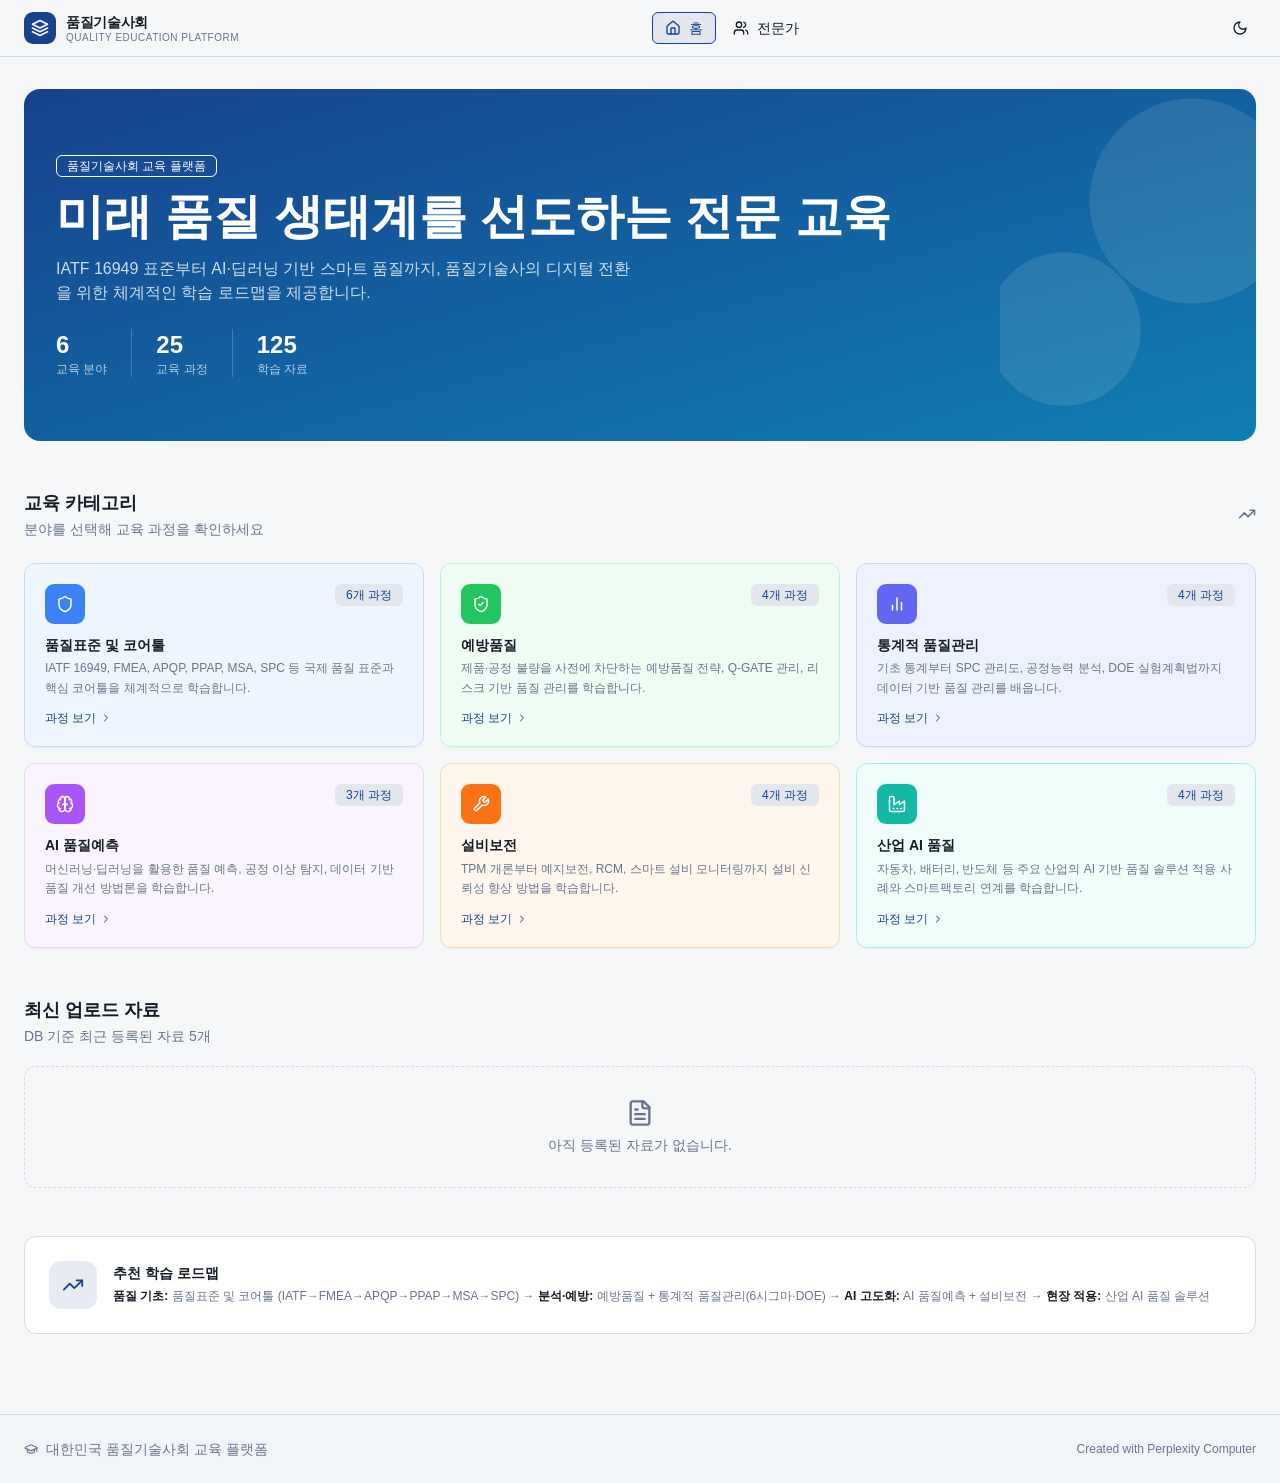
==== index.html @ 1652320a "Add files via upload" ====
<!DOCTYPE html>
<html lang="en">
  <head>
    <!--
       ______                            __
      / ____/___  ____ ___  ____  __  __/ /____  _____
     / /   / __ \/ __ `__ \/ __ \/ / / / __/ _ \/ ___/
    / /___/ /_/ / / / / / / /_/ / /_/ / /_/  __/ /
    \____/\____/_/ /_/ /_/ .___/\__,_/\__/\___/_/
                        /_/
            Created with Perplexity Computer
            https://www.perplexity.ai/computer
    -->
    <meta name="generator" content="Perplexity Computer">
    <meta name="author" content="Perplexity Computer">
    <meta property="og:see_also" content="https://www.perplexity.ai/computer">
    <link rel="author" href="https://www.perplexity.ai/computer">
    <meta charset="UTF-8" />
    <meta name="viewport" content="width=device-width, initial-scale=1.0, maximum-scale=1" />
    <link rel="icon" type="image/png" href="/favicon.png" />
    <link rel="preconnect" href="https://fonts.googleapis.com">
    <link rel="preconnect" href="https://fonts.gstatic.com" crossorigin>
    <link href="https://fonts.googleapis.com/css2?family=Architects+Daughter&family=DM+Sans:ital,opsz,wght@0,9..40,100..1000;1,9..40,100..1000&family=Fira+Code:wght@300..700&family=Geist+Mono:wght@100..900&family=Geist:wght@100..900&family=IBM+Plex+Mono:ital,wght@0,100;0,200;0,300;0,400;0,500;0,600;0,700;1,100;1,200;1,300;1,400;1,500;1,600;1,700&family=IBM+Plex+Sans:ital,wght@0,100..700;1,100..700&family=Inter:ital,opsz,wght@0,14..32,100..900;1,14..32,100..900&family=JetBrains+Mono:ital,wght@0,100..800;1,100..800&family=Libre+Baskerville:ital,wght@0,400;0,700;1,400&family=Lora:ital,wght@0,400..700;1,400..700&family=Merriweather:ital,opsz,wght@0,18..144,300..900;1,18..144,300..900&family=Montserrat:ital,wght@0,100..900;1,100..900&family=Open+Sans:ital,wght@0,300..800;1,300..800&family=Outfit:wght@100..900&family=Oxanium:wght@200..800&family=Playfair+Display:ital,wght@0,400..900;1,400..900&family=Plus+Jakarta+Sans:ital,wght@0,200..800;1,200..800&family=Poppins:ital,wght@0,100;0,200;0,300;0,400;0,500;0,600;0,700;0,800;0,900;1,100;1,200;1,300;1,400;1,500;1,600;1,700;1,800;1,900&family=Roboto+Mono:ital,wght@0,100..700;1,100..700&family=Roboto:ital,wght@0,100..900;1,100..900&family=Source+Code+Pro:ital,wght@0,200..900;1,200..900&family=Source+Serif+4:ital,opsz,wght@0,8..60,200..900;1,8..60,200..900&family=Space+Grotesk:wght@300..700&family=Space+Mono:ital,wght@0,400;0,700;1,400;1,700&display=swap" rel="stylesheet">
    <script type="module" crossorigin src="./assets/index-kNw1JxSs.js"></script>
    <link rel="stylesheet" crossorigin href="./assets/index-BY8QUH64.css">
  </head>
  <body>
    <div id="root"></div>
  </body>
</html>
---- assets/index-BY8QUH64.css ----
*,:before,:after{--tw-border-spacing-x: 0;--tw-border-spacing-y: 0;--tw-translate-x: 0;--tw-translate-y: 0;--tw-rotate: 0;--tw-skew-x: 0;--tw-skew-y: 0;--tw-scale-x: 1;--tw-scale-y: 1;--tw-pan-x: ;--tw-pan-y: ;--tw-pinch-zoom: ;--tw-scroll-snap-strictness: proximity;--tw-gradient-from-position: ;--tw-gradient-via-position: ;--tw-gradient-to-position: ;--tw-ordinal: ;--tw-slashed-zero: ;--tw-numeric-figure: ;--tw-numeric-spacing: ;--tw-numeric-fraction: ;--tw-ring-inset: ;--tw-ring-offset-width: 0px;--tw-ring-offset-color: #fff;--tw-ring-color: rgb(59 130 246 / .5);--tw-ring-offset-shadow: 0 0 #0000;--tw-ring-shadow: 0 0 #0000;--tw-shadow: 0 0 #0000;--tw-shadow-colored: 0 0 #0000;--tw-blur: ;--tw-brightness: ;--tw-contrast: ;--tw-grayscale: ;--tw-hue-rotate: ;--tw-invert: ;--tw-saturate: ;--tw-sepia: ;--tw-drop-shadow: ;--tw-backdrop-blur: ;--tw-backdrop-brightness: ;--tw-backdrop-contrast: ;--tw-backdrop-grayscale: ;--tw-backdrop-hue-rotate: ;--tw-backdrop-invert: ;--tw-backdrop-opacity: ;--tw-backdrop-saturate: ;--tw-backdrop-sepia: ;--tw-contain-size: ;--tw-contain-layout: ;--tw-contain-paint: ;--tw-contain-style: }::backdrop{--tw-border-spacing-x: 0;--tw-border-spacing-y: 0;--tw-translate-x: 0;--tw-translate-y: 0;--tw-rotate: 0;--tw-skew-x: 0;--tw-skew-y: 0;--tw-scale-x: 1;--tw-scale-y: 1;--tw-pan-x: ;--tw-pan-y: ;--tw-pinch-zoom: ;--tw-scroll-snap-strictness: proximity;--tw-gradient-from-position: ;--tw-gradient-via-position: ;--tw-gradient-to-position: ;--tw-ordinal: ;--tw-slashed-zero: ;--tw-numeric-figure: ;--tw-numeric-spacing: ;--tw-numeric-fraction: ;--tw-ring-inset: ;--tw-ring-offset-width: 0px;--tw-ring-offset-color: #fff;--tw-ring-color: rgb(59 130 246 / .5);--tw-ring-offset-shadow: 0 0 #0000;--tw-ring-shadow: 0 0 #0000;--tw-shadow: 0 0 #0000;--tw-shadow-colored: 0 0 #0000;--tw-blur: ;--tw-brightness: ;--tw-contrast: ;--tw-grayscale: ;--tw-hue-rotate: ;--tw-invert: ;--tw-saturate: ;--tw-sepia: ;--tw-drop-shadow: ;--tw-backdrop-blur: ;--tw-backdrop-brightness: ;--tw-backdrop-contrast: ;--tw-backdrop-grayscale: ;--tw-backdrop-hue-rotate: ;--tw-backdrop-invert: ;--tw-backdrop-opacity: ;--tw-backdrop-saturate: ;--tw-backdrop-sepia: ;--tw-contain-size: ;--tw-contain-layout: ;--tw-contain-paint: ;--tw-contain-style: }*,:before,:after{box-sizing:border-box;border-width:0;border-style:solid;border-color:#e5e7eb}:before,:after{--tw-content: ""}html,:host{line-height:1.5;-webkit-text-size-adjust:100%;-moz-tab-size:4;-o-tab-size:4;tab-size:4;font-family:var(--font-sans);font-feature-settings:normal;font-variation-settings:normal;-webkit-tap-highlight-color:transparent}body{margin:0;line-height:inherit}hr{height:0;color:inherit;border-top-width:1px}abbr:where([title]){-webkit-text-decoration:underline dotted;text-decoration:underline dotted}h1,h2,h3,h4,h5,h6{font-size:inherit;font-weight:inherit}a{color:inherit;text-decoration:inherit}b,strong{font-weight:bolder}code,kbd,samp,pre{font-family:var(--font-mono);font-feature-settings:normal;font-variation-settings:normal;font-size:1em}small{font-size:80%}sub,sup{font-size:75%;line-height:0;position:relative;vertical-align:baseline}sub{bottom:-.25em}sup{top:-.5em}table{text-indent:0;border-color:inherit;border-collapse:collapse}button,input,optgroup,select,textarea{font-family:inherit;font-feature-settings:inherit;font-variation-settings:inherit;font-size:100%;font-weight:inherit;line-height:inherit;letter-spacing:inherit;color:inherit;margin:0;padding:0}button,select{text-transform:none}button,input:where([type=button]),input:where([type=reset]),input:where([type=submit]){-webkit-appearance:button;background-color:transparent;background-image:none}:-moz-focusring{outline:auto}:-moz-ui-invalid{box-shadow:none}progress{vertical-align:baseline}::-webkit-inner-spin-button,::-webkit-outer-spin-button{height:auto}[type=search]{-webkit-appearance:textfield;outline-offset:-2px}::-webkit-search-decoration{-webkit-appearance:none}::-webkit-file-upload-button{-webkit-appearance:button;font:inherit}summary{display:list-item}blockquote,dl,dd,h1,h2,h3,h4,h5,h6,hr,figure,p,pre{margin:0}fieldset{margin:0;padding:0}legend{padding:0}ol,ul,menu{list-style:none;margin:0;padding:0}dialog{padding:0}textarea{resize:vertical}input::-moz-placeholder,textarea::-moz-placeholder{opacity:1;color:#9ca3af}input::placeholder,textarea::placeholder{opacity:1;color:#9ca3af}button,[role=button]{cursor:pointer}:disabled{cursor:default}img,svg,video,canvas,audio,iframe,embed,object{display:block;vertical-align:middle}img,video{max-width:100%;height:auto}[hidden]:where(:not([hidden=until-found])){display:none}:root{--background: 216 28% 97%;--foreground: 220 30% 12%;--card: 0 0% 100%;--card-foreground: 220 30% 12%;--popover: 0 0% 100%;--popover-foreground: 220 30% 12%;--primary: 218 72% 32%;--primary-foreground: 0 0% 100%;--secondary: 214 20% 91%;--secondary-foreground: 218 72% 32%;--muted: 216 18% 93%;--muted-foreground: 218 15% 48%;--accent: 199 85% 38%;--accent-foreground: 0 0% 100%;--destructive: 0 72% 48%;--destructive-foreground: 0 0% 100%;--border: 216 15% 86%;--input: 216 15% 86%;--ring: 218 72% 32%;--radius: .5rem}.\!dark{--background: 222 30% 8% !important;--foreground: 216 18% 88% !important;--card: 220 28% 11% !important;--card-foreground: 216 18% 88% !important;--popover: 220 28% 11% !important;--popover-foreground: 216 18% 88% !important;--primary: 210 75% 55% !important;--primary-foreground: 222 30% 8% !important;--secondary: 220 18% 18% !important;--secondary-foreground: 216 18% 88% !important;--muted: 220 20% 16% !important;--muted-foreground: 218 12% 55% !important;--accent: 195 80% 48% !important;--accent-foreground: 222 30% 8% !important;--destructive: 0 65% 55% !important;--destructive-foreground: 0 0% 100% !important;--border: 220 18% 22% !important;--input: 220 18% 22% !important;--ring: 210 75% 55% !important}.dark{--background: 222 30% 8%;--foreground: 216 18% 88%;--card: 220 28% 11%;--card-foreground: 216 18% 88%;--popover: 220 28% 11%;--popover-foreground: 216 18% 88%;--primary: 210 75% 55%;--primary-foreground: 222 30% 8%;--secondary: 220 18% 18%;--secondary-foreground: 216 18% 88%;--muted: 220 20% 16%;--muted-foreground: 218 12% 55%;--accent: 195 80% 48%;--accent-foreground: 222 30% 8%;--destructive: 0 65% 55%;--destructive-foreground: 0 0% 100%;--border: 220 18% 22%;--input: 220 18% 22%;--ring: 210 75% 55%}*{--tw-border-opacity: 1;border-color:hsl(var(--border) / var(--tw-border-opacity, 1))}body{--tw-bg-opacity: 1;background-color:hsl(var(--background) / var(--tw-bg-opacity, 1));--tw-text-opacity: 1;color:hsl(var(--foreground) / var(--tw-text-opacity, 1));font-family:Noto Sans KR,Malgun Gothic,sans-serif;-webkit-font-smoothing:antialiased}code,pre,.mono{font-family:IBM Plex Mono,Consolas,monospace}.sr-only{position:absolute;width:1px;height:1px;padding:0;margin:-1px;overflow:hidden;clip:rect(0,0,0,0);white-space:nowrap;border-width:0}.pointer-events-none{pointer-events:none}.pointer-events-auto{pointer-events:auto}.visible{visibility:visible}.invisible{visibility:hidden}.fixed{position:fixed}.absolute{position:absolute}.relative{position:relative}.sticky{position:sticky}.inset-0{inset:0}.inset-x-0{left:0;right:0}.inset-y-0{top:0;bottom:0}.-bottom-12{bottom:-3rem}.-left-12{left:-3rem}.-right-12{right:-3rem}.-top-12{top:-3rem}.bottom-0{bottom:0}.left-0{left:0}.left-1{left:.25rem}.left-1\/2{left:50%}.left-2{left:.5rem}.left-2\.5{left:.625rem}.left-\[50\%\]{left:50%}.right-0{right:0}.right-1{right:.25rem}.right-2{right:.5rem}.right-3{right:.75rem}.right-4{right:1rem}.top-0{top:0}.top-1\.5{top:.375rem}.top-1\/2{top:50%}.top-2{top:.5rem}.top-3\.5{top:.875rem}.top-4{top:1rem}.top-\[1px\]{top:1px}.top-\[50\%\]{top:50%}.top-\[60\%\]{top:60%}.top-full{top:100%}.z-10{z-index:10}.z-20{z-index:20}.z-50{z-index:50}.z-\[100\]{z-index:100}.z-\[1\]{z-index:1}.-mx-1{margin-left:-.25rem;margin-right:-.25rem}.mx-2{margin-left:.5rem;margin-right:.5rem}.mx-3\.5{margin-left:.875rem;margin-right:.875rem}.mx-4{margin-left:1rem;margin-right:1rem}.mx-auto{margin-left:auto;margin-right:auto}.my-0\.5{margin-top:.125rem;margin-bottom:.125rem}.my-1{margin-top:.25rem;margin-bottom:.25rem}.-ml-2{margin-left:-.5rem}.-ml-4{margin-left:-1rem}.-mt-4{margin-top:-1rem}.mb-0\.5{margin-bottom:.125rem}.mb-1{margin-bottom:.25rem}.mb-2{margin-bottom:.5rem}.mb-3{margin-bottom:.75rem}.mb-4{margin-bottom:1rem}.mb-5{margin-bottom:1.25rem}.mb-6{margin-bottom:1.5rem}.ml-1{margin-left:.25rem}.ml-auto{margin-left:auto}.mr-1{margin-right:.25rem}.mr-2{margin-right:.5rem}.mt-0\.5{margin-top:.125rem}.mt-1{margin-top:.25rem}.mt-1\.5{margin-top:.375rem}.mt-12{margin-top:3rem}.mt-2{margin-top:.5rem}.mt-24{margin-top:6rem}.mt-3{margin-top:.75rem}.mt-4{margin-top:1rem}.mt-auto{margin-top:auto}.line-clamp-1{overflow:hidden;display:-webkit-box;-webkit-box-orient:vertical;-webkit-line-clamp:1}.line-clamp-2{overflow:hidden;display:-webkit-box;-webkit-box-orient:vertical;-webkit-line-clamp:2}.block{display:block}.flex{display:flex}.inline-flex{display:inline-flex}.table{display:table}.grid{display:grid}.hidden{display:none}.aspect-square{aspect-ratio:1 / 1}.aspect-video{aspect-ratio:16 / 9}.size-4{width:1rem;height:1rem}.h-1\.5{height:.375rem}.h-10{height:2.5rem}.h-11{height:2.75rem}.h-12{height:3rem}.h-14{height:3.5rem}.h-2{height:.5rem}.h-2\.5{height:.625rem}.h-20{height:5rem}.h-3{height:.75rem}.h-3\.5{height:.875rem}.h-4{height:1rem}.h-5{height:1.25rem}.h-6{height:1.5rem}.h-7{height:1.75rem}.h-8{height:2rem}.h-9{height:2.25rem}.h-\[18px\]{height:18px}.h-\[1px\]{height:1px}.h-\[var\(--radix-navigation-menu-viewport-height\)\]{height:var(--radix-navigation-menu-viewport-height)}.h-\[var\(--radix-select-trigger-height\)\]{height:var(--radix-select-trigger-height)}.h-auto{height:auto}.h-full{height:100%}.h-px{height:1px}.h-svh{height:100svh}.max-h-\[--radix-context-menu-content-available-height\]{max-height:var(--radix-context-menu-content-available-height)}.max-h-\[--radix-select-content-available-height\]{max-height:var(--radix-select-content-available-height)}.max-h-\[300px\]{max-height:300px}.max-h-\[92vh\]{max-height:92vh}.max-h-\[var\(--radix-dropdown-menu-content-available-height\)\]{max-height:var(--radix-dropdown-menu-content-available-height)}.max-h-screen{max-height:100vh}.min-h-0{min-height:0px}.min-h-10{min-height:2.5rem}.min-h-8{min-height:2rem}.min-h-9{min-height:2.25rem}.min-h-\[80px\]{min-height:80px}.min-h-screen{min-height:100vh}.min-h-svh{min-height:100svh}.w-0{width:0px}.w-1{width:.25rem}.w-10{width:2.5rem}.w-11{width:2.75rem}.w-12{width:3rem}.w-2{width:.5rem}.w-2\.5{width:.625rem}.w-3{width:.75rem}.w-3\.5{width:.875rem}.w-3\/4{width:75%}.w-4{width:1rem}.w-5{width:1.25rem}.w-6{width:1.5rem}.w-64{width:16rem}.w-7{width:1.75rem}.w-72{width:18rem}.w-8{width:2rem}.w-9{width:2.25rem}.w-\[100px\]{width:100px}.w-\[1px\]{width:1px}.w-\[var\(--sidebar-width\)\]{width:var(--sidebar-width)}.w-auto{width:auto}.w-full{width:100%}.w-max{width:-moz-max-content;width:max-content}.w-px{width:1px}.min-w-0{min-width:0px}.min-w-10{min-width:2.5rem}.min-w-11{min-width:2.75rem}.min-w-5{min-width:1.25rem}.min-w-9{min-width:2.25rem}.min-w-\[12rem\]{min-width:12rem}.min-w-\[18px\]{min-width:18px}.min-w-\[8rem\]{min-width:8rem}.min-w-\[var\(--radix-select-trigger-width\)\]{min-width:var(--radix-select-trigger-width)}.max-w-3xl{max-width:48rem}.max-w-4xl{max-width:56rem}.max-w-5xl{max-width:64rem}.max-w-7xl{max-width:80rem}.max-w-\[var\(--skeleton-width\)\]{max-width:var(--skeleton-width)}.max-w-lg{max-width:32rem}.max-w-max{max-width:-moz-max-content;max-width:max-content}.max-w-md{max-width:28rem}.max-w-xl{max-width:36rem}.flex-1{flex:1 1 0%}.shrink-0{flex-shrink:0}.grow{flex-grow:1}.grow-0{flex-grow:0}.basis-full{flex-basis:100%}.caption-bottom{caption-side:bottom}.border-collapse{border-collapse:collapse}.origin-\[--radix-context-menu-content-transform-origin\]{transform-origin:var(--radix-context-menu-content-transform-origin)}.origin-\[--radix-dropdown-menu-content-transform-origin\]{transform-origin:var(--radix-dropdown-menu-content-transform-origin)}.origin-\[--radix-hover-card-content-transform-origin\]{transform-origin:var(--radix-hover-card-content-transform-origin)}.origin-\[--radix-menubar-content-transform-origin\]{transform-origin:var(--radix-menubar-content-transform-origin)}.origin-\[--radix-popover-content-transform-origin\]{transform-origin:var(--radix-popover-content-transform-origin)}.origin-\[--radix-select-content-transform-origin\]{transform-origin:var(--radix-select-content-transform-origin)}.origin-\[--radix-tooltip-content-transform-origin\]{transform-origin:var(--radix-tooltip-content-transform-origin)}.-translate-x-1\/2{--tw-translate-x: -50%;transform:translate(var(--tw-translate-x),var(--tw-translate-y)) rotate(var(--tw-rotate)) skew(var(--tw-skew-x)) skewY(var(--tw-skew-y)) scaleX(var(--tw-scale-x)) scaleY(var(--tw-scale-y))}.-translate-x-px{--tw-translate-x: -1px;transform:translate(var(--tw-translate-x),var(--tw-translate-y)) rotate(var(--tw-rotate)) skew(var(--tw-skew-x)) skewY(var(--tw-skew-y)) scaleX(var(--tw-scale-x)) scaleY(var(--tw-scale-y))}.-translate-y-1\/2{--tw-translate-y: -50%;transform:translate(var(--tw-translate-x),var(--tw-translate-y)) rotate(var(--tw-rotate)) skew(var(--tw-skew-x)) skewY(var(--tw-skew-y)) scaleX(var(--tw-scale-x)) scaleY(var(--tw-scale-y))}.translate-x-\[-50\%\]{--tw-translate-x: -50%;transform:translate(var(--tw-translate-x),var(--tw-translate-y)) rotate(var(--tw-rotate)) skew(var(--tw-skew-x)) skewY(var(--tw-skew-y)) scaleX(var(--tw-scale-x)) scaleY(var(--tw-scale-y))}.translate-x-px{--tw-translate-x: 1px;transform:translate(var(--tw-translate-x),var(--tw-translate-y)) rotate(var(--tw-rotate)) skew(var(--tw-skew-x)) skewY(var(--tw-skew-y)) scaleX(var(--tw-scale-x)) scaleY(var(--tw-scale-y))}.translate-y-\[-50\%\]{--tw-translate-y: -50%;transform:translate(var(--tw-translate-x),var(--tw-translate-y)) rotate(var(--tw-rotate)) skew(var(--tw-skew-x)) skewY(var(--tw-skew-y)) scaleX(var(--tw-scale-x)) scaleY(var(--tw-scale-y))}.rotate-45{--tw-rotate: 45deg;transform:translate(var(--tw-translate-x),var(--tw-translate-y)) rotate(var(--tw-rotate)) skew(var(--tw-skew-x)) skewY(var(--tw-skew-y)) scaleX(var(--tw-scale-x)) scaleY(var(--tw-scale-y))}.rotate-90{--tw-rotate: 90deg;transform:translate(var(--tw-translate-x),var(--tw-translate-y)) rotate(var(--tw-rotate)) skew(var(--tw-skew-x)) skewY(var(--tw-skew-y)) scaleX(var(--tw-scale-x)) scaleY(var(--tw-scale-y))}.transform{transform:translate(var(--tw-translate-x),var(--tw-translate-y)) rotate(var(--tw-rotate)) skew(var(--tw-skew-x)) skewY(var(--tw-skew-y)) scaleX(var(--tw-scale-x)) scaleY(var(--tw-scale-y))}@keyframes pulse{50%{opacity:.5}}.animate-pulse{animation:pulse 2s cubic-bezier(.4,0,.6,1) infinite}@keyframes spin{to{transform:rotate(360deg)}}.animate-spin{animation:spin 1s linear infinite}.cursor-default{cursor:default}.cursor-pointer{cursor:pointer}.touch-none{touch-action:none}.select-none{-webkit-user-select:none;-moz-user-select:none;user-select:none}.list-none{list-style-type:none}.grid-cols-1{grid-template-columns:repeat(1,minmax(0,1fr))}.grid-cols-2{grid-template-columns:repeat(2,minmax(0,1fr))}.flex-row{flex-direction:row}.flex-col{flex-direction:column}.flex-col-reverse{flex-direction:column-reverse}.flex-wrap{flex-wrap:wrap}.items-start{align-items:flex-start}.items-end{align-items:flex-end}.items-center{align-items:center}.items-stretch{align-items:stretch}.justify-center{justify-content:center}.justify-between{justify-content:space-between}.gap-0\.5{gap:.125rem}.gap-1{gap:.25rem}.gap-1\.5{gap:.375rem}.gap-2{gap:.5rem}.gap-2\.5{gap:.625rem}.gap-3{gap:.75rem}.gap-4{gap:1rem}.gap-6{gap:1.5rem}.space-x-1>:not([hidden])~:not([hidden]){--tw-space-x-reverse: 0;margin-right:calc(.25rem * var(--tw-space-x-reverse));margin-left:calc(.25rem * calc(1 - var(--tw-space-x-reverse)))}.space-x-4>:not([hidden])~:not([hidden]){--tw-space-x-reverse: 0;margin-right:calc(1rem * var(--tw-space-x-reverse));margin-left:calc(1rem * calc(1 - var(--tw-space-x-reverse)))}.space-y-1>:not([hidden])~:not([hidden]){--tw-space-y-reverse: 0;margin-top:calc(.25rem * calc(1 - var(--tw-space-y-reverse)));margin-bottom:calc(.25rem * var(--tw-space-y-reverse))}.space-y-1\.5>:not([hidden])~:not([hidden]){--tw-space-y-reverse: 0;margin-top:calc(.375rem * calc(1 - var(--tw-space-y-reverse)));margin-bottom:calc(.375rem * var(--tw-space-y-reverse))}.space-y-12>:not([hidden])~:not([hidden]){--tw-space-y-reverse: 0;margin-top:calc(3rem * calc(1 - var(--tw-space-y-reverse)));margin-bottom:calc(3rem * var(--tw-space-y-reverse))}.space-y-2>:not([hidden])~:not([hidden]){--tw-space-y-reverse: 0;margin-top:calc(.5rem * calc(1 - var(--tw-space-y-reverse)));margin-bottom:calc(.5rem * var(--tw-space-y-reverse))}.space-y-4>:not([hidden])~:not([hidden]){--tw-space-y-reverse: 0;margin-top:calc(1rem * calc(1 - var(--tw-space-y-reverse)));margin-bottom:calc(1rem * var(--tw-space-y-reverse))}.space-y-6>:not([hidden])~:not([hidden]){--tw-space-y-reverse: 0;margin-top:calc(1.5rem * calc(1 - var(--tw-space-y-reverse)));margin-bottom:calc(1.5rem * var(--tw-space-y-reverse))}.space-y-8>:not([hidden])~:not([hidden]){--tw-space-y-reverse: 0;margin-top:calc(2rem * calc(1 - var(--tw-space-y-reverse)));margin-bottom:calc(2rem * var(--tw-space-y-reverse))}.overflow-auto{overflow:auto}.overflow-hidden{overflow:hidden}.overflow-x-auto{overflow-x:auto}.overflow-y-auto{overflow-y:auto}.overflow-x-hidden{overflow-x:hidden}.truncate{overflow:hidden;text-overflow:ellipsis;white-space:nowrap}.whitespace-normal{white-space:normal}.whitespace-nowrap{white-space:nowrap}.break-words{overflow-wrap:break-word}.rounded{border-radius:.25rem}.rounded-2xl{border-radius:1rem}.rounded-\[2px\]{border-radius:2px}.rounded-\[inherit\]{border-radius:inherit}.rounded-full{border-radius:9999px}.rounded-lg{border-radius:.5625rem}.rounded-md{border-radius:.375rem}.rounded-sm{border-radius:.1875rem}.rounded-xl{border-radius:.75rem}.rounded-t-\[10px\]{border-top-left-radius:10px;border-top-right-radius:10px}.rounded-tl-sm{border-top-left-radius:.1875rem}.border{border-width:1px}.border-2{border-width:2px}.border-\[1\.5px\]{border-width:1.5px}.border-y{border-top-width:1px;border-bottom-width:1px}.border-b{border-bottom-width:1px}.border-l{border-left-width:1px}.border-r{border-right-width:1px}.border-t{border-top-width:1px}.border-dashed{border-style:dashed}.border-\[--color-border\]{border-color:var(--color-border)}.border-amber-200{--tw-border-opacity: 1;border-color:rgb(253 230 138 / var(--tw-border-opacity, 1))}.border-blue-200{--tw-border-opacity: 1;border-color:rgb(191 219 254 / var(--tw-border-opacity, 1))}.border-border{--tw-border-opacity: 1;border-color:hsl(var(--border) / var(--tw-border-opacity, 1))}.border-border\/50{border-color:hsl(var(--border) / .5)}.border-card-border{--tw-border-opacity: 1;border-color:hsl(var(--card-border) / var(--tw-border-opacity, 1))}.border-destructive{--tw-border-opacity: 1;border-color:hsl(var(--destructive) / var(--tw-border-opacity, 1))}.border-destructive-border{border-color:var(--destructive-border)}.border-destructive\/30{border-color:hsl(var(--destructive) / .3)}.border-destructive\/50{border-color:hsl(var(--destructive) / .5)}.border-green-200{--tw-border-opacity: 1;border-color:rgb(187 247 208 / var(--tw-border-opacity, 1))}.border-indigo-200{--tw-border-opacity: 1;border-color:rgb(199 210 254 / var(--tw-border-opacity, 1))}.border-input{--tw-border-opacity: 1;border-color:hsl(var(--input) / var(--tw-border-opacity, 1))}.border-orange-200{--tw-border-opacity: 1;border-color:rgb(254 215 170 / var(--tw-border-opacity, 1))}.border-primary{--tw-border-opacity: 1;border-color:hsl(var(--primary) / var(--tw-border-opacity, 1))}.border-primary-border{border-color:var(--primary-border)}.border-primary\/20{border-color:hsl(var(--primary) / .2)}.border-primary\/40{border-color:hsl(var(--primary) / .4)}.border-purple-200{--tw-border-opacity: 1;border-color:rgb(233 213 255 / var(--tw-border-opacity, 1))}.border-secondary-border{border-color:var(--secondary-border)}.border-sidebar-border{--tw-border-opacity: 1;border-color:hsl(var(--sidebar-border) / var(--tw-border-opacity, 1))}.border-teal-200{--tw-border-opacity: 1;border-color:rgb(153 246 228 / var(--tw-border-opacity, 1))}.border-transparent{border-color:transparent}.border-white\/30{border-color:#ffffff4d}.border-l-transparent{border-left-color:transparent}.border-t-transparent{border-top-color:transparent}.bg-\[--color-bg\]{background-color:var(--color-bg)}.bg-accent{--tw-bg-opacity: 1;background-color:hsl(var(--accent) / var(--tw-bg-opacity, 1))}.bg-amber-50{--tw-bg-opacity: 1;background-color:rgb(255 251 235 / var(--tw-bg-opacity, 1))}.bg-background{--tw-bg-opacity: 1;background-color:hsl(var(--background) / var(--tw-bg-opacity, 1))}.bg-background\/95{background-color:hsl(var(--background) / .95)}.bg-black\/80{background-color:#000c}.bg-blue-50{--tw-bg-opacity: 1;background-color:rgb(239 246 255 / var(--tw-bg-opacity, 1))}.bg-blue-500{--tw-bg-opacity: 1;background-color:rgb(59 130 246 / var(--tw-bg-opacity, 1))}.bg-border{--tw-bg-opacity: 1;background-color:hsl(var(--border) / var(--tw-bg-opacity, 1))}.bg-card{--tw-bg-opacity: 1;background-color:hsl(var(--card) / var(--tw-bg-opacity, 1))}.bg-destructive{--tw-bg-opacity: 1;background-color:hsl(var(--destructive) / var(--tw-bg-opacity, 1))}.bg-destructive\/5{background-color:hsl(var(--destructive) / .05)}.bg-emerald-100{--tw-bg-opacity: 1;background-color:rgb(209 250 229 / var(--tw-bg-opacity, 1))}.bg-foreground{--tw-bg-opacity: 1;background-color:hsl(var(--foreground) / var(--tw-bg-opacity, 1))}.bg-gray-50{--tw-bg-opacity: 1;background-color:rgb(249 250 251 / var(--tw-bg-opacity, 1))}.bg-green-50{--tw-bg-opacity: 1;background-color:rgb(240 253 244 / var(--tw-bg-opacity, 1))}.bg-green-500{--tw-bg-opacity: 1;background-color:rgb(34 197 94 / var(--tw-bg-opacity, 1))}.bg-indigo-50{--tw-bg-opacity: 1;background-color:rgb(238 242 255 / var(--tw-bg-opacity, 1))}.bg-indigo-500{--tw-bg-opacity: 1;background-color:rgb(99 102 241 / var(--tw-bg-opacity, 1))}.bg-muted{--tw-bg-opacity: 1;background-color:hsl(var(--muted) / var(--tw-bg-opacity, 1))}.bg-muted-foreground\/20{background-color:hsl(var(--muted-foreground) / .2)}.bg-muted\/30{background-color:hsl(var(--muted) / .3)}.bg-muted\/40{background-color:hsl(var(--muted) / .4)}.bg-muted\/50{background-color:hsl(var(--muted) / .5)}.bg-muted\/60{background-color:hsl(var(--muted) / .6)}.bg-orange-100{--tw-bg-opacity: 1;background-color:rgb(255 237 213 / var(--tw-bg-opacity, 1))}.bg-orange-50{--tw-bg-opacity: 1;background-color:rgb(255 247 237 / var(--tw-bg-opacity, 1))}.bg-orange-500{--tw-bg-opacity: 1;background-color:rgb(249 115 22 / var(--tw-bg-opacity, 1))}.bg-popover{--tw-bg-opacity: 1;background-color:hsl(var(--popover) / var(--tw-bg-opacity, 1))}.bg-primary{--tw-bg-opacity: 1;background-color:hsl(var(--primary) / var(--tw-bg-opacity, 1))}.bg-primary\/10{background-color:hsl(var(--primary) / .1)}.bg-primary\/15{background-color:hsl(var(--primary) / .15)}.bg-primary\/5{background-color:hsl(var(--primary) / .05)}.bg-purple-100{--tw-bg-opacity: 1;background-color:rgb(243 232 255 / var(--tw-bg-opacity, 1))}.bg-purple-50{--tw-bg-opacity: 1;background-color:rgb(250 245 255 / var(--tw-bg-opacity, 1))}.bg-purple-500{--tw-bg-opacity: 1;background-color:rgb(168 85 247 / var(--tw-bg-opacity, 1))}.bg-red-100{--tw-bg-opacity: 1;background-color:rgb(254 226 226 / var(--tw-bg-opacity, 1))}.bg-secondary{--tw-bg-opacity: 1;background-color:hsl(var(--secondary) / var(--tw-bg-opacity, 1))}.bg-sidebar{--tw-bg-opacity: 1;background-color:hsl(var(--sidebar) / var(--tw-bg-opacity, 1))}.bg-sidebar-border{--tw-bg-opacity: 1;background-color:hsl(var(--sidebar-border) / var(--tw-bg-opacity, 1))}.bg-sky-100{--tw-bg-opacity: 1;background-color:rgb(224 242 254 / var(--tw-bg-opacity, 1))}.bg-teal-100{--tw-bg-opacity: 1;background-color:rgb(204 251 241 / var(--tw-bg-opacity, 1))}.bg-teal-50{--tw-bg-opacity: 1;background-color:rgb(240 253 250 / var(--tw-bg-opacity, 1))}.bg-teal-500{--tw-bg-opacity: 1;background-color:rgb(20 184 166 / var(--tw-bg-opacity, 1))}.bg-transparent{background-color:transparent}.bg-white\/20{background-color:#fff3}.bg-gradient-to-br{background-image:linear-gradient(to bottom right,var(--tw-gradient-stops))}.from-primary{--tw-gradient-from: hsl(var(--primary) / 1) var(--tw-gradient-from-position);--tw-gradient-to: hsl(var(--primary) / 0) var(--tw-gradient-to-position);--tw-gradient-stops: var(--tw-gradient-from), var(--tw-gradient-to)}.to-accent{--tw-gradient-to: hsl(var(--accent) / 1) var(--tw-gradient-to-position)}.fill-current{fill:currentColor}.p-0{padding:0}.p-0\.5{padding:.125rem}.p-1{padding:.25rem}.p-10{padding:2.5rem}.p-2{padding:.5rem}.p-3{padding:.75rem}.p-4{padding:1rem}.p-5{padding:1.25rem}.p-6{padding:1.5rem}.p-8{padding:2rem}.p-\[1px\]{padding:1px}.px-1{padding-left:.25rem;padding-right:.25rem}.px-1\.5{padding-left:.375rem;padding-right:.375rem}.px-2{padding-left:.5rem;padding-right:.5rem}.px-2\.5{padding-left:.625rem;padding-right:.625rem}.px-3{padding-left:.75rem;padding-right:.75rem}.px-4{padding-left:1rem;padding-right:1rem}.px-5{padding-left:1.25rem;padding-right:1.25rem}.px-8{padding-left:2rem;padding-right:2rem}.py-0\.5{padding-top:.125rem;padding-bottom:.125rem}.py-1{padding-top:.25rem;padding-bottom:.25rem}.py-1\.5{padding-top:.375rem;padding-bottom:.375rem}.py-12{padding-top:3rem;padding-bottom:3rem}.py-16{padding-top:4rem;padding-bottom:4rem}.py-2{padding-top:.5rem;padding-bottom:.5rem}.py-2\.5{padding-top:.625rem;padding-bottom:.625rem}.py-3{padding-top:.75rem;padding-bottom:.75rem}.py-4{padding-top:1rem;padding-bottom:1rem}.py-5{padding-top:1.25rem;padding-bottom:1.25rem}.py-6{padding-top:1.5rem;padding-bottom:1.5rem}.py-8{padding-top:2rem;padding-bottom:2rem}.pb-3{padding-bottom:.75rem}.pb-4{padding-bottom:1rem}.pl-2\.5{padding-left:.625rem}.pl-4{padding-left:1rem}.pl-8{padding-left:2rem}.pr-2{padding-right:.5rem}.pr-2\.5{padding-right:.625rem}.pr-3{padding-right:.75rem}.pr-8{padding-right:2rem}.pt-0{padding-top:0}.pt-1{padding-top:.25rem}.pt-3{padding-top:.75rem}.pt-4{padding-top:1rem}.pt-6{padding-top:1.5rem}.text-left{text-align:left}.text-center{text-align:center}.align-middle{vertical-align:middle}.font-mono{font-family:var(--font-mono)}.text-2xl{font-size:1.5rem;line-height:2rem}.text-3xl{font-size:1.875rem;line-height:2.25rem}.text-4xl{font-size:2.25rem;line-height:2.5rem}.text-5xl{font-size:3rem;line-height:1}.text-\[0\.8rem\]{font-size:.8rem}.text-\[10px\]{font-size:10px}.text-base{font-size:1rem;line-height:1.5rem}.text-lg{font-size:1.125rem;line-height:1.75rem}.text-sm{font-size:.875rem;line-height:1.25rem}.text-xl{font-size:1.25rem;line-height:1.75rem}.text-xs{font-size:.75rem;line-height:1rem}.font-bold{font-weight:700}.font-medium{font-weight:500}.font-normal{font-weight:400}.font-semibold{font-weight:600}.uppercase{text-transform:uppercase}.tabular-nums{--tw-numeric-spacing: tabular-nums;font-variant-numeric:var(--tw-ordinal) var(--tw-slashed-zero) var(--tw-numeric-figure) var(--tw-numeric-spacing) var(--tw-numeric-fraction)}.leading-none{line-height:1}.leading-relaxed{line-height:1.625}.leading-snug{line-height:1.375}.leading-tight{line-height:1.25}.tracking-tight{letter-spacing:-.025em}.tracking-wider{letter-spacing:.05em}.tracking-widest{letter-spacing:.1em}.text-accent-foreground{--tw-text-opacity: 1;color:hsl(var(--accent-foreground) / var(--tw-text-opacity, 1))}.text-amber-500{--tw-text-opacity: 1;color:rgb(245 158 11 / var(--tw-text-opacity, 1))}.text-amber-700{--tw-text-opacity: 1;color:rgb(180 83 9 / var(--tw-text-opacity, 1))}.text-blue-500{--tw-text-opacity: 1;color:rgb(59 130 246 / var(--tw-text-opacity, 1))}.text-card-foreground{--tw-text-opacity: 1;color:hsl(var(--card-foreground) / var(--tw-text-opacity, 1))}.text-current{color:currentColor}.text-destructive{--tw-text-opacity: 1;color:hsl(var(--destructive) / var(--tw-text-opacity, 1))}.text-destructive-foreground{--tw-text-opacity: 1;color:hsl(var(--destructive-foreground) / var(--tw-text-opacity, 1))}.text-emerald-700{--tw-text-opacity: 1;color:rgb(4 120 87 / var(--tw-text-opacity, 1))}.text-foreground{--tw-text-opacity: 1;color:hsl(var(--foreground) / var(--tw-text-opacity, 1))}.text-foreground\/50{color:hsl(var(--foreground) / .5)}.text-gray-600{--tw-text-opacity: 1;color:rgb(75 85 99 / var(--tw-text-opacity, 1))}.text-gray-900{--tw-text-opacity: 1;color:rgb(17 24 39 / var(--tw-text-opacity, 1))}.text-green-500{--tw-text-opacity: 1;color:rgb(34 197 94 / var(--tw-text-opacity, 1))}.text-muted-foreground{--tw-text-opacity: 1;color:hsl(var(--muted-foreground) / var(--tw-text-opacity, 1))}.text-muted-foreground\/70{color:hsl(var(--muted-foreground) / .7)}.text-orange-500{--tw-text-opacity: 1;color:rgb(249 115 22 / var(--tw-text-opacity, 1))}.text-orange-700{--tw-text-opacity: 1;color:rgb(194 65 12 / var(--tw-text-opacity, 1))}.text-popover-foreground{--tw-text-opacity: 1;color:hsl(var(--popover-foreground) / var(--tw-text-opacity, 1))}.text-primary{--tw-text-opacity: 1;color:hsl(var(--primary) / var(--tw-text-opacity, 1))}.text-primary-foreground{--tw-text-opacity: 1;color:hsl(var(--primary-foreground) / var(--tw-text-opacity, 1))}.text-purple-500{--tw-text-opacity: 1;color:rgb(168 85 247 / var(--tw-text-opacity, 1))}.text-purple-700{--tw-text-opacity: 1;color:rgb(126 34 206 / var(--tw-text-opacity, 1))}.text-red-500{--tw-text-opacity: 1;color:rgb(239 68 68 / var(--tw-text-opacity, 1))}.text-red-700{--tw-text-opacity: 1;color:rgb(185 28 28 / var(--tw-text-opacity, 1))}.text-secondary-foreground{--tw-text-opacity: 1;color:hsl(var(--secondary-foreground) / var(--tw-text-opacity, 1))}.text-sidebar-foreground{--tw-text-opacity: 1;color:hsl(var(--sidebar-foreground) / var(--tw-text-opacity, 1))}.text-sidebar-foreground\/70{color:hsl(var(--sidebar-foreground) / .7)}.text-sky-700{--tw-text-opacity: 1;color:rgb(3 105 161 / var(--tw-text-opacity, 1))}.text-teal-500{--tw-text-opacity: 1;color:rgb(20 184 166 / var(--tw-text-opacity, 1))}.text-teal-700{--tw-text-opacity: 1;color:rgb(15 118 110 / var(--tw-text-opacity, 1))}.text-white{--tw-text-opacity: 1;color:rgb(255 255 255 / var(--tw-text-opacity, 1))}.text-white\/70{color:#ffffffb3}.text-white\/80{color:#fffc}.opacity-0{opacity:0}.opacity-10{opacity:.1}.opacity-50{opacity:.5}.opacity-60{opacity:.6}.opacity-70{opacity:.7}.opacity-80{opacity:.8}.opacity-90{opacity:.9}.shadow-\[0_0_0_1px_hsl\(var\(--sidebar-border\)\)\]{--tw-shadow: 0 0 0 1px hsl(var(--sidebar-border));--tw-shadow-colored: 0 0 0 1px var(--tw-shadow-color);box-shadow:var(--tw-ring-offset-shadow, 0 0 #0000),var(--tw-ring-shadow, 0 0 #0000),var(--tw-shadow)}.shadow-lg{--tw-shadow: 0 10px 15px -3px rgb(0 0 0 / .1), 0 4px 6px -4px rgb(0 0 0 / .1);--tw-shadow-colored: 0 10px 15px -3px var(--tw-shadow-color), 0 4px 6px -4px var(--tw-shadow-color);box-shadow:var(--tw-ring-offset-shadow, 0 0 #0000),var(--tw-ring-shadow, 0 0 #0000),var(--tw-shadow)}.shadow-md{--tw-shadow: 0 4px 6px -1px rgb(0 0 0 / .1), 0 2px 4px -2px rgb(0 0 0 / .1);--tw-shadow-colored: 0 4px 6px -1px var(--tw-shadow-color), 0 2px 4px -2px var(--tw-shadow-color);box-shadow:var(--tw-ring-offset-shadow, 0 0 #0000),var(--tw-ring-shadow, 0 0 #0000),var(--tw-shadow)}.shadow-none{--tw-shadow: 0 0 #0000;--tw-shadow-colored: 0 0 #0000;box-shadow:var(--tw-ring-offset-shadow, 0 0 #0000),var(--tw-ring-shadow, 0 0 #0000),var(--tw-shadow)}.shadow-sm{--tw-shadow: 0 1px 2px 0 rgb(0 0 0 / .05);--tw-shadow-colored: 0 1px 2px 0 var(--tw-shadow-color);box-shadow:var(--tw-ring-offset-shadow, 0 0 #0000),var(--tw-ring-shadow, 0 0 #0000),var(--tw-shadow)}.shadow-xl{--tw-shadow: 0 20px 25px -5px rgb(0 0 0 / .1), 0 8px 10px -6px rgb(0 0 0 / .1);--tw-shadow-colored: 0 20px 25px -5px var(--tw-shadow-color), 0 8px 10px -6px var(--tw-shadow-color);box-shadow:var(--tw-ring-offset-shadow, 0 0 #0000),var(--tw-ring-shadow, 0 0 #0000),var(--tw-shadow)}.outline-none{outline:2px solid transparent;outline-offset:2px}.outline{outline-style:solid}.outline-2{outline-width:2px}.outline-offset-2{outline-offset:2px}.outline-transparent{outline-color:transparent}.ring-0{--tw-ring-offset-shadow: var(--tw-ring-inset) 0 0 0 var(--tw-ring-offset-width) var(--tw-ring-offset-color);--tw-ring-shadow: var(--tw-ring-inset) 0 0 0 calc(0px + var(--tw-ring-offset-width)) var(--tw-ring-color);box-shadow:var(--tw-ring-offset-shadow),var(--tw-ring-shadow),var(--tw-shadow, 0 0 #0000)}.ring-2{--tw-ring-offset-shadow: var(--tw-ring-inset) 0 0 0 var(--tw-ring-offset-width) var(--tw-ring-offset-color);--tw-ring-shadow: var(--tw-ring-inset) 0 0 0 calc(2px + var(--tw-ring-offset-width)) var(--tw-ring-color);box-shadow:var(--tw-ring-offset-shadow),var(--tw-ring-shadow),var(--tw-shadow, 0 0 #0000)}.ring-ring{--tw-ring-opacity: 1;--tw-ring-color: hsl(var(--ring) / var(--tw-ring-opacity, 1))}.ring-sidebar-ring{--tw-ring-opacity: 1;--tw-ring-color: hsl(var(--sidebar-ring) / var(--tw-ring-opacity, 1))}.ring-offset-background{--tw-ring-offset-color: hsl(var(--background) / 1)}.filter{filter:var(--tw-blur) var(--tw-brightness) var(--tw-contrast) var(--tw-grayscale) var(--tw-hue-rotate) var(--tw-invert) var(--tw-saturate) var(--tw-sepia) var(--tw-drop-shadow)}.backdrop-blur{--tw-backdrop-blur: blur(8px);-webkit-backdrop-filter:var(--tw-backdrop-blur) var(--tw-backdrop-brightness) var(--tw-backdrop-contrast) var(--tw-backdrop-grayscale) var(--tw-backdrop-hue-rotate) var(--tw-backdrop-invert) var(--tw-backdrop-opacity) var(--tw-backdrop-saturate) var(--tw-backdrop-sepia);backdrop-filter:var(--tw-backdrop-blur) var(--tw-backdrop-brightness) var(--tw-backdrop-contrast) var(--tw-backdrop-grayscale) var(--tw-backdrop-hue-rotate) var(--tw-backdrop-invert) var(--tw-backdrop-opacity) var(--tw-backdrop-saturate) var(--tw-backdrop-sepia)}.backdrop-filter{-webkit-backdrop-filter:var(--tw-backdrop-blur) var(--tw-backdrop-brightness) var(--tw-backdrop-contrast) var(--tw-backdrop-grayscale) var(--tw-backdrop-hue-rotate) var(--tw-backdrop-invert) var(--tw-backdrop-opacity) var(--tw-backdrop-saturate) var(--tw-backdrop-sepia);backdrop-filter:var(--tw-backdrop-blur) var(--tw-backdrop-brightness) var(--tw-backdrop-contrast) var(--tw-backdrop-grayscale) var(--tw-backdrop-hue-rotate) var(--tw-backdrop-invert) var(--tw-backdrop-opacity) var(--tw-backdrop-saturate) var(--tw-backdrop-sepia)}.transition{transition-property:color,background-color,border-color,text-decoration-color,fill,stroke,opacity,box-shadow,transform,filter,backdrop-filter;transition-timing-function:cubic-bezier(.4,0,.2,1);transition-duration:.15s}.transition-\[left\,right\,width\]{transition-property:left,right,width;transition-timing-function:cubic-bezier(.4,0,.2,1);transition-duration:.15s}.transition-\[margin\,opacity\]{transition-property:margin,opacity;transition-timing-function:cubic-bezier(.4,0,.2,1);transition-duration:.15s}.transition-\[width\,height\,padding\]{transition-property:width,height,padding;transition-timing-function:cubic-bezier(.4,0,.2,1);transition-duration:.15s}.transition-\[width\]{transition-property:width;transition-timing-function:cubic-bezier(.4,0,.2,1);transition-duration:.15s}.transition-all{transition-property:all;transition-timing-function:cubic-bezier(.4,0,.2,1);transition-duration:.15s}.transition-colors{transition-property:color,background-color,border-color,text-decoration-color,fill,stroke;transition-timing-function:cubic-bezier(.4,0,.2,1);transition-duration:.15s}.transition-opacity{transition-property:opacity;transition-timing-function:cubic-bezier(.4,0,.2,1);transition-duration:.15s}.transition-transform{transition-property:transform;transition-timing-function:cubic-bezier(.4,0,.2,1);transition-duration:.15s}.duration-1000{transition-duration:1s}.duration-150{transition-duration:.15s}.duration-200{transition-duration:.2s}.ease-in-out{transition-timing-function:cubic-bezier(.4,0,.2,1)}.ease-linear{transition-timing-function:linear}@keyframes enter{0%{opacity:var(--tw-enter-opacity, 1);transform:translate3d(var(--tw-enter-translate-x, 0),var(--tw-enter-translate-y, 0),0) scale3d(var(--tw-enter-scale, 1),var(--tw-enter-scale, 1),var(--tw-enter-scale, 1)) rotate(var(--tw-enter-rotate, 0))}}@keyframes exit{to{opacity:var(--tw-exit-opacity, 1);transform:translate3d(var(--tw-exit-translate-x, 0),var(--tw-exit-translate-y, 0),0) scale3d(var(--tw-exit-scale, 1),var(--tw-exit-scale, 1),var(--tw-exit-scale, 1)) rotate(var(--tw-exit-rotate, 0))}}.animate-in{animation-name:enter;animation-duration:.15s;--tw-enter-opacity: initial;--tw-enter-scale: initial;--tw-enter-rotate: initial;--tw-enter-translate-x: initial;--tw-enter-translate-y: initial}.fade-in-0{--tw-enter-opacity: 0}.fade-in-80{--tw-enter-opacity: .8}.zoom-in-95{--tw-enter-scale: .95}.duration-1000{animation-duration:1s}.duration-150{animation-duration:.15s}.duration-200{animation-duration:.2s}.ease-in-out{animation-timing-function:cubic-bezier(.4,0,.2,1)}.ease-linear{animation-timing-function:linear}.\[border-color\:var\(--badge-outline\)\]{border-color:var(--badge-outline)}.\[border-color\:var\(--button-outline\)\]{border-color:var(--button-outline)}::-webkit-scrollbar{width:6px;height:6px}::-webkit-scrollbar-track{background:transparent}::-webkit-scrollbar-thumb{background:hsl(var(--border));border-radius:3px}::-webkit-scrollbar-thumb:hover{background:hsl(var(--muted-foreground))}*{transition-property:color,background-color,border-color;transition-duration:.15s}.level-입문{--tw-bg-opacity: 1;background-color:rgb(220 252 231 / var(--tw-bg-opacity, 1));--tw-text-opacity: 1;color:rgb(22 101 52 / var(--tw-text-opacity, 1))}.level-입문:is(.dark *){background-color:#14532d4d;--tw-text-opacity: 1;color:rgb(74 222 128 / var(--tw-text-opacity, 1))}.level-심화{--tw-bg-opacity: 1;background-color:rgb(219 234 254 / var(--tw-bg-opacity, 1));--tw-text-opacity: 1;color:rgb(30 64 175 / var(--tw-text-opacity, 1))}.level-심화:is(.dark *){background-color:#1e3a8a4d;--tw-text-opacity: 1;color:rgb(96 165 250 / var(--tw-text-opacity, 1))}.level-전문{--tw-bg-opacity: 1;background-color:rgb(243 232 255 / var(--tw-bg-opacity, 1));--tw-text-opacity: 1;color:rgb(107 33 168 / var(--tw-text-opacity, 1))}.level-전문:is(.dark *){background-color:#581c874d;--tw-text-opacity: 1;color:rgb(192 132 252 / var(--tw-text-opacity, 1))}.type-pdf{--tw-bg-opacity: 1;background-color:rgb(254 226 226 / var(--tw-bg-opacity, 1));--tw-text-opacity: 1;color:rgb(185 28 28 / var(--tw-text-opacity, 1))}.type-pdf:is(.dark *){background-color:#7f1d1d4d;--tw-text-opacity: 1;color:rgb(248 113 113 / var(--tw-text-opacity, 1))}.type-ppt{--tw-bg-opacity: 1;background-color:rgb(255 237 213 / var(--tw-bg-opacity, 1));--tw-text-opacity: 1;color:rgb(194 65 12 / var(--tw-text-opacity, 1))}.type-ppt:is(.dark *){background-color:#7c2d124d;--tw-text-opacity: 1;color:rgb(251 146 60 / var(--tw-text-opacity, 1))}.type-video{--tw-bg-opacity: 1;background-color:rgb(243 232 255 / var(--tw-bg-opacity, 1));--tw-text-opacity: 1;color:rgb(126 34 206 / var(--tw-text-opacity, 1))}.type-video:is(.dark *){background-color:#581c874d;--tw-text-opacity: 1;color:rgb(192 132 252 / var(--tw-text-opacity, 1))}.type-paper{--tw-bg-opacity: 1;background-color:rgb(204 251 241 / var(--tw-bg-opacity, 1));--tw-text-opacity: 1;color:rgb(15 118 110 / var(--tw-text-opacity, 1))}.type-paper:is(.dark *){background-color:#134e4a4d;--tw-text-opacity: 1;color:rgb(45 212 191 / var(--tw-text-opacity, 1))}.type-link{--tw-bg-opacity: 1;background-color:rgb(224 242 254 / var(--tw-bg-opacity, 1));--tw-text-opacity: 1;color:rgb(3 105 161 / var(--tw-text-opacity, 1))}.type-link:is(.dark *){background-color:#0c4a6e4d;--tw-text-opacity: 1;color:rgb(56 189 248 / var(--tw-text-opacity, 1))}.type-data{--tw-bg-opacity: 1;background-color:rgb(209 250 229 / var(--tw-bg-opacity, 1));--tw-text-opacity: 1;color:rgb(4 120 87 / var(--tw-text-opacity, 1))}.type-data:is(.dark *){background-color:#064e3b4d;--tw-text-opacity: 1;color:rgb(52 211 153 / var(--tw-text-opacity, 1))}.cat-blue{--tw-bg-opacity: 1;background-color:rgb(59 130 246 / var(--tw-bg-opacity, 1))}.cat-indigo{--tw-bg-opacity: 1;background-color:rgb(99 102 241 / var(--tw-bg-opacity, 1))}.cat-purple{--tw-bg-opacity: 1;background-color:rgb(168 85 247 / var(--tw-bg-opacity, 1))}.cat-orange{--tw-bg-opacity: 1;background-color:rgb(249 115 22 / var(--tw-bg-opacity, 1))}.cat-teal{--tw-bg-opacity: 1;background-color:rgb(20 184 166 / var(--tw-bg-opacity, 1))}.cat-green{--tw-bg-opacity: 1;background-color:rgb(34 197 94 / var(--tw-bg-opacity, 1))}.file\:border-0::file-selector-button{border-width:0px}.file\:bg-transparent::file-selector-button{background-color:transparent}.file\:text-sm::file-selector-button{font-size:.875rem;line-height:1.25rem}.file\:font-medium::file-selector-button{font-weight:500}.file\:text-foreground::file-selector-button{--tw-text-opacity: 1;color:hsl(var(--foreground) / var(--tw-text-opacity, 1))}.placeholder\:text-muted-foreground::-moz-placeholder{--tw-text-opacity: 1;color:hsl(var(--muted-foreground) / var(--tw-text-opacity, 1))}.placeholder\:text-muted-foreground::placeholder{--tw-text-opacity: 1;color:hsl(var(--muted-foreground) / var(--tw-text-opacity, 1))}.after\:pointer-events-none:after{content:var(--tw-content);pointer-events:none}.after\:absolute:after{content:var(--tw-content);position:absolute}.after\:-inset-2:after{content:var(--tw-content);inset:-.5rem}.after\:inset-0:after{content:var(--tw-content);inset:0}.after\:inset-y-0:after{content:var(--tw-content);top:0;bottom:0}.after\:left-1\/2:after{content:var(--tw-content);left:50%}.after\:block:after{content:var(--tw-content);display:block}.after\:w-1:after{content:var(--tw-content);width:.25rem}.after\:w-\[2px\]:after{content:var(--tw-content);width:2px}.after\:-translate-x-1\/2:after{content:var(--tw-content);--tw-translate-x: -50%;transform:translate(var(--tw-translate-x),var(--tw-translate-y)) rotate(var(--tw-rotate)) skew(var(--tw-skew-x)) skewY(var(--tw-skew-y)) scaleX(var(--tw-scale-x)) scaleY(var(--tw-scale-y))}.after\:rounded-full:after{content:var(--tw-content);border-radius:9999px}.after\:border:after{content:var(--tw-content);border-width:1px}.after\:border-black\/10:after{content:var(--tw-content);border-color:#0000001a}.after\:content-\[\'\'\]:after{--tw-content: "";content:var(--tw-content)}.first\:rounded-l-md:first-child{border-top-left-radius:.375rem;border-bottom-left-radius:.375rem}.first\:border-l:first-child{border-left-width:1px}.last\:rounded-r-md:last-child{border-top-right-radius:.375rem;border-bottom-right-radius:.375rem}.focus-within\:relative:focus-within{position:relative}.focus-within\:z-20:focus-within{z-index:20}.hover\:-translate-y-0\.5:hover{--tw-translate-y: -.125rem;transform:translate(var(--tw-translate-x),var(--tw-translate-y)) rotate(var(--tw-rotate)) skew(var(--tw-skew-x)) skewY(var(--tw-skew-y)) scaleX(var(--tw-scale-x)) scaleY(var(--tw-scale-y))}.hover\:border-primary\/30:hover{border-color:hsl(var(--primary) / .3)}.hover\:border-primary\/40:hover{border-color:hsl(var(--primary) / .4)}.hover\:border-primary\/50:hover{border-color:hsl(var(--primary) / .5)}.hover\:bg-accent:hover{--tw-bg-opacity: 1;background-color:hsl(var(--accent) / var(--tw-bg-opacity, 1))}.hover\:bg-card\/60:hover{background-color:hsl(var(--card) / .6)}.hover\:bg-destructive\/90:hover{background-color:hsl(var(--destructive) / .9)}.hover\:bg-muted:hover{--tw-bg-opacity: 1;background-color:hsl(var(--muted) / var(--tw-bg-opacity, 1))}.hover\:bg-muted\/40:hover{background-color:hsl(var(--muted) / .4)}.hover\:bg-muted\/50:hover{background-color:hsl(var(--muted) / .5)}.hover\:bg-primary:hover{--tw-bg-opacity: 1;background-color:hsl(var(--primary) / var(--tw-bg-opacity, 1))}.hover\:bg-secondary:hover{--tw-bg-opacity: 1;background-color:hsl(var(--secondary) / var(--tw-bg-opacity, 1))}.hover\:bg-sidebar-accent:hover{--tw-bg-opacity: 1;background-color:hsl(var(--sidebar-accent) / var(--tw-bg-opacity, 1))}.hover\:text-accent-foreground:hover{--tw-text-opacity: 1;color:hsl(var(--accent-foreground) / var(--tw-text-opacity, 1))}.hover\:text-blue-500:hover{--tw-text-opacity: 1;color:rgb(59 130 246 / var(--tw-text-opacity, 1))}.hover\:text-destructive:hover{--tw-text-opacity: 1;color:hsl(var(--destructive) / var(--tw-text-opacity, 1))}.hover\:text-foreground:hover{--tw-text-opacity: 1;color:hsl(var(--foreground) / var(--tw-text-opacity, 1))}.hover\:text-muted-foreground:hover{--tw-text-opacity: 1;color:hsl(var(--muted-foreground) / var(--tw-text-opacity, 1))}.hover\:text-primary-foreground:hover{--tw-text-opacity: 1;color:hsl(var(--primary-foreground) / var(--tw-text-opacity, 1))}.hover\:text-sidebar-accent-foreground:hover{--tw-text-opacity: 1;color:hsl(var(--sidebar-accent-foreground) / var(--tw-text-opacity, 1))}.hover\:underline:hover{text-decoration-line:underline}.hover\:opacity-100:hover{opacity:1}.hover\:shadow-\[0_0_0_1px_hsl\(var\(--sidebar-accent\)\)\]:hover{--tw-shadow: 0 0 0 1px hsl(var(--sidebar-accent));--tw-shadow-colored: 0 0 0 1px var(--tw-shadow-color);box-shadow:var(--tw-ring-offset-shadow, 0 0 #0000),var(--tw-ring-shadow, 0 0 #0000),var(--tw-shadow)}.hover\:shadow-md:hover{--tw-shadow: 0 4px 6px -1px rgb(0 0 0 / .1), 0 2px 4px -2px rgb(0 0 0 / .1);--tw-shadow-colored: 0 4px 6px -1px var(--tw-shadow-color), 0 2px 4px -2px var(--tw-shadow-color);box-shadow:var(--tw-ring-offset-shadow, 0 0 #0000),var(--tw-ring-shadow, 0 0 #0000),var(--tw-shadow)}.hover\:shadow-sm:hover{--tw-shadow: 0 1px 2px 0 rgb(0 0 0 / .05);--tw-shadow-colored: 0 1px 2px 0 var(--tw-shadow-color);box-shadow:var(--tw-ring-offset-shadow, 0 0 #0000),var(--tw-ring-shadow, 0 0 #0000),var(--tw-shadow)}.hover\:after\:bg-sidebar-border:hover:after{content:var(--tw-content);--tw-bg-opacity: 1;background-color:hsl(var(--sidebar-border) / var(--tw-bg-opacity, 1))}.focus\:bg-accent:focus{--tw-bg-opacity: 1;background-color:hsl(var(--accent) / var(--tw-bg-opacity, 1))}.focus\:bg-primary:focus{--tw-bg-opacity: 1;background-color:hsl(var(--primary) / var(--tw-bg-opacity, 1))}.focus\:text-accent-foreground:focus{--tw-text-opacity: 1;color:hsl(var(--accent-foreground) / var(--tw-text-opacity, 1))}.focus\:text-primary-foreground:focus{--tw-text-opacity: 1;color:hsl(var(--primary-foreground) / var(--tw-text-opacity, 1))}.focus\:opacity-100:focus{opacity:1}.focus\:outline-none:focus{outline:2px solid transparent;outline-offset:2px}.focus\:ring-2:focus{--tw-ring-offset-shadow: var(--tw-ring-inset) 0 0 0 var(--tw-ring-offset-width) var(--tw-ring-offset-color);--tw-ring-shadow: var(--tw-ring-inset) 0 0 0 calc(2px + var(--tw-ring-offset-width)) var(--tw-ring-color);box-shadow:var(--tw-ring-offset-shadow),var(--tw-ring-shadow),var(--tw-shadow, 0 0 #0000)}.focus\:ring-ring:focus{--tw-ring-opacity: 1;--tw-ring-color: hsl(var(--ring) / var(--tw-ring-opacity, 1))}.focus\:ring-offset-2:focus{--tw-ring-offset-width: 2px}.focus-visible\:outline-none:focus-visible{outline:2px solid transparent;outline-offset:2px}.focus-visible\:ring-1:focus-visible{--tw-ring-offset-shadow: var(--tw-ring-inset) 0 0 0 var(--tw-ring-offset-width) var(--tw-ring-offset-color);--tw-ring-shadow: var(--tw-ring-inset) 0 0 0 calc(1px + var(--tw-ring-offset-width)) var(--tw-ring-color);box-shadow:var(--tw-ring-offset-shadow),var(--tw-ring-shadow),var(--tw-shadow, 0 0 #0000)}.focus-visible\:ring-2:focus-visible{--tw-ring-offset-shadow: var(--tw-ring-inset) 0 0 0 var(--tw-ring-offset-width) var(--tw-ring-offset-color);--tw-ring-shadow: var(--tw-ring-inset) 0 0 0 calc(2px + var(--tw-ring-offset-width)) var(--tw-ring-color);box-shadow:var(--tw-ring-offset-shadow),var(--tw-ring-shadow),var(--tw-shadow, 0 0 #0000)}.focus-visible\:ring-ring:focus-visible{--tw-ring-opacity: 1;--tw-ring-color: hsl(var(--ring) / var(--tw-ring-opacity, 1))}.focus-visible\:ring-offset-1:focus-visible{--tw-ring-offset-width: 1px}.focus-visible\:ring-offset-2:focus-visible{--tw-ring-offset-width: 2px}.focus-visible\:ring-offset-background:focus-visible{--tw-ring-offset-color: hsl(var(--background) / 1)}.active\:bg-sidebar-accent:active{--tw-bg-opacity: 1;background-color:hsl(var(--sidebar-accent) / var(--tw-bg-opacity, 1))}.active\:text-sidebar-accent-foreground:active{--tw-text-opacity: 1;color:hsl(var(--sidebar-accent-foreground) / var(--tw-text-opacity, 1))}.active\:shadow-none:active{--tw-shadow: 0 0 #0000;--tw-shadow-colored: 0 0 #0000;box-shadow:var(--tw-ring-offset-shadow, 0 0 #0000),var(--tw-ring-shadow, 0 0 #0000),var(--tw-shadow)}.disabled\:pointer-events-none:disabled{pointer-events:none}.disabled\:cursor-not-allowed:disabled{cursor:not-allowed}.disabled\:opacity-50:disabled{opacity:.5}.group\/menu-item:focus-within .group-focus-within\/menu-item\:opacity-100{opacity:1}.group:hover .group-hover\:text-primary{--tw-text-opacity: 1;color:hsl(var(--primary) / var(--tw-text-opacity, 1))}.group\/menu-item:hover .group-hover\/menu-item\:opacity-100,.group:hover .group-hover\:opacity-100{opacity:1}.group.destructive .group-\[\.destructive\]\:border-muted\/40{border-color:hsl(var(--muted) / .4)}.group.destructive .group-\[\.destructive\]\:text-red-300{--tw-text-opacity: 1;color:rgb(252 165 165 / var(--tw-text-opacity, 1))}.group.destructive .group-\[\.destructive\]\:hover\:border-destructive\/30:hover{border-color:hsl(var(--destructive) / .3)}.group.destructive .group-\[\.destructive\]\:hover\:bg-destructive:hover{--tw-bg-opacity: 1;background-color:hsl(var(--destructive) / var(--tw-bg-opacity, 1))}.group.destructive .group-\[\.destructive\]\:hover\:text-destructive-foreground:hover{--tw-text-opacity: 1;color:hsl(var(--destructive-foreground) / var(--tw-text-opacity, 1))}.group.destructive .group-\[\.destructive\]\:hover\:text-red-50:hover{--tw-text-opacity: 1;color:rgb(254 242 242 / var(--tw-text-opacity, 1))}.group.destructive .group-\[\.destructive\]\:focus\:ring-destructive:focus{--tw-ring-opacity: 1;--tw-ring-color: hsl(var(--destructive) / var(--tw-ring-opacity, 1))}.group.destructive .group-\[\.destructive\]\:focus\:ring-red-400:focus{--tw-ring-opacity: 1;--tw-ring-color: rgb(248 113 113 / var(--tw-ring-opacity, 1))}.group.destructive .group-\[\.destructive\]\:focus\:ring-offset-red-600:focus{--tw-ring-offset-color: #dc2626}.peer\/menu-button:hover~.peer-hover\/menu-button\:text-sidebar-accent-foreground{--tw-text-opacity: 1;color:hsl(var(--sidebar-accent-foreground) / var(--tw-text-opacity, 1))}.peer:disabled~.peer-disabled\:cursor-not-allowed{cursor:not-allowed}.peer:disabled~.peer-disabled\:opacity-70{opacity:.7}.has-\[\:disabled\]\:opacity-50:has(:disabled){opacity:.5}.aria-disabled\:pointer-events-none[aria-disabled=true]{pointer-events:none}.aria-disabled\:opacity-50[aria-disabled=true]{opacity:.5}.aria-selected\:bg-accent[aria-selected=true]{--tw-bg-opacity: 1;background-color:hsl(var(--accent) / var(--tw-bg-opacity, 1))}.aria-selected\:bg-accent\/50[aria-selected=true]{background-color:hsl(var(--accent) / .5)}.aria-selected\:text-accent-foreground[aria-selected=true]{--tw-text-opacity: 1;color:hsl(var(--accent-foreground) / var(--tw-text-opacity, 1))}.aria-selected\:text-muted-foreground[aria-selected=true]{--tw-text-opacity: 1;color:hsl(var(--muted-foreground) / var(--tw-text-opacity, 1))}.aria-selected\:opacity-100[aria-selected=true]{opacity:1}.data-\[disabled\=true\]\:pointer-events-none[data-disabled=true],.data-\[disabled\]\:pointer-events-none[data-disabled]{pointer-events:none}.data-\[panel-group-direction\=vertical\]\:h-px[data-panel-group-direction=vertical]{height:1px}.data-\[panel-group-direction\=vertical\]\:w-full[data-panel-group-direction=vertical]{width:100%}.data-\[side\=bottom\]\:translate-y-1[data-side=bottom]{--tw-translate-y: .25rem;transform:translate(var(--tw-translate-x),var(--tw-translate-y)) rotate(var(--tw-rotate)) skew(var(--tw-skew-x)) skewY(var(--tw-skew-y)) scaleX(var(--tw-scale-x)) scaleY(var(--tw-scale-y))}.data-\[side\=left\]\:-translate-x-1[data-side=left]{--tw-translate-x: -.25rem;transform:translate(var(--tw-translate-x),var(--tw-translate-y)) rotate(var(--tw-rotate)) skew(var(--tw-skew-x)) skewY(var(--tw-skew-y)) scaleX(var(--tw-scale-x)) scaleY(var(--tw-scale-y))}.data-\[side\=right\]\:translate-x-1[data-side=right]{--tw-translate-x: .25rem;transform:translate(var(--tw-translate-x),var(--tw-translate-y)) rotate(var(--tw-rotate)) skew(var(--tw-skew-x)) skewY(var(--tw-skew-y)) scaleX(var(--tw-scale-x)) scaleY(var(--tw-scale-y))}.data-\[side\=top\]\:-translate-y-1[data-side=top]{--tw-translate-y: -.25rem;transform:translate(var(--tw-translate-x),var(--tw-translate-y)) rotate(var(--tw-rotate)) skew(var(--tw-skew-x)) skewY(var(--tw-skew-y)) scaleX(var(--tw-scale-x)) scaleY(var(--tw-scale-y))}.data-\[state\=checked\]\:translate-x-5[data-state=checked]{--tw-translate-x: 1.25rem;transform:translate(var(--tw-translate-x),var(--tw-translate-y)) rotate(var(--tw-rotate)) skew(var(--tw-skew-x)) skewY(var(--tw-skew-y)) scaleX(var(--tw-scale-x)) scaleY(var(--tw-scale-y))}.data-\[state\=unchecked\]\:translate-x-0[data-state=unchecked],.data-\[swipe\=cancel\]\:translate-x-0[data-swipe=cancel]{--tw-translate-x: 0px;transform:translate(var(--tw-translate-x),var(--tw-translate-y)) rotate(var(--tw-rotate)) skew(var(--tw-skew-x)) skewY(var(--tw-skew-y)) scaleX(var(--tw-scale-x)) scaleY(var(--tw-scale-y))}.data-\[swipe\=end\]\:translate-x-\[var\(--radix-toast-swipe-end-x\)\][data-swipe=end]{--tw-translate-x: var(--radix-toast-swipe-end-x);transform:translate(var(--tw-translate-x),var(--tw-translate-y)) rotate(var(--tw-rotate)) skew(var(--tw-skew-x)) skewY(var(--tw-skew-y)) scaleX(var(--tw-scale-x)) scaleY(var(--tw-scale-y))}.data-\[swipe\=move\]\:translate-x-\[var\(--radix-toast-swipe-move-x\)\][data-swipe=move]{--tw-translate-x: var(--radix-toast-swipe-move-x);transform:translate(var(--tw-translate-x),var(--tw-translate-y)) rotate(var(--tw-rotate)) skew(var(--tw-skew-x)) skewY(var(--tw-skew-y)) scaleX(var(--tw-scale-x)) scaleY(var(--tw-scale-y))}@keyframes accordion-up{0%{height:var(--radix-accordion-content-height)}to{height:0}}.data-\[state\=closed\]\:animate-accordion-up[data-state=closed]{animation:accordion-up .2s ease-out}@keyframes accordion-down{0%{height:0}to{height:var(--radix-accordion-content-height)}}.data-\[state\=open\]\:animate-accordion-down[data-state=open]{animation:accordion-down .2s ease-out}.data-\[panel-group-direction\=vertical\]\:flex-col[data-panel-group-direction=vertical]{flex-direction:column}.data-\[active\=true\]\:bg-sidebar-accent[data-active=true]{--tw-bg-opacity: 1;background-color:hsl(var(--sidebar-accent) / var(--tw-bg-opacity, 1))}.data-\[selected\=\'true\'\]\:bg-accent[data-selected=true]{--tw-bg-opacity: 1;background-color:hsl(var(--accent) / var(--tw-bg-opacity, 1))}.data-\[state\=active\]\:bg-background[data-state=active]{--tw-bg-opacity: 1;background-color:hsl(var(--background) / var(--tw-bg-opacity, 1))}.data-\[state\=checked\]\:bg-primary[data-state=checked]{--tw-bg-opacity: 1;background-color:hsl(var(--primary) / var(--tw-bg-opacity, 1))}.data-\[state\=on\]\:bg-accent[data-state=on],.data-\[state\=open\]\:bg-accent[data-state=open]{--tw-bg-opacity: 1;background-color:hsl(var(--accent) / var(--tw-bg-opacity, 1))}.data-\[state\=open\]\:bg-accent\/50[data-state=open]{background-color:hsl(var(--accent) / .5)}.data-\[state\=open\]\:bg-secondary[data-state=open]{--tw-bg-opacity: 1;background-color:hsl(var(--secondary) / var(--tw-bg-opacity, 1))}.data-\[state\=selected\]\:bg-muted[data-state=selected]{--tw-bg-opacity: 1;background-color:hsl(var(--muted) / var(--tw-bg-opacity, 1))}.data-\[state\=unchecked\]\:bg-input[data-state=unchecked]{--tw-bg-opacity: 1;background-color:hsl(var(--input) / var(--tw-bg-opacity, 1))}.data-\[active\=true\]\:font-medium[data-active=true]{font-weight:500}.data-\[active\=true\]\:text-sidebar-accent-foreground[data-active=true]{--tw-text-opacity: 1;color:hsl(var(--sidebar-accent-foreground) / var(--tw-text-opacity, 1))}.data-\[placeholder\]\:text-muted-foreground[data-placeholder]{--tw-text-opacity: 1;color:hsl(var(--muted-foreground) / var(--tw-text-opacity, 1))}.data-\[selected\=true\]\:text-accent-foreground[data-selected=true]{--tw-text-opacity: 1;color:hsl(var(--accent-foreground) / var(--tw-text-opacity, 1))}.data-\[state\=active\]\:text-foreground[data-state=active]{--tw-text-opacity: 1;color:hsl(var(--foreground) / var(--tw-text-opacity, 1))}.data-\[state\=checked\]\:text-primary-foreground[data-state=checked]{--tw-text-opacity: 1;color:hsl(var(--primary-foreground) / var(--tw-text-opacity, 1))}.data-\[state\=on\]\:text-accent-foreground[data-state=on],.data-\[state\=open\]\:text-accent-foreground[data-state=open]{--tw-text-opacity: 1;color:hsl(var(--accent-foreground) / var(--tw-text-opacity, 1))}.data-\[state\=open\]\:text-muted-foreground[data-state=open]{--tw-text-opacity: 1;color:hsl(var(--muted-foreground) / var(--tw-text-opacity, 1))}.data-\[disabled\=true\]\:opacity-50[data-disabled=true],.data-\[disabled\]\:opacity-50[data-disabled]{opacity:.5}.data-\[state\=open\]\:opacity-100[data-state=open]{opacity:1}.data-\[state\=active\]\:shadow-sm[data-state=active]{--tw-shadow: 0 1px 2px 0 rgb(0 0 0 / .05);--tw-shadow-colored: 0 1px 2px 0 var(--tw-shadow-color);box-shadow:var(--tw-ring-offset-shadow, 0 0 #0000),var(--tw-ring-shadow, 0 0 #0000),var(--tw-shadow)}.data-\[swipe\=move\]\:transition-none[data-swipe=move]{transition-property:none}.data-\[state\=closed\]\:duration-300[data-state=closed]{transition-duration:.3s}.data-\[state\=open\]\:duration-500[data-state=open]{transition-duration:.5s}.data-\[motion\^\=from-\]\:animate-in[data-motion^=from-],.data-\[state\=open\]\:animate-in[data-state=open],.data-\[state\=visible\]\:animate-in[data-state=visible]{animation-name:enter;animation-duration:.15s;--tw-enter-opacity: initial;--tw-enter-scale: initial;--tw-enter-rotate: initial;--tw-enter-translate-x: initial;--tw-enter-translate-y: initial}.data-\[motion\^\=to-\]\:animate-out[data-motion^=to-],.data-\[state\=closed\]\:animate-out[data-state=closed],.data-\[state\=hidden\]\:animate-out[data-state=hidden],.data-\[swipe\=end\]\:animate-out[data-swipe=end]{animation-name:exit;animation-duration:.15s;--tw-exit-opacity: initial;--tw-exit-scale: initial;--tw-exit-rotate: initial;--tw-exit-translate-x: initial;--tw-exit-translate-y: initial}.data-\[motion\^\=from-\]\:fade-in[data-motion^=from-]{--tw-enter-opacity: 0}.data-\[motion\^\=to-\]\:fade-out[data-motion^=to-],.data-\[state\=closed\]\:fade-out-0[data-state=closed]{--tw-exit-opacity: 0}.data-\[state\=closed\]\:fade-out-80[data-state=closed]{--tw-exit-opacity: .8}.data-\[state\=hidden\]\:fade-out[data-state=hidden]{--tw-exit-opacity: 0}.data-\[state\=open\]\:fade-in-0[data-state=open],.data-\[state\=visible\]\:fade-in[data-state=visible]{--tw-enter-opacity: 0}.data-\[state\=closed\]\:zoom-out-95[data-state=closed]{--tw-exit-scale: .95}.data-\[state\=open\]\:zoom-in-90[data-state=open]{--tw-enter-scale: .9}.data-\[state\=open\]\:zoom-in-95[data-state=open]{--tw-enter-scale: .95}.data-\[motion\=from-end\]\:slide-in-from-right-52[data-motion=from-end]{--tw-enter-translate-x: 13rem}.data-\[motion\=from-start\]\:slide-in-from-left-52[data-motion=from-start]{--tw-enter-translate-x: -13rem}.data-\[motion\=to-end\]\:slide-out-to-right-52[data-motion=to-end]{--tw-exit-translate-x: 13rem}.data-\[motion\=to-start\]\:slide-out-to-left-52[data-motion=to-start]{--tw-exit-translate-x: -13rem}.data-\[side\=bottom\]\:slide-in-from-top-2[data-side=bottom]{--tw-enter-translate-y: -.5rem}.data-\[side\=left\]\:slide-in-from-right-2[data-side=left]{--tw-enter-translate-x: .5rem}.data-\[side\=right\]\:slide-in-from-left-2[data-side=right]{--tw-enter-translate-x: -.5rem}.data-\[side\=top\]\:slide-in-from-bottom-2[data-side=top]{--tw-enter-translate-y: .5rem}.data-\[state\=closed\]\:slide-out-to-bottom[data-state=closed]{--tw-exit-translate-y: 100%}.data-\[state\=closed\]\:slide-out-to-left[data-state=closed]{--tw-exit-translate-x: -100%}.data-\[state\=closed\]\:slide-out-to-left-1\/2[data-state=closed]{--tw-exit-translate-x: -50%}.data-\[state\=closed\]\:slide-out-to-right[data-state=closed],.data-\[state\=closed\]\:slide-out-to-right-full[data-state=closed]{--tw-exit-translate-x: 100%}.data-\[state\=closed\]\:slide-out-to-top[data-state=closed]{--tw-exit-translate-y: -100%}.data-\[state\=closed\]\:slide-out-to-top-\[48\%\][data-state=closed]{--tw-exit-translate-y: -48%}.data-\[state\=open\]\:slide-in-from-bottom[data-state=open]{--tw-enter-translate-y: 100%}.data-\[state\=open\]\:slide-in-from-left[data-state=open]{--tw-enter-translate-x: -100%}.data-\[state\=open\]\:slide-in-from-left-1\/2[data-state=open]{--tw-enter-translate-x: -50%}.data-\[state\=open\]\:slide-in-from-right[data-state=open]{--tw-enter-translate-x: 100%}.data-\[state\=open\]\:slide-in-from-top[data-state=open]{--tw-enter-translate-y: -100%}.data-\[state\=open\]\:slide-in-from-top-\[48\%\][data-state=open]{--tw-enter-translate-y: -48%}.data-\[state\=open\]\:slide-in-from-top-full[data-state=open]{--tw-enter-translate-y: -100%}.data-\[state\=closed\]\:duration-300[data-state=closed]{animation-duration:.3s}.data-\[state\=open\]\:duration-500[data-state=open]{animation-duration:.5s}.data-\[panel-group-direction\=vertical\]\:after\:left-0[data-panel-group-direction=vertical]:after{content:var(--tw-content);left:0}.data-\[panel-group-direction\=vertical\]\:after\:h-1[data-panel-group-direction=vertical]:after{content:var(--tw-content);height:.25rem}.data-\[panel-group-direction\=vertical\]\:after\:w-full[data-panel-group-direction=vertical]:after{content:var(--tw-content);width:100%}.data-\[panel-group-direction\=vertical\]\:after\:-translate-y-1\/2[data-panel-group-direction=vertical]:after{content:var(--tw-content);--tw-translate-y: -50%;transform:translate(var(--tw-translate-x),var(--tw-translate-y)) rotate(var(--tw-rotate)) skew(var(--tw-skew-x)) skewY(var(--tw-skew-y)) scaleX(var(--tw-scale-x)) scaleY(var(--tw-scale-y))}.data-\[panel-group-direction\=vertical\]\:after\:translate-x-0[data-panel-group-direction=vertical]:after{content:var(--tw-content);--tw-translate-x: 0px;transform:translate(var(--tw-translate-x),var(--tw-translate-y)) rotate(var(--tw-rotate)) skew(var(--tw-skew-x)) skewY(var(--tw-skew-y)) scaleX(var(--tw-scale-x)) scaleY(var(--tw-scale-y))}.data-\[state\=open\]\:hover\:bg-accent:hover[data-state=open]{--tw-bg-opacity: 1;background-color:hsl(var(--accent) / var(--tw-bg-opacity, 1))}.data-\[state\=open\]\:hover\:bg-sidebar-accent:hover[data-state=open]{--tw-bg-opacity: 1;background-color:hsl(var(--sidebar-accent) / var(--tw-bg-opacity, 1))}.data-\[state\=open\]\:hover\:text-sidebar-accent-foreground:hover[data-state=open]{--tw-text-opacity: 1;color:hsl(var(--sidebar-accent-foreground) / var(--tw-text-opacity, 1))}.data-\[state\=open\]\:focus\:bg-accent:focus[data-state=open]{--tw-bg-opacity: 1;background-color:hsl(var(--accent) / var(--tw-bg-opacity, 1))}.group[data-collapsible=offcanvas] .group-data-\[collapsible\=offcanvas\]\:left-\[calc\(var\(--sidebar-width\)\*-1\)\]{left:calc(var(--sidebar-width) * -1)}.group[data-collapsible=offcanvas] .group-data-\[collapsible\=offcanvas\]\:right-\[calc\(var\(--sidebar-width\)\*-1\)\]{right:calc(var(--sidebar-width) * -1)}.group[data-side=left] .group-data-\[side\=left\]\:-right-4{right:-1rem}.group[data-side=right] .group-data-\[side\=right\]\:left-0{left:0}.group[data-collapsible=icon] .group-data-\[collapsible\=icon\]\:-mt-8{margin-top:-2rem}.group[data-collapsible=icon] .group-data-\[collapsible\=icon\]\:hidden{display:none}.group[data-collapsible=icon] .group-data-\[collapsible\=icon\]\:w-\[calc\(var\(--sidebar-width-icon\)\+var\(--spacing-4\)\)\]{width:calc(var(--sidebar-width-icon) + var(--spacing-4))}.group[data-collapsible=icon] .group-data-\[collapsible\=icon\]\:w-\[calc\(var\(--sidebar-width-icon\)\+var\(--spacing-4\)\+2px\)\]{width:calc(var(--sidebar-width-icon) + var(--spacing-4) + 2px)}.group[data-collapsible=icon] .group-data-\[collapsible\=icon\]\:w-\[var\(--sidebar-width-icon\)\]{width:var(--sidebar-width-icon)}.group[data-collapsible=offcanvas] .group-data-\[collapsible\=offcanvas\]\:w-0{width:0px}.group[data-collapsible=offcanvas] .group-data-\[collapsible\=offcanvas\]\:translate-x-0{--tw-translate-x: 0px;transform:translate(var(--tw-translate-x),var(--tw-translate-y)) rotate(var(--tw-rotate)) skew(var(--tw-skew-x)) skewY(var(--tw-skew-y)) scaleX(var(--tw-scale-x)) scaleY(var(--tw-scale-y))}.group[data-side=right] .group-data-\[side\=right\]\:rotate-180,.group[data-state=open] .group-data-\[state\=open\]\:rotate-180{--tw-rotate: 180deg;transform:translate(var(--tw-translate-x),var(--tw-translate-y)) rotate(var(--tw-rotate)) skew(var(--tw-skew-x)) skewY(var(--tw-skew-y)) scaleX(var(--tw-scale-x)) scaleY(var(--tw-scale-y))}.group[data-collapsible=icon] .group-data-\[collapsible\=icon\]\:overflow-hidden{overflow:hidden}.group[data-variant=floating] .group-data-\[variant\=floating\]\:rounded-lg{border-radius:.5625rem}.group[data-variant=floating] .group-data-\[variant\=floating\]\:border{border-width:1px}.group[data-side=left] .group-data-\[side\=left\]\:border-r{border-right-width:1px}.group[data-side=right] .group-data-\[side\=right\]\:border-l{border-left-width:1px}.group[data-variant=floating] .group-data-\[variant\=floating\]\:border-sidebar-border{--tw-border-opacity: 1;border-color:hsl(var(--sidebar-border) / var(--tw-border-opacity, 1))}.group[data-collapsible=icon] .group-data-\[collapsible\=icon\]\:opacity-0{opacity:0}.group[data-variant=floating] .group-data-\[variant\=floating\]\:shadow-sm{--tw-shadow: 0 1px 2px 0 rgb(0 0 0 / .05);--tw-shadow-colored: 0 1px 2px 0 var(--tw-shadow-color);box-shadow:var(--tw-ring-offset-shadow, 0 0 #0000),var(--tw-ring-shadow, 0 0 #0000),var(--tw-shadow)}.group[data-collapsible=offcanvas] .group-data-\[collapsible\=offcanvas\]\:after\:left-full:after{content:var(--tw-content);left:100%}.group[data-collapsible=offcanvas] .hover\:group-data-\[collapsible\=offcanvas\]\:bg-sidebar:hover{--tw-bg-opacity: 1;background-color:hsl(var(--sidebar) / var(--tw-bg-opacity, 1))}.peer\/menu-button[data-size=default]~.peer-data-\[size\=default\]\/menu-button\:top-1\.5{top:.375rem}.peer\/menu-button[data-size=lg]~.peer-data-\[size\=lg\]\/menu-button\:top-2\.5{top:.625rem}.peer\/menu-button[data-size=sm]~.peer-data-\[size\=sm\]\/menu-button\:top-1{top:.25rem}.peer\/menu-button[data-active=true]~.peer-data-\[active\=true\]\/menu-button\:text-sidebar-accent-foreground{--tw-text-opacity: 1;color:hsl(var(--sidebar-accent-foreground) / var(--tw-text-opacity, 1))}@supports (backdrop-filter: var(--tw)){.supports-\[backdrop-filter\]\:bg-background\/80{background-color:hsl(var(--background) / .8)}}.dark\:border-amber-800:is(.dark *){--tw-border-opacity: 1;border-color:rgb(146 64 14 / var(--tw-border-opacity, 1))}.dark\:border-blue-800:is(.dark *){--tw-border-opacity: 1;border-color:rgb(30 64 175 / var(--tw-border-opacity, 1))}.dark\:border-destructive:is(.dark *){--tw-border-opacity: 1;border-color:hsl(var(--destructive) / var(--tw-border-opacity, 1))}.dark\:border-green-800:is(.dark *){--tw-border-opacity: 1;border-color:rgb(22 101 52 / var(--tw-border-opacity, 1))}.dark\:border-indigo-800:is(.dark *){--tw-border-opacity: 1;border-color:rgb(55 48 163 / var(--tw-border-opacity, 1))}.dark\:border-orange-800:is(.dark *){--tw-border-opacity: 1;border-color:rgb(154 52 18 / var(--tw-border-opacity, 1))}.dark\:border-purple-800:is(.dark *){--tw-border-opacity: 1;border-color:rgb(107 33 168 / var(--tw-border-opacity, 1))}.dark\:border-teal-800:is(.dark *){--tw-border-opacity: 1;border-color:rgb(17 94 89 / var(--tw-border-opacity, 1))}.dark\:bg-amber-950\/20:is(.dark *){background-color:#451a0333}.dark\:bg-blue-950\/30:is(.dark *){background-color:#1725544d}.dark\:bg-emerald-900\/30:is(.dark *){background-color:#064e3b4d}.dark\:bg-green-950\/30:is(.dark *){background-color:#052e164d}.dark\:bg-indigo-950\/30:is(.dark *){background-color:#1e1b4b4d}.dark\:bg-orange-900\/30:is(.dark *){background-color:#7c2d124d}.dark\:bg-orange-950\/30:is(.dark *){background-color:#4314074d}.dark\:bg-purple-900\/30:is(.dark *){background-color:#581c874d}.dark\:bg-purple-950\/30:is(.dark *){background-color:#3b07644d}.dark\:bg-red-900\/30:is(.dark *){background-color:#7f1d1d4d}.dark\:bg-sky-900\/30:is(.dark *){background-color:#0c4a6e4d}.dark\:bg-teal-900\/30:is(.dark *){background-color:#134e4a4d}.dark\:bg-teal-950\/30:is(.dark *){background-color:#042f2e4d}.dark\:text-amber-400:is(.dark *){--tw-text-opacity: 1;color:rgb(251 191 36 / var(--tw-text-opacity, 1))}.dark\:text-emerald-400:is(.dark *){--tw-text-opacity: 1;color:rgb(52 211 153 / var(--tw-text-opacity, 1))}.dark\:text-orange-400:is(.dark *){--tw-text-opacity: 1;color:rgb(251 146 60 / var(--tw-text-opacity, 1))}.dark\:text-purple-400:is(.dark *){--tw-text-opacity: 1;color:rgb(192 132 252 / var(--tw-text-opacity, 1))}.dark\:text-red-400:is(.dark *){--tw-text-opacity: 1;color:rgb(248 113 113 / var(--tw-text-opacity, 1))}.dark\:text-sky-400:is(.dark *){--tw-text-opacity: 1;color:rgb(56 189 248 / var(--tw-text-opacity, 1))}.dark\:text-teal-400:is(.dark *){--tw-text-opacity: 1;color:rgb(45 212 191 / var(--tw-text-opacity, 1))}.dark\:after\:border-white\/10:is(.dark *):after{content:var(--tw-content);border-color:#ffffff1a}@media(min-width:640px){.sm\:bottom-0{bottom:0}.sm\:right-0{right:0}.sm\:top-auto{top:auto}.sm\:mt-0{margin-top:0}.sm\:block{display:block}.sm\:flex{display:flex}.sm\:max-w-lg{max-width:32rem}.sm\:max-w-sm{max-width:24rem}.sm\:grid-cols-2{grid-template-columns:repeat(2,minmax(0,1fr))}.sm\:flex-row{flex-direction:row}.sm\:flex-col{flex-direction:column}.sm\:items-start{align-items:flex-start}.sm\:items-center{align-items:center}.sm\:justify-end{justify-content:flex-end}.sm\:justify-between{justify-content:space-between}.sm\:gap-2\.5{gap:.625rem}.sm\:space-x-2>:not([hidden])~:not([hidden]){--tw-space-x-reverse: 0;margin-right:calc(.5rem * var(--tw-space-x-reverse));margin-left:calc(.5rem * calc(1 - var(--tw-space-x-reverse)))}.sm\:space-x-4>:not([hidden])~:not([hidden]){--tw-space-x-reverse: 0;margin-right:calc(1rem * var(--tw-space-x-reverse));margin-left:calc(1rem * calc(1 - var(--tw-space-x-reverse)))}.sm\:space-y-0>:not([hidden])~:not([hidden]){--tw-space-y-reverse: 0;margin-top:calc(0px * calc(1 - var(--tw-space-y-reverse)));margin-bottom:calc(0px * var(--tw-space-y-reverse))}.sm\:whitespace-nowrap{white-space:nowrap}.sm\:rounded-lg{border-radius:.5625rem}.sm\:p-6{padding:1.5rem}.sm\:px-6{padding-left:1.5rem;padding-right:1.5rem}.sm\:py-16{padding-top:4rem;padding-bottom:4rem}.sm\:text-left{text-align:left}.sm\:text-4xl{font-size:2.25rem;line-height:2.5rem}.sm\:text-base{font-size:1rem;line-height:1.5rem}.data-\[state\=open\]\:sm\:slide-in-from-bottom-full[data-state=open]{--tw-enter-translate-y: 100%}}@media(min-width:768px){.md\:absolute{position:absolute}.md\:block{display:block}.md\:flex{display:flex}.md\:w-\[var\(--radix-navigation-menu-viewport-width\)\]{width:var(--radix-navigation-menu-viewport-width)}.md\:w-auto{width:auto}.md\:max-w-\[420px\]{max-width:420px}.md\:text-sm{font-size:.875rem;line-height:1.25rem}.md\:opacity-0{opacity:0}.md\:after\:hidden:after{content:var(--tw-content);display:none}.peer[data-variant=inset]~.md\:peer-data-\[variant\=inset\]\:m-2{margin:.5rem}.peer[data-variant=inset]~.md\:peer-data-\[variant\=inset\]\:ml-0{margin-left:0}.peer[data-variant=inset][data-state=collapsed]~.md\:peer-data-\[variant\=inset\]\:peer-data-\[state\=collapsed\]\:ml-2{margin-left:.5rem}.peer[data-variant=inset]~.md\:peer-data-\[variant\=inset\]\:rounded-xl{border-radius:.75rem}.peer[data-variant=inset]~.md\:peer-data-\[variant\=inset\]\:shadow-sm{--tw-shadow: 0 1px 2px 0 rgb(0 0 0 / .05);--tw-shadow-colored: 0 1px 2px 0 var(--tw-shadow-color);box-shadow:var(--tw-ring-offset-shadow, 0 0 #0000),var(--tw-ring-shadow, 0 0 #0000),var(--tw-shadow)}}@media(min-width:1024px){.lg\:grid-cols-3{grid-template-columns:repeat(3,minmax(0,1fr))}.lg\:text-5xl{font-size:3rem;line-height:1}}.\[\&\:has\(\[aria-selected\]\)\]\:bg-accent:has([aria-selected]){--tw-bg-opacity: 1;background-color:hsl(var(--accent) / var(--tw-bg-opacity, 1))}.first\:\[\&\:has\(\[aria-selected\]\)\]\:rounded-l-md:has([aria-selected]):first-child{border-top-left-radius:.375rem;border-bottom-left-radius:.375rem}.last\:\[\&\:has\(\[aria-selected\]\)\]\:rounded-r-md:has([aria-selected]):last-child{border-top-right-radius:.375rem;border-bottom-right-radius:.375rem}.\[\&\:has\(\[aria-selected\]\.day-outside\)\]\:bg-accent\/50:has([aria-selected].day-outside){background-color:hsl(var(--accent) / .5)}.\[\&\:has\(\[aria-selected\]\.day-range-end\)\]\:rounded-r-md:has([aria-selected].day-range-end){border-top-right-radius:.375rem;border-bottom-right-radius:.375rem}.\[\&\:has\(\[role\=checkbox\]\)\]\:pr-0:has([role=checkbox]){padding-right:0}.\[\&\>button\]\:hidden>button{display:none}.\[\&\>span\:last-child\]\:truncate>span:last-child{overflow:hidden;text-overflow:ellipsis;white-space:nowrap}.\[\&\>span\]\:line-clamp-1>span{overflow:hidden;display:-webkit-box;-webkit-box-orient:vertical;-webkit-line-clamp:1}.\[\&\>svg\+div\]\:translate-y-\[-3px\]>svg+div{--tw-translate-y: -3px;transform:translate(var(--tw-translate-x),var(--tw-translate-y)) rotate(var(--tw-rotate)) skew(var(--tw-skew-x)) skewY(var(--tw-skew-y)) scaleX(var(--tw-scale-x)) scaleY(var(--tw-scale-y))}.\[\&\>svg\]\:absolute>svg{position:absolute}.\[\&\>svg\]\:left-4>svg{left:1rem}.\[\&\>svg\]\:top-4>svg{top:1rem}.\[\&\>svg\]\:size-4>svg{width:1rem;height:1rem}.\[\&\>svg\]\:h-2\.5>svg{height:.625rem}.\[\&\>svg\]\:h-3>svg{height:.75rem}.\[\&\>svg\]\:h-3\.5>svg{height:.875rem}.\[\&\>svg\]\:h-4>svg{height:1rem}.\[\&\>svg\]\:w-2\.5>svg{width:.625rem}.\[\&\>svg\]\:w-3>svg{width:.75rem}.\[\&\>svg\]\:w-3\.5>svg{width:.875rem}.\[\&\>svg\]\:w-4>svg{width:1rem}.\[\&\>svg\]\:shrink-0>svg{flex-shrink:0}.\[\&\>svg\]\:text-destructive>svg{--tw-text-opacity: 1;color:hsl(var(--destructive) / var(--tw-text-opacity, 1))}.\[\&\>svg\]\:text-foreground>svg{--tw-text-opacity: 1;color:hsl(var(--foreground) / var(--tw-text-opacity, 1))}.\[\&\>svg\]\:text-muted-foreground>svg{--tw-text-opacity: 1;color:hsl(var(--muted-foreground) / var(--tw-text-opacity, 1))}.\[\&\>svg\]\:text-sidebar-accent-foreground>svg{--tw-text-opacity: 1;color:hsl(var(--sidebar-accent-foreground) / var(--tw-text-opacity, 1))}.\[\&\>svg\~\*\]\:pl-7>svg~*{padding-left:1.75rem}.\[\&\>tr\]\:last\:border-b-0:last-child>tr{border-bottom-width:0px}.\[\&\[data-panel-group-direction\=vertical\]\>div\]\:rotate-90[data-panel-group-direction=vertical]>div{--tw-rotate: 90deg;transform:translate(var(--tw-translate-x),var(--tw-translate-y)) rotate(var(--tw-rotate)) skew(var(--tw-skew-x)) skewY(var(--tw-skew-y)) scaleX(var(--tw-scale-x)) scaleY(var(--tw-scale-y))}.\[\&\[data-state\=open\]\>svg\]\:rotate-180[data-state=open]>svg{--tw-rotate: 180deg;transform:translate(var(--tw-translate-x),var(--tw-translate-y)) rotate(var(--tw-rotate)) skew(var(--tw-skew-x)) skewY(var(--tw-skew-y)) scaleX(var(--tw-scale-x)) scaleY(var(--tw-scale-y))}.\[\&_\.recharts-cartesian-axis-tick_text\]\:fill-muted-foreground .recharts-cartesian-axis-tick text{fill:hsl(var(--muted-foreground) / 1)}.\[\&_\.recharts-cartesian-grid_line\[stroke\=\'\#ccc\'\]\]\:stroke-border\/50 .recharts-cartesian-grid line[stroke="#ccc"]{stroke:hsl(var(--border) / .5)}.\[\&_\.recharts-curve\.recharts-tooltip-cursor\]\:stroke-border .recharts-curve.recharts-tooltip-cursor{stroke:hsl(var(--border) / 1)}.\[\&_\.recharts-dot\[stroke\=\'\#fff\'\]\]\:stroke-transparent .recharts-dot[stroke="#fff"]{stroke:transparent}.\[\&_\.recharts-layer\]\:outline-none .recharts-layer{outline:2px solid transparent;outline-offset:2px}.\[\&_\.recharts-polar-grid_\[stroke\=\'\#ccc\'\]\]\:stroke-border .recharts-polar-grid [stroke="#ccc"]{stroke:hsl(var(--border) / 1)}.\[\&_\.recharts-radial-bar-background-sector\]\:fill-muted .recharts-radial-bar-background-sector,.\[\&_\.recharts-rectangle\.recharts-tooltip-cursor\]\:fill-muted .recharts-rectangle.recharts-tooltip-cursor{fill:hsl(var(--muted) / 1)}.\[\&_\.recharts-reference-line_\[stroke\=\'\#ccc\'\]\]\:stroke-border .recharts-reference-line [stroke="#ccc"]{stroke:hsl(var(--border) / 1)}.\[\&_\.recharts-sector\[stroke\=\'\#fff\'\]\]\:stroke-transparent .recharts-sector[stroke="#fff"]{stroke:transparent}.\[\&_\.recharts-sector\]\:outline-none .recharts-sector,.\[\&_\.recharts-surface\]\:outline-none .recharts-surface{outline:2px solid transparent;outline-offset:2px}.\[\&_\[cmdk-group-heading\]\]\:px-2 [cmdk-group-heading]{padding-left:.5rem;padding-right:.5rem}.\[\&_\[cmdk-group-heading\]\]\:py-1\.5 [cmdk-group-heading]{padding-top:.375rem;padding-bottom:.375rem}.\[\&_\[cmdk-group-heading\]\]\:text-xs [cmdk-group-heading]{font-size:.75rem;line-height:1rem}.\[\&_\[cmdk-group-heading\]\]\:font-medium [cmdk-group-heading]{font-weight:500}.\[\&_\[cmdk-group-heading\]\]\:text-muted-foreground [cmdk-group-heading]{--tw-text-opacity: 1;color:hsl(var(--muted-foreground) / var(--tw-text-opacity, 1))}.\[\&_\[cmdk-group\]\:not\(\[hidden\]\)_\~\[cmdk-group\]\]\:pt-0 [cmdk-group]:not([hidden])~[cmdk-group]{padding-top:0}.\[\&_\[cmdk-group\]\]\:px-2 [cmdk-group]{padding-left:.5rem;padding-right:.5rem}.\[\&_\[cmdk-input-wrapper\]_svg\]\:h-5 [cmdk-input-wrapper] svg{height:1.25rem}.\[\&_\[cmdk-input-wrapper\]_svg\]\:w-5 [cmdk-input-wrapper] svg{width:1.25rem}.\[\&_\[cmdk-input\]\]\:h-12 [cmdk-input]{height:3rem}.\[\&_\[cmdk-item\]\]\:px-2 [cmdk-item]{padding-left:.5rem;padding-right:.5rem}.\[\&_\[cmdk-item\]\]\:py-3 [cmdk-item]{padding-top:.75rem;padding-bottom:.75rem}.\[\&_\[cmdk-item\]_svg\]\:h-5 [cmdk-item] svg{height:1.25rem}.\[\&_\[cmdk-item\]_svg\]\:w-5 [cmdk-item] svg{width:1.25rem}.\[\&_p\]\:leading-relaxed p{line-height:1.625}.\[\&_svg\]\:pointer-events-none svg{pointer-events:none}.\[\&_svg\]\:size-4 svg{width:1rem;height:1rem}.\[\&_svg\]\:shrink-0 svg{flex-shrink:0}.\[\&_tr\:last-child\]\:border-0 tr:last-child{border-width:0px}.\[\&_tr\]\:border-b tr{border-bottom-width:1px}[data-side=left][data-collapsible=offcanvas] .\[\[data-side\=left\]\[data-collapsible\=offcanvas\]_\&\]\:-right-2{right:-.5rem}[data-side=left][data-state=collapsed] .\[\[data-side\=left\]\[data-state\=collapsed\]_\&\]\:cursor-e-resize{cursor:e-resize}[data-side=right][data-collapsible=offcanvas] .\[\[data-side\=right\]\[data-collapsible\=offcanvas\]_\&\]\:-left-2{left:-.5rem}[data-side=right][data-state=collapsed] .\[\[data-side\=right\]\[data-state\=collapsed\]_\&\]\:cursor-w-resize{cursor:w-resize}
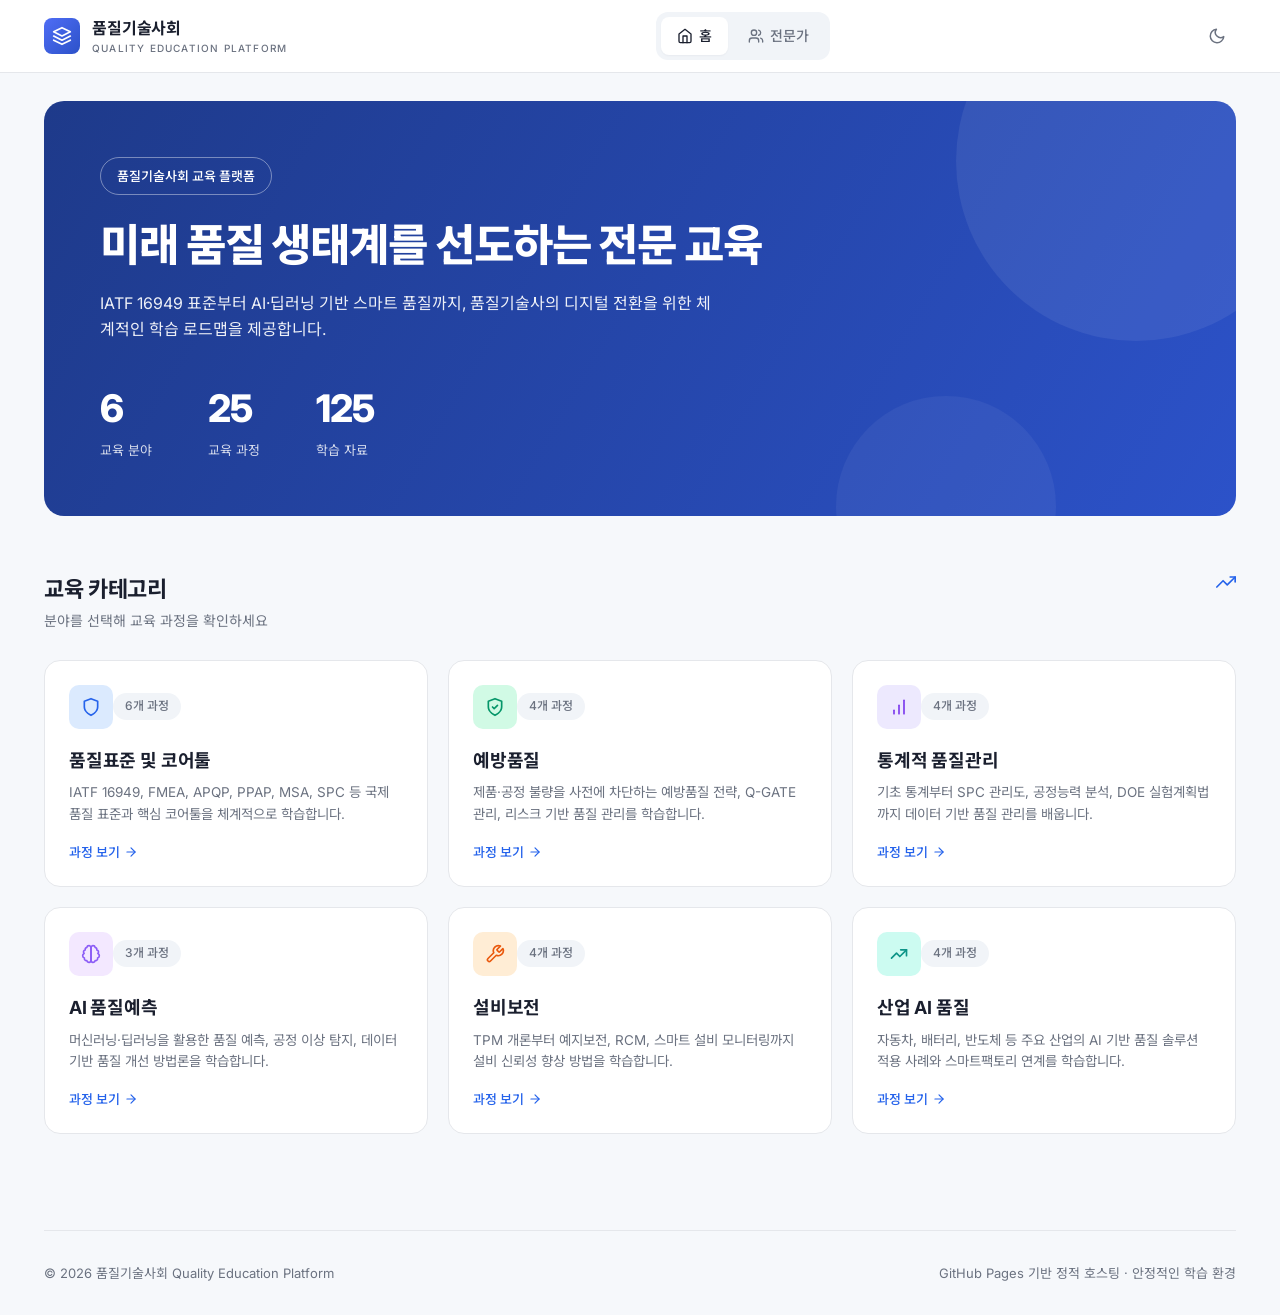
==== commit b29ea7d5: "Add files via upload" ====
--- a/index.html
+++ b/index.html
@@ -1,30 +1,971 @@
 <!DOCTYPE html>
-<html lang="en">
-  <head>
-    <!--
-       ______                            __
-      / ____/___  ____ ___  ____  __  __/ /____  _____
-     / /   / __ \/ __ `__ \/ __ \/ / / / __/ _ \/ ___/
-    / /___/ /_/ / / / / / / /_/ / /_/ / /_/  __/ /
-    \____/\____/_/ /_/ /_/ .___/\__,_/\__/\___/_/
-                        /_/
-            Created with Perplexity Computer
-            https://www.perplexity.ai/computer
-    -->
-    <meta name="generator" content="Perplexity Computer">
-    <meta name="author" content="Perplexity Computer">
-    <meta property="og:see_also" content="https://www.perplexity.ai/computer">
-    <link rel="author" href="https://www.perplexity.ai/computer">
-    <meta charset="UTF-8" />
-    <meta name="viewport" content="width=device-width, initial-scale=1.0, maximum-scale=1" />
-    <link rel="icon" type="image/png" href="/favicon.png" />
-    <link rel="preconnect" href="https://fonts.googleapis.com">
-    <link rel="preconnect" href="https://fonts.gstatic.com" crossorigin>
-    <link href="https://fonts.googleapis.com/css2?family=Architects+Daughter&family=DM+Sans:ital,opsz,wght@0,9..40,100..1000;1,9..40,100..1000&family=Fira+Code:wght@300..700&family=Geist+Mono:wght@100..900&family=Geist:wght@100..900&family=IBM+Plex+Mono:ital,wght@0,100;0,200;0,300;0,400;0,500;0,600;0,700;1,100;1,200;1,300;1,400;1,500;1,600;1,700&family=IBM+Plex+Sans:ital,wght@0,100..700;1,100..700&family=Inter:ital,opsz,wght@0,14..32,100..900;1,14..32,100..900&family=JetBrains+Mono:ital,wght@0,100..800;1,100..800&family=Libre+Baskerville:ital,wght@0,400;0,700;1,400&family=Lora:ital,wght@0,400..700;1,400..700&family=Merriweather:ital,opsz,wght@0,18..144,300..900;1,18..144,300..900&family=Montserrat:ital,wght@0,100..900;1,100..900&family=Open+Sans:ital,wght@0,300..800;1,300..800&family=Outfit:wght@100..900&family=Oxanium:wght@200..800&family=Playfair+Display:ital,wght@0,400..900;1,400..900&family=Plus+Jakarta+Sans:ital,wght@0,200..800;1,200..800&family=Poppins:ital,wght@0,100;0,200;0,300;0,400;0,500;0,600;0,700;0,800;0,900;1,100;1,200;1,300;1,400;1,500;1,600;1,700;1,800;1,900&family=Roboto+Mono:ital,wght@0,100..700;1,100..700&family=Roboto:ital,wght@0,100..900;1,100..900&family=Source+Code+Pro:ital,wght@0,200..900;1,200..900&family=Source+Serif+4:ital,opsz,wght@0,8..60,200..900;1,8..60,200..900&family=Space+Grotesk:wght@300..700&family=Space+Mono:ital,wght@0,400;0,700;1,400;1,700&display=swap" rel="stylesheet">
-    <script type="module" crossorigin src="./assets/index-kNw1JxSs.js"></script>
-    <link rel="stylesheet" crossorigin href="./assets/index-BY8QUH64.css">
-  </head>
-  <body>
-    <div id="root"></div>
-  </body>
-</html>+<html lang="ko">
+<head>
+<meta charset="UTF-8">
+<meta name="viewport" content="width=device-width, initial-scale=1.0, maximum-scale=1">
+<meta name="description" content="품질기술사회 - 미래 품질 생태계를 선도하는 전문 교육 플랫폼">
+<title>품질기술사회 · Quality Education Platform</title>
+<link rel="preconnect" href="https://fonts.googleapis.com">
+<link rel="preconnect" href="https://fonts.gstatic.com" crossorigin>
+<link href="https://fonts.googleapis.com/css2?family=Inter:wght@400;500;600;700;800&family=Noto+Sans+KR:wght@400;500;600;700;800&display=swap" rel="stylesheet">
+<style>
+:root {
+  --bg: #f6f8fb;
+  --surface: #ffffff;
+  --surface-alt: #f1f4f8;
+  --surface-hover: #eef2f7;
+  --text: #1a1f2e;
+  --text-muted: #6b7280;
+  --text-soft: #9ca3af;
+  --border: #e5e7eb;
+  --border-strong: #d1d5db;
+  --primary: #1e3a8a;
+  --primary-2: #2563eb;
+  --primary-light: #3b82f6;
+  --hero-from: #1e3a8a;
+  --hero-to: #2c52c9;
+  --shadow-sm: 0 1px 2px rgba(15, 23, 42, .04);
+  --shadow: 0 1px 3px rgba(15, 23, 42, .06), 0 1px 2px rgba(15, 23, 42, .04);
+  --shadow-lg: 0 10px 25px -5px rgba(15, 23, 42, .08), 0 8px 10px -6px rgba(15, 23, 42, .04);
+  --radius: 12px;
+  --radius-lg: 16px;
+  --c-blue: #2563eb;     --c-blue-bg: #dbeafe;
+  --c-green: #059669;    --c-green-bg: #d1fae5;
+  --c-purple: #7c3aed;   --c-purple-bg: #ede9fe;
+  --c-violet: #8b5cf6;   --c-violet-bg: #f3e8ff;
+  --c-orange: #ea580c;   --c-orange-bg: #ffedd5;
+  --c-teal: #0d9488;     --c-teal-bg: #ccfbf1;
+}
+[data-theme="dark"] {
+  --bg: #0b0f17;
+  --surface: #161c28;
+  --surface-alt: #1f2533;
+  --surface-hover: #262d3d;
+  --text: #f1f4f8;
+  --text-muted: #9ca3af;
+  --text-soft: #6b7280;
+  --border: #2a3142;
+  --border-strong: #374151;
+  --shadow-sm: 0 1px 2px rgba(0, 0, 0, .3);
+  --shadow: 0 1px 3px rgba(0, 0, 0, .35);
+  --shadow-lg: 0 10px 25px -5px rgba(0, 0, 0, .4);
+  --c-blue-bg: rgba(37, 99, 235, .15);
+  --c-green-bg: rgba(5, 150, 105, .15);
+  --c-purple-bg: rgba(124, 58, 237, .15);
+  --c-violet-bg: rgba(139, 92, 246, .15);
+  --c-orange-bg: rgba(234, 88, 12, .18);
+  --c-teal-bg: rgba(13, 148, 136, .18);
+}
+* { box-sizing: border-box; margin: 0; padding: 0; }
+html, body { height: 100%; }
+body {
+  font-family: 'Inter', 'Noto Sans KR', -apple-system, BlinkMacSystemFont, sans-serif;
+  background: var(--bg);
+  color: var(--text);
+  -webkit-font-smoothing: antialiased;
+  line-height: 1.55;
+  transition: background .25s ease, color .25s ease;
+}
+a { color: inherit; text-decoration: none; }
+button { font: inherit; cursor: pointer; border: none; background: none; color: inherit; }
+img, svg { display: block; }
+.container { max-width: 1240px; margin: 0 auto; padding: 0 24px; }
+
+/* Header */
+.site-header {
+  background: var(--surface);
+  border-bottom: 1px solid var(--border);
+  position: sticky; top: 0; z-index: 50;
+  backdrop-filter: blur(8px);
+}
+.header-inner {
+  display: flex; align-items: center; justify-content: space-between;
+  height: 72px;
+}
+.logo { display: flex; align-items: center; gap: 12px; }
+.logo-mark {
+  width: 36px; height: 36px; border-radius: 8px;
+  background: linear-gradient(135deg, #4f6df5, #2c52c9);
+  display: grid; place-items: center; color: white;
+}
+.logo-text .name { font-weight: 700; font-size: 16px; letter-spacing: -.01em; }
+.logo-text .sub { font-size: 10px; letter-spacing: .12em; color: var(--text-muted); font-weight: 500; }
+
+.nav-pills { display: flex; align-items: center; gap: 4px; background: var(--surface-alt); padding: 5px; border-radius: 12px; }
+.nav-pill {
+  display: inline-flex; align-items: center; gap: 6px;
+  padding: 8px 16px; border-radius: 8px; font-size: 14px; font-weight: 500;
+  color: var(--text-muted); transition: all .15s ease;
+}
+.nav-pill:hover { color: var(--text); }
+.nav-pill.active { background: var(--surface); color: var(--text); box-shadow: var(--shadow-sm); }
+[data-theme="dark"] .nav-pill.active { background: var(--primary-2); color: white; }
+
+.header-right { display: flex; align-items: center; gap: 12px; }
+.icon-btn {
+  width: 38px; height: 38px; border-radius: 10px; display: grid; place-items: center;
+  color: var(--text-muted); transition: all .15s ease;
+}
+.icon-btn:hover { background: var(--surface-alt); color: var(--text); }
+
+/* Hero */
+.hero {
+  margin-top: 28px;
+  background: linear-gradient(120deg, var(--hero-from) 0%, var(--hero-to) 100%);
+  border-radius: 20px;
+  padding: 56px 56px;
+  color: white;
+  position: relative;
+  overflow: hidden;
+}
+.hero::before, .hero::after {
+  content: ''; position: absolute; border-radius: 50%; background: rgba(255,255,255,.07);
+}
+.hero::before { width: 360px; height: 360px; right: -80px; top: -120px; }
+.hero::after { width: 220px; height: 220px; right: 180px; bottom: -100px; background: rgba(255,255,255,.05); }
+.hero-content { position: relative; z-index: 1; max-width: 760px; }
+.hero-badge {
+  display: inline-block; padding: 8px 16px; font-size: 13px; font-weight: 500;
+  border: 1px solid rgba(255,255,255,.4); border-radius: 999px; margin-bottom: 24px;
+}
+.hero h1 {
+  font-size: 44px; font-weight: 800; line-height: 1.2; letter-spacing: -.025em;
+  margin-bottom: 18px;
+}
+.hero-desc { font-size: 16px; opacity: .92; max-width: 620px; line-height: 1.65; }
+.hero-stats { display: flex; gap: 56px; margin-top: 36px; }
+.stat .num { font-size: 38px; font-weight: 800; letter-spacing: -.02em; }
+.stat .lbl { font-size: 13px; opacity: .82; margin-top: 2px; }
+
+/* Sections */
+.section { padding: 56px 0 32px; }
+.section-head { display: flex; align-items: flex-start; justify-content: space-between; margin-bottom: 28px; }
+.section-head h2 { font-size: 22px; font-weight: 700; letter-spacing: -.015em; }
+.section-head p { color: var(--text-muted); font-size: 14px; margin-top: 4px; }
+.section-head .right-icon { color: var(--c-blue); }
+
+/* Category Grid */
+.cat-grid { display: grid; grid-template-columns: repeat(3, 1fr); gap: 20px; }
+.cat-card {
+  background: var(--surface); border: 1px solid var(--border); border-radius: var(--radius-lg);
+  padding: 24px; cursor: pointer; transition: all .2s ease;
+  text-align: left; width: 100%; display: flex; flex-direction: column;
+}
+.cat-card:hover { transform: translateY(-2px); box-shadow: var(--shadow-lg); border-color: var(--border-strong); }
+.cat-head { display: flex; align-items: center; justify-content: space-between; margin-bottom: 18px; }
+.cat-icon {
+  width: 44px; height: 44px; border-radius: 10px; display: grid; place-items: center;
+}
+.cat-count {
+  background: var(--surface-alt); color: var(--text-muted); padding: 4px 12px;
+  font-size: 12px; font-weight: 500; border-radius: 999px;
+}
+.cat-title { font-size: 18px; font-weight: 700; letter-spacing: -.01em; margin-bottom: 8px; }
+.cat-desc { color: var(--text-muted); font-size: 13.5px; line-height: 1.6; flex: 1; }
+.cat-link { color: var(--c-blue); font-size: 13px; font-weight: 500; margin-top: 16px; display: inline-flex; align-items: center; gap: 4px; }
+[data-theme="dark"] .cat-link { color: var(--primary-light); }
+
+.cat-blue .cat-icon { background: var(--c-blue-bg); color: var(--c-blue); }
+.cat-green .cat-icon { background: var(--c-green-bg); color: var(--c-green); }
+.cat-purple .cat-icon { background: var(--c-purple-bg); color: var(--c-purple); }
+.cat-violet .cat-icon { background: var(--c-violet-bg); color: var(--c-violet); }
+.cat-orange .cat-icon { background: var(--c-orange-bg); color: var(--c-orange); }
+.cat-teal .cat-icon { background: var(--c-teal-bg); color: var(--c-teal); }
+
+/* Breadcrumb / Back */
+.back-link {
+  display: inline-flex; align-items: center; gap: 6px;
+  color: var(--text-muted); font-size: 14px; margin-bottom: 20px;
+  padding: 8px 0; transition: color .15s ease;
+}
+.back-link:hover { color: var(--text); }
+
+/* Course list (category page) */
+.page-head { margin: 28px 0 32px; }
+.page-head h1 { font-size: 28px; font-weight: 800; letter-spacing: -.02em; margin-bottom: 8px; }
+.page-head p { color: var(--text-muted); }
+.course-grid { display: grid; grid-template-columns: repeat(2, 1fr); gap: 16px; }
+.course-card {
+  background: var(--surface); border: 1px solid var(--border); border-radius: var(--radius);
+  padding: 22px; cursor: pointer; transition: all .15s ease;
+  text-align: left; display: flex; flex-direction: column; gap: 8px;
+}
+.course-card:hover { border-color: var(--border-strong); box-shadow: var(--shadow); transform: translateY(-1px); }
+.course-meta { display: flex; align-items: center; gap: 8px; flex-wrap: wrap; }
+.tag { font-size: 11.5px; padding: 3px 10px; border-radius: 6px; font-weight: 500; }
+.tag-code { background: var(--surface-alt); color: var(--text-muted); }
+.tag-level-입문 { background: var(--c-green-bg); color: var(--c-green); }
+.tag-level-중급 { background: var(--c-blue-bg); color: var(--c-blue); }
+.tag-level-고급 { background: var(--c-orange-bg); color: var(--c-orange); }
+.course-title { font-size: 17px; font-weight: 700; letter-spacing: -.01em; margin-top: 4px; }
+.course-desc { color: var(--text-muted); font-size: 13.5px; line-height: 1.6; }
+.course-foot { color: var(--text-soft); font-size: 12.5px; margin-top: 6px; display: inline-flex; align-items: center; gap: 5px; }
+
+/* Course Detail */
+.course-hero {
+  background: var(--surface); border: 1px solid var(--border); border-radius: var(--radius-lg);
+  padding: 28px 32px; margin-bottom: 24px; display: flex; justify-content: space-between; align-items: flex-start; gap: 24px;
+}
+.course-hero-left { flex: 1; }
+.course-hero h1 { font-size: 26px; font-weight: 800; letter-spacing: -.02em; margin: 10px 0 10px; }
+.course-hero .summary { color: var(--text-muted); margin-bottom: 14px; max-width: 720px; }
+.course-hero-time { color: var(--text-soft); font-size: 13px; display: inline-flex; align-items: center; gap: 6px; }
+.btn-upload {
+  background: var(--primary); color: white; padding: 10px 18px; border-radius: 10px;
+  font-size: 13.5px; font-weight: 500; display: inline-flex; align-items: center; gap: 6px;
+  transition: all .15s ease;
+}
+.btn-upload:hover { background: var(--primary-2); }
+
+/* Tabs */
+.tabs {
+  display: flex; gap: 4px; background: var(--surface); border: 1px solid var(--border);
+  border-radius: var(--radius); padding: 6px; margin-bottom: 16px; overflow-x: auto;
+}
+.tab {
+  padding: 10px 16px; border-radius: 8px; font-size: 13.5px; font-weight: 500;
+  color: var(--text-muted); display: inline-flex; align-items: center; gap: 6px;
+  white-space: nowrap; transition: all .15s ease;
+}
+.tab:hover { color: var(--text); }
+.tab.active { background: var(--surface-alt); color: var(--text); box-shadow: var(--shadow-sm); }
+.tab-count {
+  background: var(--surface-alt); color: var(--text-muted); border-radius: 999px;
+  padding: 1px 8px; font-size: 11px; font-weight: 600;
+}
+.tab.active .tab-count { background: var(--primary); color: white; }
+[data-theme="dark"] .tab.active { background: var(--surface-hover); }
+
+.tab-panel {
+  background: var(--surface); border: 1px solid var(--border); border-radius: var(--radius);
+  padding: 22px 24px;
+}
+.tab-panel-head { display: flex; align-items: center; justify-content: space-between; margin-bottom: 18px; }
+.tab-panel-head-left { display: flex; align-items: center; gap: 14px; }
+.tab-icon {
+  width: 36px; height: 36px; border-radius: 8px; display: grid; place-items: center;
+  background: var(--c-blue-bg); color: var(--c-blue);
+}
+.tab-panel-head h3 { font-size: 15px; font-weight: 700; }
+.tab-panel-head .sub { font-size: 12.5px; color: var(--text-muted); margin-top: 2px; }
+.tab-panel-head-right { display: flex; align-items: center; gap: 8px; }
+.count-badge {
+  background: var(--surface-alt); padding: 4px 12px; border-radius: 999px;
+  font-size: 12px; font-weight: 500; color: var(--text-muted);
+}
+
+/* File list */
+.file-list { display: flex; flex-direction: column; gap: 8px; }
+.file-item {
+  display: flex; align-items: center; gap: 14px; padding: 12px 14px;
+  border-radius: 10px; transition: background .15s ease;
+  border: 1px solid var(--border);
+}
+.file-item:hover { background: var(--surface-alt); }
+.file-icon {
+  width: 36px; height: 36px; border-radius: 8px;
+  background: var(--c-blue-bg); color: var(--c-blue);
+  display: grid; place-items: center; flex-shrink: 0;
+}
+.file-info { flex: 1; min-width: 0; }
+.file-name { font-size: 14px; font-weight: 500; white-space: nowrap; overflow: hidden; text-overflow: ellipsis; }
+.file-meta { font-size: 12px; color: var(--text-muted); margin-top: 2px; }
+.file-action {
+  padding: 8px 14px; border-radius: 8px; font-size: 12.5px; font-weight: 500;
+  background: var(--surface-alt); color: var(--text);
+}
+.file-action:hover { background: var(--surface-hover); }
+
+/* Empty / Error states */
+.state {
+  text-align: center; padding: 32px 20px; border-radius: 10px;
+  background: var(--surface-alt); color: var(--text-muted); font-size: 13.5px;
+}
+.state.empty { background: var(--surface-alt); }
+.state-action {
+  display: inline-flex; align-items: center; gap: 6px; margin-top: 14px;
+  background: var(--primary); color: white; padding: 9px 16px; border-radius: 8px;
+  font-size: 13px; font-weight: 500;
+}
+
+/* Modal */
+.modal-backdrop {
+  position: fixed; inset: 0; background: rgba(15, 23, 42, .5); z-index: 100;
+  display: grid; place-items: center; padding: 24px;
+  animation: fadeIn .15s ease;
+}
+.modal {
+  background: var(--surface); border-radius: 16px; max-width: 540px; width: 100%;
+  padding: 28px; box-shadow: var(--shadow-lg);
+}
+.modal h2 { font-size: 19px; font-weight: 700; margin-bottom: 8px; letter-spacing: -.01em; }
+.modal p { color: var(--text-muted); font-size: 14px; line-height: 1.65; margin-bottom: 14px; }
+.modal code {
+  background: var(--surface-alt); padding: 2px 6px; border-radius: 4px;
+  font-family: 'JetBrains Mono', 'Fira Code', monospace; font-size: 12.5px;
+}
+.modal-steps { padding-left: 20px; margin-bottom: 18px; }
+.modal-steps li { color: var(--text); font-size: 13.5px; margin-bottom: 8px; line-height: 1.6; }
+.modal-actions { display: flex; gap: 10px; justify-content: flex-end; margin-top: 8px; }
+.modal-btn { padding: 10px 18px; border-radius: 8px; font-weight: 500; font-size: 14px; }
+.modal-btn.primary { background: var(--primary); color: white; }
+.modal-btn.primary:hover { background: var(--primary-2); }
+.modal-btn.ghost { background: var(--surface-alt); color: var(--text); }
+.modal-btn.ghost:hover { background: var(--surface-hover); }
+
+@keyframes fadeIn { from { opacity: 0 } to { opacity: 1 } }
+.spinner {
+  width: 22px; height: 22px; border: 2.5px solid var(--border);
+  border-top-color: var(--primary-2); border-radius: 50%;
+  animation: spin .7s linear infinite; margin: 0 auto;
+}
+@keyframes spin { to { transform: rotate(360deg) } }
+
+/* Experts page */
+.experts-grid { display: grid; grid-template-columns: repeat(3, 1fr); gap: 20px; margin-top: 24px; }
+.expert-card {
+  background: var(--surface); border: 1px solid var(--border); border-radius: var(--radius-lg);
+  padding: 24px; text-align: center;
+}
+.expert-avatar {
+  width: 72px; height: 72px; border-radius: 50%; background: linear-gradient(135deg, #4f6df5, #2c52c9);
+  margin: 0 auto 14px; display: grid; place-items: center; color: white; font-weight: 700; font-size: 22px;
+}
+.expert-name { font-weight: 700; font-size: 16px; margin-bottom: 4px; }
+.expert-role { color: var(--text-muted); font-size: 13px; }
+.expert-tags { display: flex; flex-wrap: wrap; gap: 6px; justify-content: center; margin-top: 12px; }
+
+/* Footer */
+.site-footer {
+  margin-top: 64px; padding: 32px 0; border-top: 1px solid var(--border);
+  color: var(--text-muted); font-size: 13px;
+}
+.footer-inner { display: flex; justify-content: space-between; align-items: center; flex-wrap: wrap; gap: 12px; }
+
+/* Responsive */
+@media (max-width: 900px) {
+  .cat-grid { grid-template-columns: 1fr 1fr; }
+  .course-grid, .experts-grid { grid-template-columns: 1fr; }
+  .hero { padding: 40px 32px; }
+  .hero h1 { font-size: 32px; }
+  .hero-stats { gap: 28px; }
+  .course-hero { flex-direction: column; }
+}
+@media (max-width: 600px) {
+  .cat-grid { grid-template-columns: 1fr; }
+  .header-inner { height: 60px; }
+  .nav-pill span { display: none; }
+  .logo-text .sub { display: none; }
+  .hero { padding: 32px 24px; margin-top: 16px; border-radius: 14px; }
+  .hero h1 { font-size: 26px; }
+  .stat .num { font-size: 28px; }
+  .container { padding: 0 16px; }
+  .section { padding: 36px 0 16px; }
+  .course-hero { padding: 22px 20px; }
+  .tab-panel { padding: 18px 16px; }
+}
+</style>
+</head>
+<body>
+<div id="app"></div>
+
+<script>
+/* ============================================================
+   Configuration
+   ============================================================ */
+const REPO_OWNER = 'kjun771115';
+const REPO_NAME = 'quality-education-platform';
+const REPO_BRANCH = 'main';
+const CACHE_TTL_MS = 5 * 60 * 1000;
+
+/* ============================================================
+   Data: Categories & Courses (25 courses)
+   ============================================================ */
+const CATEGORIES = [
+  {
+    slug: 'standards', color: 'blue', icon: 'shield',
+    name: '품질표준 및 코어툴',
+    description: 'IATF 16949, FMEA, APQP, PPAP, MSA, SPC 등 국제 품질 표준과 핵심 코어툴을 체계적으로 학습합니다.',
+    courses: [
+      { id: 1, code: 'QS-101', title: 'IATF 16949', level: '입문', hours: 10, summary: '자동차 산업 품질경영시스템 표준의 요구사항과 적용 방법을 학습합니다.' },
+      { id: 2, code: 'QS-102', title: 'FMEA', level: '중급', hours: 12, summary: '고장모드 영향분석을 통한 잠재 리스크 식별과 우선순위 평가 방법을 학습합니다.' },
+      { id: 3, code: 'QS-103', title: 'APQP', level: '중급', hours: 10, summary: '제품 품질 선행계획 5단계 프로세스를 사례 기반으로 학습합니다.' },
+      { id: 4, code: 'QS-104', title: 'PPAP', level: '중급', hours: 8, summary: '생산부품 승인절차의 18가지 요구문서와 제출 레벨을 학습합니다.' },
+      { id: 5, code: 'QS-105', title: 'MSA', level: '중급', hours: 12, summary: '측정시스템 분석 기법(Gage R&R, Bias, Linearity)을 실무 데이터로 학습합니다.' },
+      { id: 6, code: 'QS-106', title: 'SPC', level: '중급', hours: 12, summary: '통계적 공정관리의 핵심 원리와 관리도 운영 방법을 학습합니다.' }
+    ]
+  },
+  {
+    slug: 'prevention', color: 'green', icon: 'shield-check',
+    name: '예방품질',
+    description: '제품·공정 불량을 사전에 차단하는 예방품질 전략, Q-GATE 관리, 리스크 기반 품질 관리를 학습합니다.',
+    courses: [
+      { id: 7, code: 'PQ-101', title: 'Q-GATE 관리', level: '중급', hours: 8, summary: '개발 단계별 품질 게이트의 설정 기준과 통과 평가 방법을 학습합니다.' },
+      { id: 8, code: 'PQ-102', title: '리스크 기반 품질관리', level: '고급', hours: 10, summary: 'ISO 9001 기반 리스크 기반 사고와 품질 리스크 평가 프로세스를 학습합니다.' },
+      { id: 9, code: 'PQ-103', title: '예방품질 전략 수립', level: '고급', hours: 8, summary: '신제품 개발 단계의 예방품질 전략과 KPI 설계 방법을 학습합니다.' },
+      { id: 10, code: 'PQ-104', title: '공정 불량 사전 차단', level: '중급', hours: 10, summary: 'Poka-Yoke, 검사 자동화 등 공정 불량 차단 기법을 사례로 학습합니다.' }
+    ]
+  },
+  {
+    slug: 'statistical', color: 'purple', icon: 'bar-chart',
+    name: '통계적 품질관리',
+    description: '기초 통계부터 SPC 관리도, 공정능력 분석, DOE 실험계획법까지 데이터 기반 품질 관리를 배웁니다.',
+    courses: [
+      { id: 11, code: 'SQ-101', title: '기초 통계', level: '입문', hours: 10, summary: '품질 분석에 필요한 기초 통계(기술통계, 확률분포, 가설검정, 신뢰구간)를 품질 현장 예제 중심으로 학습합니다.' },
+      { id: 12, code: 'SQ-102', title: 'SPC 관리도', level: '중급', hours: 12, summary: 'X-bar R, p, np, c, u 관리도의 원리와 운영 방법을 데이터로 학습합니다.' },
+      { id: 13, code: 'SQ-103', title: '공정능력 분석', level: '중급', hours: 10, summary: 'Cp, Cpk, Pp, Ppk 등 공정능력 지수의 산출과 해석을 학습합니다.' },
+      { id: 14, code: 'SQ-104', title: 'DOE 실험계획법', level: '고급', hours: 16, summary: '완전요인, 부분요인, 반응표면 설계 등 DOE 기법을 Minitab으로 실습합니다.' }
+    ]
+  },
+  {
+    slug: 'ai-predict', color: 'violet', icon: 'brain',
+    name: 'AI 품질예측',
+    description: '머신러닝·딥러닝을 활용한 품질 예측, 공정 이상 탐지, 데이터 기반 품질 개선 방법론을 학습합니다.',
+    courses: [
+      { id: 15, code: 'AI-101', title: '머신러닝 품질예측', level: '중급', hours: 14, summary: 'Random Forest, XGBoost 등 머신러닝 모델로 품질 결과를 예측합니다.' },
+      { id: 16, code: 'AI-102', title: '딥러닝 품질예측', level: '고급', hours: 18, summary: 'CNN, LSTM 등 딥러닝 아키텍처를 활용한 시계열·이미지 기반 품질 예측을 학습합니다.' },
+      { id: 17, code: 'AI-103', title: '데이터 기반 품질개선', level: '중급', hours: 12, summary: '실 제조 데이터를 활용한 EDA, 피처 엔지니어링, 개선 인사이트 도출을 학습합니다.' }
+    ]
+  },
+  {
+    slug: 'maintenance', color: 'orange', icon: 'wrench',
+    name: '설비보전',
+    description: 'TPM 개론부터 예지보전, RCM, 스마트 설비 모니터링까지 설비 신뢰성 향상 방법을 학습합니다.',
+    courses: [
+      { id: 18, code: 'EM-101', title: 'TPM 개론', level: '입문', hours: 10, summary: 'Total Productive Maintenance의 8대 활동 기둥과 실행 방법을 학습합니다.' },
+      { id: 19, code: 'EM-102', title: '예지보전 (Predictive Maintenance)', level: '고급', hours: 14, summary: '센서 데이터 기반 설비 이상 예측과 잔여수명 추정 모델을 학습합니다.' },
+      { id: 20, code: 'EM-103', title: 'RCM 신뢰성 중심 정비', level: '중급', hours: 12, summary: 'Reliability-Centered Maintenance 방법론과 의사결정 로직을 학습합니다.' },
+      { id: 21, code: 'EM-104', title: '스마트 설비 모니터링', level: '고급', hours: 12, summary: 'IoT·MES 연계 실시간 설비 모니터링과 알람 체계 구축을 학습합니다.' }
+    ]
+  },
+  {
+    slug: 'industry-ai', color: 'teal', icon: 'chart-up',
+    name: '산업 AI 품질',
+    description: '자동차, 배터리, 반도체 등 주요 산업의 AI 기반 품질 솔루션 적용 사례와 스마트팩토리 연계를 학습합니다.',
+    courses: [
+      { id: 22, code: 'IA-101', title: '자동차 AI 품질', level: '고급', hours: 16, summary: '자동차 OEM/Tier1의 AI 비전검사, ADAS 품질 보증 사례를 학습합니다.' },
+      { id: 23, code: 'IA-102', title: '배터리 AI 품질', level: '고급', hours: 16, summary: '2차전지 셀·모듈·팩 단계의 AI 품질 예측 모델을 사례로 학습합니다.' },
+      { id: 24, code: 'IA-103', title: '반도체 AI 품질', level: '고급', hours: 16, summary: 'FAB·패키지 공정의 결함 분류, 수율 예측 AI 모델을 학습합니다.' },
+      { id: 25, code: 'IA-104', title: '스마트팩토리 연계', level: '고급', hours: 14, summary: 'MES·ERP와 AI 품질 시스템의 연계 아키텍처와 데이터 파이프라인을 학습합니다.' }
+    ]
+  }
+];
+
+const TABS = [
+  { key: 'overview',   label: '강의개요',    sub: '강의 목표·구성·진행 방식 안내 자료', icon: 'book' },
+  { key: 'ppt',        label: 'PPT자료',     sub: '강의용 슬라이드 자료',               icon: 'presentation' },
+  { key: 'data',       label: '실습데이터',  sub: '실습용 예제 데이터셋',               icon: 'flask' },
+  { key: 'case',       label: '사례연구',    sub: '산업 현장 적용 사례',                icon: 'search' },
+  { key: 'references', label: '참고문헌',    sub: '추천 도서·논문·표준 문서',           icon: 'book-open' }
+];
+
+/* ============================================================
+   SVG Icons
+   ============================================================ */
+const ICONS = {
+  logo: '<svg width="20" height="20" viewBox="0 0 24 24" fill="none" stroke="currentColor" stroke-width="2" stroke-linecap="round" stroke-linejoin="round"><polygon points="12 2 2 7 12 12 22 7 12 2"></polygon><polyline points="2 17 12 22 22 17"></polyline><polyline points="2 12 12 17 22 12"></polyline></svg>',
+  home: '<svg width="16" height="16" viewBox="0 0 24 24" fill="none" stroke="currentColor" stroke-width="2" stroke-linecap="round" stroke-linejoin="round"><path d="m3 9 9-7 9 7v11a2 2 0 0 1-2 2H5a2 2 0 0 1-2-2z"></path><polyline points="9 22 9 12 15 12 15 22"></polyline></svg>',
+  users: '<svg width="16" height="16" viewBox="0 0 24 24" fill="none" stroke="currentColor" stroke-width="2" stroke-linecap="round" stroke-linejoin="round"><path d="M16 21v-2a4 4 0 0 0-4-4H6a4 4 0 0 0-4 4v2"></path><circle cx="9" cy="7" r="4"></circle><path d="M22 21v-2a4 4 0 0 0-3-3.87"></path><path d="M16 3.13a4 4 0 0 1 0 7.75"></path></svg>',
+  moon: '<svg width="18" height="18" viewBox="0 0 24 24" fill="none" stroke="currentColor" stroke-width="2" stroke-linecap="round" stroke-linejoin="round"><path d="M21 12.79A9 9 0 1 1 11.21 3 7 7 0 0 0 21 12.79z"></path></svg>',
+  sun: '<svg width="18" height="18" viewBox="0 0 24 24" fill="none" stroke="currentColor" stroke-width="2" stroke-linecap="round" stroke-linejoin="round"><circle cx="12" cy="12" r="4"></circle><path d="M12 2v2M12 20v2M4.93 4.93l1.41 1.41M17.66 17.66l1.41 1.41M2 12h2M20 12h2M4.93 19.07l1.41-1.41M17.66 6.34l1.41-1.41"></path></svg>',
+  shield: '<svg width="20" height="20" viewBox="0 0 24 24" fill="none" stroke="currentColor" stroke-width="2" stroke-linecap="round" stroke-linejoin="round"><path d="M12 22s8-4 8-10V5l-8-3-8 3v7c0 6 8 10 8 10z"></path></svg>',
+  'shield-check': '<svg width="20" height="20" viewBox="0 0 24 24" fill="none" stroke="currentColor" stroke-width="2" stroke-linecap="round" stroke-linejoin="round"><path d="M12 22s8-4 8-10V5l-8-3-8 3v7c0 6 8 10 8 10z"></path><polyline points="9 12 11 14 15 10"></polyline></svg>',
+  'bar-chart': '<svg width="20" height="20" viewBox="0 0 24 24" fill="none" stroke="currentColor" stroke-width="2" stroke-linecap="round" stroke-linejoin="round"><line x1="12" y1="20" x2="12" y2="10"></line><line x1="18" y1="20" x2="18" y2="4"></line><line x1="6" y1="20" x2="6" y2="16"></line></svg>',
+  brain: '<svg width="20" height="20" viewBox="0 0 24 24" fill="none" stroke="currentColor" stroke-width="2" stroke-linecap="round" stroke-linejoin="round"><path d="M9.5 2A2.5 2.5 0 0 1 12 4.5v15a2.5 2.5 0 0 1-4.96.44 2.5 2.5 0 0 1-2.96-3.08 3 3 0 0 1-.34-5.58 2.5 2.5 0 0 1 1.32-4.24 2.5 2.5 0 0 1 1.98-3A2.5 2.5 0 0 1 9.5 2Z"></path><path d="M14.5 2A2.5 2.5 0 0 0 12 4.5v15a2.5 2.5 0 0 0 4.96.44 2.5 2.5 0 0 0 2.96-3.08 3 3 0 0 0 .34-5.58 2.5 2.5 0 0 0-1.32-4.24 2.5 2.5 0 0 0-1.98-3A2.5 2.5 0 0 0 14.5 2Z"></path></svg>',
+  wrench: '<svg width="20" height="20" viewBox="0 0 24 24" fill="none" stroke="currentColor" stroke-width="2" stroke-linecap="round" stroke-linejoin="round"><path d="M14.7 6.3a1 1 0 0 0 0 1.4l1.6 1.6a1 1 0 0 0 1.4 0l3.77-3.77a6 6 0 0 1-7.94 7.94l-6.91 6.91a2.12 2.12 0 0 1-3-3l6.91-6.91a6 6 0 0 1 7.94-7.94l-3.76 3.76z"></path></svg>',
+  'chart-up': '<svg width="20" height="20" viewBox="0 0 24 24" fill="none" stroke="currentColor" stroke-width="2" stroke-linecap="round" stroke-linejoin="round"><polyline points="3 17 9 11 13 15 21 7"></polyline><polyline points="14 7 21 7 21 14"></polyline></svg>',
+  trending: '<svg width="20" height="20" viewBox="0 0 24 24" fill="none" stroke="currentColor" stroke-width="2" stroke-linecap="round" stroke-linejoin="round"><polyline points="23 6 13.5 15.5 8.5 10.5 1 18"></polyline><polyline points="17 6 23 6 23 12"></polyline></svg>',
+  'arrow-left': '<svg width="16" height="16" viewBox="0 0 24 24" fill="none" stroke="currentColor" stroke-width="2" stroke-linecap="round" stroke-linejoin="round"><line x1="19" y1="12" x2="5" y2="12"></line><polyline points="12 19 5 12 12 5"></polyline></svg>',
+  'arrow-right': '<svg width="14" height="14" viewBox="0 0 24 24" fill="none" stroke="currentColor" stroke-width="2" stroke-linecap="round" stroke-linejoin="round"><line x1="5" y1="12" x2="19" y2="12"></line><polyline points="12 5 19 12 12 19"></polyline></svg>',
+  plus: '<svg width="16" height="16" viewBox="0 0 24 24" fill="none" stroke="currentColor" stroke-width="2.5" stroke-linecap="round" stroke-linejoin="round"><line x1="12" y1="5" x2="12" y2="19"></line><line x1="5" y1="12" x2="19" y2="12"></line></svg>',
+  clock: '<svg width="14" height="14" viewBox="0 0 24 24" fill="none" stroke="currentColor" stroke-width="2" stroke-linecap="round" stroke-linejoin="round"><circle cx="12" cy="12" r="10"></circle><polyline points="12 6 12 12 16 14"></polyline></svg>',
+  refresh: '<svg width="14" height="14" viewBox="0 0 24 24" fill="none" stroke="currentColor" stroke-width="2" stroke-linecap="round" stroke-linejoin="round"><polyline points="23 4 23 10 17 10"></polyline><polyline points="1 20 1 14 7 14"></polyline><path d="M3.51 9a9 9 0 0 1 14.85-3.36L23 10M1 14l4.64 4.36A9 9 0 0 0 20.49 15"></path></svg>',
+  book: '<svg width="18" height="18" viewBox="0 0 24 24" fill="none" stroke="currentColor" stroke-width="2" stroke-linecap="round" stroke-linejoin="round"><path d="M4 19.5A2.5 2.5 0 0 1 6.5 17H20"></path><path d="M6.5 2H20v20H6.5A2.5 2.5 0 0 1 4 19.5v-15A2.5 2.5 0 0 1 6.5 2z"></path></svg>',
+  'book-open': '<svg width="18" height="18" viewBox="0 0 24 24" fill="none" stroke="currentColor" stroke-width="2" stroke-linecap="round" stroke-linejoin="round"><path d="M2 3h6a4 4 0 0 1 4 4v14a3 3 0 0 0-3-3H2z"></path><path d="M22 3h-6a4 4 0 0 0-4 4v14a3 3 0 0 1 3-3h7z"></path></svg>',
+  presentation: '<svg width="18" height="18" viewBox="0 0 24 24" fill="none" stroke="currentColor" stroke-width="2" stroke-linecap="round" stroke-linejoin="round"><rect x="2" y="3" width="20" height="14" rx="2"></rect><line x1="8" y1="21" x2="16" y2="21"></line><line x1="12" y1="17" x2="12" y2="21"></line></svg>',
+  flask: '<svg width="18" height="18" viewBox="0 0 24 24" fill="none" stroke="currentColor" stroke-width="2" stroke-linecap="round" stroke-linejoin="round"><path d="M10 2v7.31L4.4 19.7a2 2 0 0 0 1.74 3h11.72a2 2 0 0 0 1.74-3L14 9.31V2"></path><line x1="9" y1="2" x2="15" y2="2"></line><line x1="7.5" y1="15" x2="16.5" y2="15"></line></svg>',
+  search: '<svg width="18" height="18" viewBox="0 0 24 24" fill="none" stroke="currentColor" stroke-width="2" stroke-linecap="round" stroke-linejoin="round"><circle cx="11" cy="11" r="8"></circle><line x1="21" y1="21" x2="16.65" y2="16.65"></line></svg>',
+  file: '<svg width="18" height="18" viewBox="0 0 24 24" fill="none" stroke="currentColor" stroke-width="2" stroke-linecap="round" stroke-linejoin="round"><path d="M14 2H6a2 2 0 0 0-2 2v16a2 2 0 0 0 2 2h12a2 2 0 0 0 2-2V8z"></path><polyline points="14 2 14 8 20 8"></polyline></svg>',
+  download: '<svg width="14" height="14" viewBox="0 0 24 24" fill="none" stroke="currentColor" stroke-width="2" stroke-linecap="round" stroke-linejoin="round"><path d="M21 15v4a2 2 0 0 1-2 2H5a2 2 0 0 1-2-2v-4"></path><polyline points="7 10 12 15 17 10"></polyline><line x1="12" y1="15" x2="12" y2="3"></line></svg>',
+  external: '<svg width="14" height="14" viewBox="0 0 24 24" fill="none" stroke="currentColor" stroke-width="2" stroke-linecap="round" stroke-linejoin="round"><path d="M18 13v6a2 2 0 0 1-2 2H5a2 2 0 0 1-2-2V8a2 2 0 0 1 2-2h6"></path><polyline points="15 3 21 3 21 9"></polyline><line x1="10" y1="14" x2="21" y2="3"></line></svg>',
+  close: '<svg width="16" height="16" viewBox="0 0 24 24" fill="none" stroke="currentColor" stroke-width="2" stroke-linecap="round" stroke-linejoin="round"><line x1="18" y1="6" x2="6" y2="18"></line><line x1="6" y1="6" x2="18" y2="6"></line></svg>'
+};
+
+/* ============================================================
+   Utilities
+   ============================================================ */
+const $ = (sel, ctx = document) => ctx.querySelector(sel);
+const $$ = (sel, ctx = document) => Array.from(ctx.querySelectorAll(sel));
+const esc = (s) => String(s ?? '').replace(/[&<>"']/g, m => ({'&':'&amp;','<':'&lt;','>':'&gt;','"':'&quot;',"'":'&#39;'}[m]));
+const findCourse = (id) => {
+  for (const cat of CATEGORIES) {
+    const c = cat.courses.find(x => x.id === Number(id));
+    if (c) return { course: c, category: cat };
+  }
+  return null;
+};
+const findCategory = (slug) => CATEGORIES.find(c => c.slug === slug);
+const formatSize = (bytes) => {
+  if (bytes == null) return '';
+  if (bytes < 1024) return bytes + ' B';
+  if (bytes < 1024 * 1024) return (bytes / 1024).toFixed(1) + ' KB';
+  return (bytes / 1024 / 1024).toFixed(1) + ' MB';
+};
+
+/* ============================================================
+   GitHub Materials API (with caching)
+   ============================================================ */
+async function listMaterials(courseId, tabKey) {
+  const cacheKey = `gh_${courseId}_${tabKey}`;
+  try {
+    const cached = JSON.parse(localStorage.getItem(cacheKey) || 'null');
+    if (cached && Date.now() - cached.t < CACHE_TTL_MS) return cached.d;
+  } catch {}
+
+  const url = `https://api.github.com/repos/${REPO_OWNER}/${REPO_NAME}/contents/materials/${courseId}/${tabKey}?ref=${REPO_BRANCH}`;
+  let data = [];
+  try {
+    const res = await fetch(url);
+    if (res.status === 404) {
+      data = [];
+    } else if (!res.ok) {
+      throw new Error('GitHub API: ' + res.status);
+    } else {
+      const json = await res.json();
+      if (Array.isArray(json)) {
+        data = json
+          .filter(f => f.type === 'file' && !f.name.startsWith('.'))
+          .map(f => ({ name: f.name, url: f.download_url, size: f.size, htmlUrl: f.html_url }));
+      }
+    }
+    try { localStorage.setItem(cacheKey, JSON.stringify({ t: Date.now(), d: data })); } catch {}
+    return data;
+  } catch (err) {
+    console.warn('listMaterials error', err);
+    return null; // null = network/error; [] = empty folder
+  }
+}
+
+async function countAllMaterials(courseId) {
+  const counts = {};
+  let total = 0;
+  await Promise.all(TABS.map(async t => {
+    const files = await listMaterials(courseId, t.key);
+    counts[t.key] = files ? files.length : 0;
+    total += counts[t.key];
+  }));
+  return { counts, total };
+}
+
+/* ============================================================
+   Theme
+   ============================================================ */
+function getTheme() { return localStorage.getItem('theme') || 'light'; }
+function setTheme(t) {
+  document.documentElement.setAttribute('data-theme', t);
+  localStorage.setItem('theme', t);
+  const btn = $('#themeToggleIcon');
+  if (btn) btn.innerHTML = t === 'dark' ? ICONS.sun : ICONS.moon;
+}
+function toggleTheme() { setTheme(getTheme() === 'dark' ? 'light' : 'dark'); }
+
+/* ============================================================
+   Router
+   ============================================================ */
+function parseRoute() {
+  const hash = location.hash.replace(/^#\/?/, '');
+  const parts = hash.split('/').filter(Boolean);
+  if (parts.length === 0) return { name: 'home' };
+  if (parts[0] === 'category' && parts[1]) return { name: 'category', slug: parts[1] };
+  if (parts[0] === 'course' && parts[1]) return { name: 'course', id: parts[1], tab: parts[2] || 'overview' };
+  if (parts[0] === 'experts') return { name: 'experts' };
+  return { name: 'home' };
+}
+
+function navigate(path) {
+  location.hash = path;
+}
+
+/* ============================================================
+   Views
+   ============================================================ */
+function renderHeader(activeNav = 'home') {
+  return `
+    <header class="site-header">
+      <div class="container header-inner">
+        <a href="#/" class="logo" aria-label="홈으로">
+          <div class="logo-mark">${ICONS.logo}</div>
+          <div class="logo-text">
+            <div class="name">품질기술사회</div>
+            <div class="sub">QUALITY EDUCATION PLATFORM</div>
+          </div>
+        </a>
+        <nav class="nav-pills" aria-label="주요 메뉴">
+          <a href="#/" class="nav-pill ${activeNav==='home'?'active':''}">${ICONS.home}<span>홈</span></a>
+          <a href="#/experts" class="nav-pill ${activeNav==='experts'?'active':''}">${ICONS.users}<span>전문가</span></a>
+        </nav>
+        <div class="header-right">
+          <button class="icon-btn" id="themeToggleBtn" aria-label="테마 전환" title="라이트/다크 전환">
+            <span id="themeToggleIcon">${getTheme()==='dark'?ICONS.sun:ICONS.moon}</span>
+          </button>
+        </div>
+      </div>
+    </header>
+  `;
+}
+
+function renderHome() {
+  const totalCourses = CATEGORIES.reduce((s, c) => s + c.courses.length, 0);
+  return `
+    ${renderHeader('home')}
+    <main class="container">
+      <section class="hero">
+        <div class="hero-content">
+          <div class="hero-badge">품질기술사회 교육 플랫폼</div>
+          <h1>미래 품질 생태계를 선도하는 전문 교육</h1>
+          <p class="hero-desc">IATF 16949 표준부터 AI·딥러닝 기반 스마트 품질까지, 품질기술사의 디지털 전환을 위한 체계적인 학습 로드맵을 제공합니다.</p>
+          <div class="hero-stats">
+            <div class="stat"><div class="num">${CATEGORIES.length}</div><div class="lbl">교육 분야</div></div>
+            <div class="stat"><div class="num">${totalCourses}</div><div class="lbl">교육 과정</div></div>
+            <div class="stat"><div class="num">125</div><div class="lbl">학습 자료</div></div>
+          </div>
+        </div>
+      </section>
+
+      <section class="section">
+        <div class="section-head">
+          <div>
+            <h2>교육 카테고리</h2>
+            <p>분야를 선택해 교육 과정을 확인하세요</p>
+          </div>
+          <span class="right-icon">${ICONS.trending}</span>
+        </div>
+        <div class="cat-grid">
+          ${CATEGORIES.map(c => `
+            <button class="cat-card cat-${c.color}" onclick="navigate('/category/${c.slug}')">
+              <div class="cat-head">
+                <div class="cat-icon">${ICONS[c.icon] || ICONS.shield}</div>
+                <div class="cat-count">${c.courses.length}개 과정</div>
+              </div>
+              <div class="cat-title">${esc(c.name)}</div>
+              <div class="cat-desc">${esc(c.description)}</div>
+              <div class="cat-link">과정 보기 ${ICONS['arrow-right']}</div>
+            </button>
+          `).join('')}
+        </div>
+      </section>
+
+      ${renderFooter()}
+    </main>
+  `;
+}
+
+function renderCategory(slug) {
+  const cat = findCategory(slug);
+  if (!cat) return renderNotFound();
+  return `
+    ${renderHeader('home')}
+    <main class="container">
+      <div style="margin-top: 24px;">
+        <a href="#/" class="back-link">${ICONS['arrow-left']} 홈으로 돌아가기</a>
+      </div>
+      <div class="page-head">
+        <h1>${esc(cat.name)}</h1>
+        <p>${esc(cat.description)}</p>
+      </div>
+      <div class="course-grid">
+        ${cat.courses.map(course => `
+          <button class="course-card" onclick="navigate('/course/${course.id}')">
+            <div class="course-meta">
+              <span class="tag tag-code">${esc(course.code)}</span>
+              <span class="tag tag-level-${course.level}">${esc(course.level)}</span>
+            </div>
+            <div class="course-title">${esc(course.title)}</div>
+            <div class="course-desc">${esc(course.summary)}</div>
+            <div class="course-foot">${ICONS.clock} 표준 ${course.hours}시간</div>
+          </button>
+        `).join('')}
+      </div>
+      ${renderFooter()}
+    </main>
+  `;
+}
+
+function renderCourse(courseId, activeTab) {
+  const found = findCourse(courseId);
+  if (!found) return renderNotFound();
+  const { course, category } = found;
+  return `
+    ${renderHeader('home')}
+    <main class="container">
+      <div style="margin-top: 24px;">
+        <a href="#/category/${category.slug}" class="back-link">${ICONS['arrow-left']} 카테고리로 돌아가기</a>
+      </div>
+      <div class="course-hero">
+        <div class="course-hero-left">
+          <div class="course-meta">
+            <span class="tag tag-code">${esc(course.code)}</span>
+            <span class="tag tag-level-${course.level}">${esc(course.level)}</span>
+          </div>
+          <h1>${esc(course.title)}</h1>
+          <div class="summary">${esc(course.summary)}</div>
+          <div class="course-hero-time">${ICONS.clock} 표준 ${course.hours}시간</div>
+        </div>
+        <button class="btn-upload" onclick="openUploadGuide(${course.id})">${ICONS.plus} 자료 업로드</button>
+      </div>
+
+      <div class="tabs" role="tablist" id="tabs-${course.id}">
+        ${TABS.map(t => `
+          <a href="#/course/${course.id}/${t.key}" class="tab ${t.key===activeTab?'active':''}" role="tab">
+            ${ICONS[t.icon] || ''} ${esc(t.label)} <span class="tab-count" data-tab-count="${t.key}">0</span>
+          </a>
+        `).join('')}
+      </div>
+
+      <div class="tab-panel" id="tab-panel">
+        ${renderTabPanelLoading(activeTab)}
+      </div>
+
+      ${renderFooter()}
+    </main>
+  `;
+}
+
+function renderTabPanelLoading(tabKey) {
+  const t = TABS.find(x => x.key === tabKey) || TABS[0];
+  return `
+    <div class="tab-panel-head">
+      <div class="tab-panel-head-left">
+        <div class="tab-icon">${ICONS[t.icon] || ''}</div>
+        <div>
+          <h3>${esc(t.label)}</h3>
+          <div class="sub">${esc(t.sub)}</div>
+        </div>
+      </div>
+      <div class="tab-panel-head-right">
+        <span class="count-badge" id="panel-count">0개 자료</span>
+        <button class="icon-btn" id="panel-refresh" title="새로고침">${ICONS.refresh}</button>
+      </div>
+    </div>
+    <div id="panel-body"><div class="spinner"></div></div>
+  `;
+}
+
+function renderFileList(files, courseId, tabKey) {
+  if (!files) {
+    return `<div class="state">
+      <div>자료 목록을 불러올 수 없습니다. 잠시 후 다시 시도해주세요.</div>
+      <button class="state-action" onclick="reloadTab('${courseId}','${tabKey}')">${ICONS.refresh} 다시 시도</button>
+    </div>`;
+  }
+  if (files.length === 0) {
+    return `<div class="state empty">
+      <div>아직 등록된 자료가 없습니다.</div>
+      <button class="state-action" onclick="openUploadGuide(${courseId},'${tabKey}')">${ICONS.plus} 자료 추가하기</button>
+    </div>`;
+  }
+  return `<div class="file-list">
+    ${files.map(f => `
+      <div class="file-item">
+        <div class="file-icon">${ICONS.file}</div>
+        <div class="file-info">
+          <div class="file-name">${esc(f.name)}</div>
+          <div class="file-meta">${formatSize(f.size)}</div>
+        </div>
+        <a class="file-action" href="${esc(f.url)}" download="${esc(f.name)}" target="_blank" rel="noopener">${ICONS.download} 다운로드</a>
+      </div>
+    `).join('')}
+  </div>`;
+}
+
+function renderExperts() {
+  const experts = [
+    { name: '품질 전문가', role: '품질기술사', initials: '품', tags: ['IATF 16949', 'FMEA'] },
+    { name: '통계 전문가', role: '통계 컨설턴트', initials: '통', tags: ['DOE', 'SPC'] },
+    { name: 'AI 전문가', role: 'AI 품질 리서처', initials: 'AI', tags: ['ML', 'DL'] }
+  ];
+  return `
+    ${renderHeader('experts')}
+    <main class="container">
+      <div class="page-head" style="margin-top: 32px;">
+        <h1>전문가</h1>
+        <p>품질기술사회와 함께하는 분야별 전문가를 만나보세요.</p>
+      </div>
+      <div class="experts-grid">
+        ${experts.map(e => `
+          <div class="expert-card">
+            <div class="expert-avatar">${esc(e.initials)}</div>
+            <div class="expert-name">${esc(e.name)}</div>
+            <div class="expert-role">${esc(e.role)}</div>
+            <div class="expert-tags">
+              ${e.tags.map(t => `<span class="tag tag-code">${esc(t)}</span>`).join('')}
+            </div>
+          </div>
+        `).join('')}
+      </div>
+      <div class="state" style="margin-top: 24px;">전문가 명단은 추후 업데이트됩니다.</div>
+      ${renderFooter()}
+    </main>
+  `;
+}
+
+function renderNotFound() {
+  return `
+    ${renderHeader()}
+    <main class="container">
+      <div class="page-head" style="margin-top: 64px; text-align: center;">
+        <h1>페이지를 찾을 수 없습니다</h1>
+        <p>요청하신 페이지가 존재하지 않습니다.</p>
+        <a href="#/" class="state-action" style="margin-top: 18px;">홈으로 돌아가기</a>
+      </div>
+      ${renderFooter()}
+    </main>
+  `;
+}
+
+function renderFooter() {
+  return `
+    <footer class="site-footer">
+      <div class="footer-inner">
+        <div>© ${new Date().getFullYear()} 품질기술사회 Quality Education Platform</div>
+        <div>GitHub Pages 기반 정적 호스팅 · 안정적인 학습 환경</div>
+      </div>
+    </footer>
+  `;
+}
+
+/* ============================================================
+   Upload Guide Modal
+   ============================================================ */
+function openUploadGuide(courseId, tabKey) {
+  const course = findCourse(courseId)?.course;
+  const tab = tabKey ? TABS.find(t => t.key === tabKey) : null;
+  const path = tabKey ? `materials/${courseId}/${tabKey}` : `materials/${courseId}`;
+  const ghUrl = `https://github.com/${REPO_OWNER}/${REPO_NAME}/upload/${REPO_BRANCH}/${path}`;
+  const tabLabel = tab ? `[${tab.label}]` : '';
+
+  const html = `
+    <div class="modal-backdrop" id="modal-backdrop">
+      <div class="modal" role="dialog" aria-modal="true">
+        <div style="display:flex; justify-content:space-between; align-items:flex-start; margin-bottom: 12px;">
+          <h2>자료 업로드 방법</h2>
+          <button class="icon-btn" onclick="closeModal()" aria-label="닫기">${ICONS.close}</button>
+        </div>
+        <p>이 사이트는 <strong>GitHub Pages 기반 정적 호스팅</strong>이라 자료는 GitHub 저장소의 폴더로 직접 업로드합니다. (백엔드 서버가 없어 영구히 안정적입니다.)</p>
+        <p><strong>${esc(course?.title || '')}</strong> 과정 ${esc(tabLabel)} 자료를 추가하려면:</p>
+        <ol class="modal-steps">
+          <li>아래 버튼을 누르면 GitHub의 <code>${esc(path)}</code> 폴더가 열립니다.</li>
+          <li>파일을 화면 안으로 <strong>드래그</strong>하거나 <strong>"choose your files"</strong> 클릭해 선택하세요.</li>
+          <li>아래쪽 <strong>"Commit changes"</strong> 버튼을 누르면 1~2분 뒤 이 페이지에서 자동으로 보입니다.</li>
+        </ol>
+        <p style="font-size:12.5px;">💡 PDF, PPTX, XLSX, ZIP 등 모든 파일 형식을 지원합니다. (개별 파일 최대 100MB)</p>
+        <div class="modal-actions">
+          <button class="modal-btn ghost" onclick="closeModal()">닫기</button>
+          <a class="modal-btn primary" href="${esc(ghUrl)}" target="_blank" rel="noopener" onclick="closeModal()">
+            GitHub에서 업로드 ${ICONS.external}
+          </a>
+        </div>
+      </div>
+    </div>
+  `;
+  const wrap = document.createElement('div');
+  wrap.innerHTML = html;
+  document.body.appendChild(wrap.firstElementChild);
+  document.body.style.overflow = 'hidden';
+}
+function closeModal() {
+  const m = $('#modal-backdrop');
+  if (m) m.remove();
+  document.body.style.overflow = '';
+}
+
+/* ============================================================
+   Tab data loading
+   ============================================================ */
+async function loadTabPanel(courseId, tabKey) {
+  const body = $('#panel-body');
+  const countEl = $('#panel-count');
+  const refreshBtn = $('#panel-refresh');
+  if (!body) return;
+
+  body.innerHTML = '<div class="spinner"></div>';
+
+  if (refreshBtn) {
+    refreshBtn.onclick = () => {
+      // bust cache
+      try { localStorage.removeItem(`gh_${courseId}_${tabKey}`); } catch {}
+      loadTabPanel(courseId, tabKey);
+      refreshAllTabCounts(courseId);
+    };
+  }
+
+  const files = await listMaterials(courseId, tabKey);
+  body.innerHTML = renderFileList(files, courseId, tabKey);
+  if (countEl) countEl.textContent = (files ? files.length : 0) + '개 자료';
+
+  refreshAllTabCounts(courseId);
+}
+
+async function refreshAllTabCounts(courseId) {
+  const { counts } = await countAllMaterials(courseId);
+  TABS.forEach(t => {
+    const el = document.querySelector(`[data-tab-count="${t.key}"]`);
+    if (el) el.textContent = counts[t.key] || 0;
+  });
+}
+
+function reloadTab(courseId, tabKey) {
+  try { localStorage.removeItem(`gh_${courseId}_${tabKey}`); } catch {}
+  loadTabPanel(courseId, tabKey);
+}
+
+/* ============================================================
+   Main render
+   ============================================================ */
+function render() {
+  const route = parseRoute();
+  const app = $('#app');
+  switch (route.name) {
+    case 'home':
+      app.innerHTML = renderHome();
+      break;
+    case 'category':
+      app.innerHTML = renderCategory(route.slug);
+      break;
+    case 'course':
+      app.innerHTML = renderCourse(route.id, route.tab);
+      loadTabPanel(route.id, route.tab);
+      break;
+    case 'experts':
+      app.innerHTML = renderExperts();
+      break;
+    default:
+      app.innerHTML = renderNotFound();
+  }
+  bindGlobal();
+  window.scrollTo({ top: 0, behavior: 'instant' });
+}
+
+function bindGlobal() {
+  const themeBtn = $('#themeToggleBtn');
+  if (themeBtn) themeBtn.onclick = toggleTheme;
+}
+
+/* ============================================================
+   Boot
+   ============================================================ */
+setTheme(getTheme());
+window.addEventListener('hashchange', render);
+window.addEventListener('DOMContentLoaded', render);
+document.addEventListener('keydown', (e) => {
+  if (e.key === 'Escape') closeModal();
+});
+
+// Expose for inline handlers
+window.navigate = navigate;
+window.openUploadGuide = openUploadGuide;
+window.closeModal = closeModal;
+window.reloadTab = reloadTab;
+</script>
+</body>
+</html>
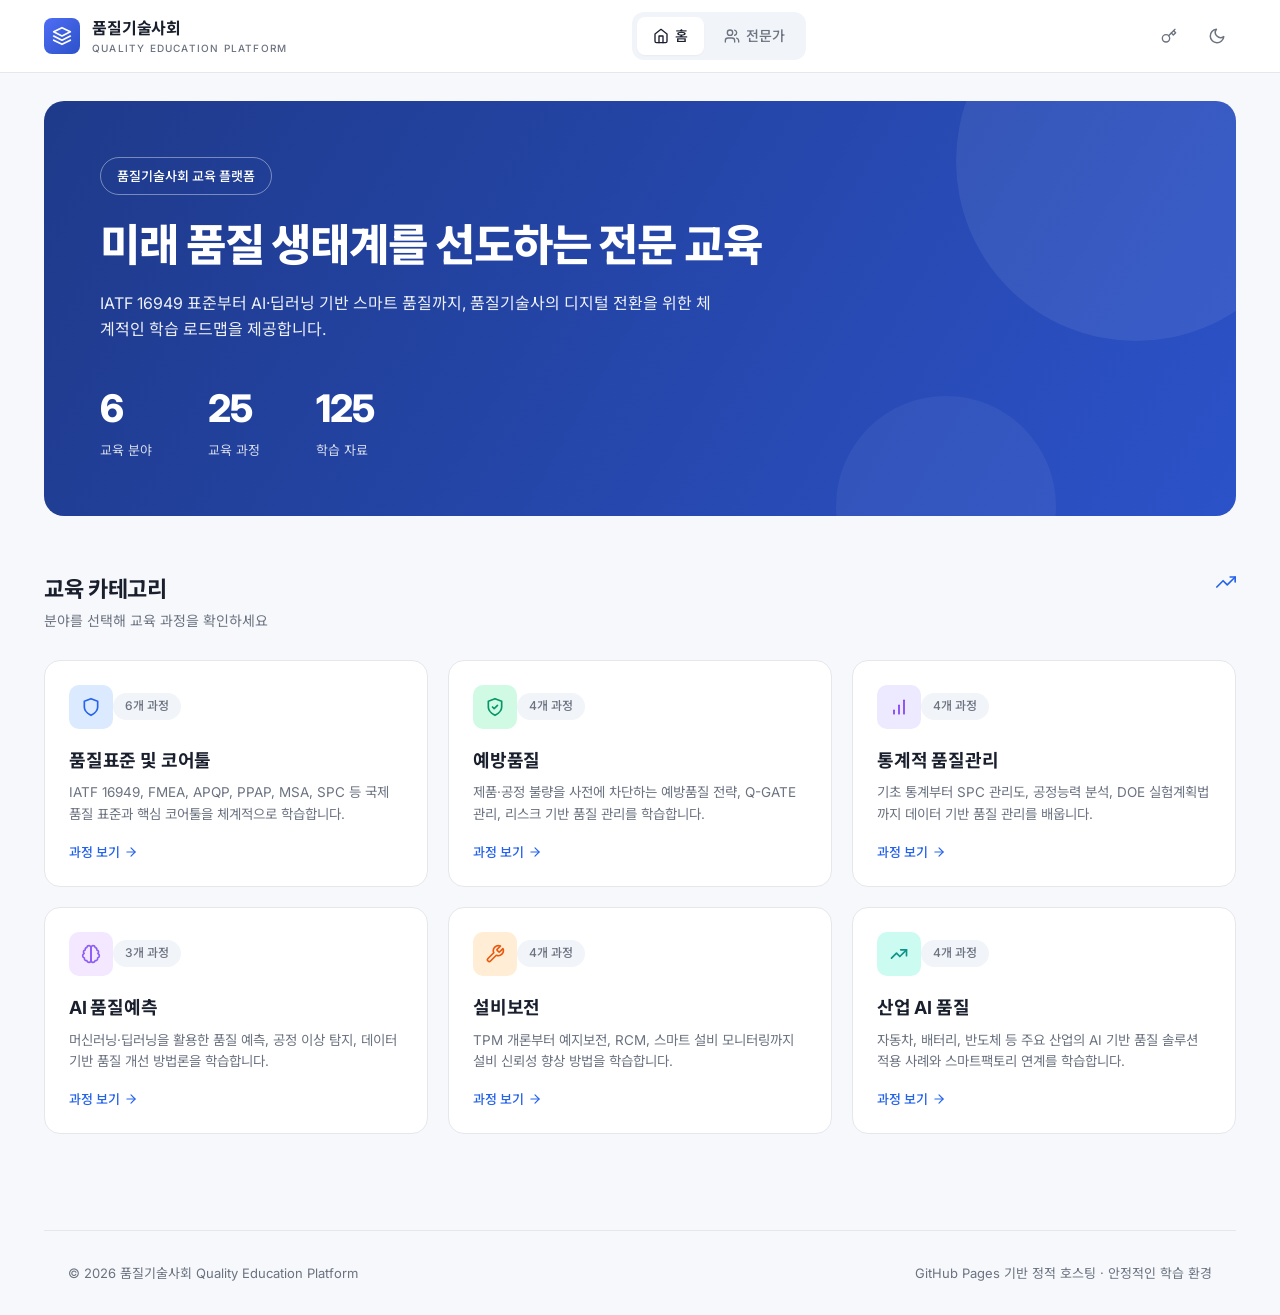
==== commit 44e79369: "Add files via upload" ====
--- a/index.html
+++ b/index.html
@@ -24,6 +24,10 @@
   --primary-light: #3b82f6;
   --hero-from: #1e3a8a;
   --hero-to: #2c52c9;
+  --danger: #dc2626;
+  --danger-bg: #fee2e2;
+  --success: #059669;
+  --success-bg: #d1fae5;
   --shadow-sm: 0 1px 2px rgba(15, 23, 42, .04);
   --shadow: 0 1px 3px rgba(15, 23, 42, .06), 0 1px 2px rgba(15, 23, 42, .04);
   --shadow-lg: 0 10px 25px -5px rgba(15, 23, 42, .08), 0 8px 10px -6px rgba(15, 23, 42, .04);
@@ -35,6 +39,7 @@
   --c-violet: #8b5cf6;   --c-violet-bg: #f3e8ff;
   --c-orange: #ea580c;   --c-orange-bg: #ffedd5;
   --c-teal: #0d9488;     --c-teal-bg: #ccfbf1;
+  --c-red: #dc2626;      --c-red-bg: #fee2e2;
 }
 [data-theme="dark"] {
   --bg: #0b0f17;
@@ -46,6 +51,8 @@
   --text-soft: #6b7280;
   --border: #2a3142;
   --border-strong: #374151;
+  --danger-bg: rgba(220, 38, 38, .18);
+  --success-bg: rgba(5, 150, 105, .18);
   --shadow-sm: 0 1px 2px rgba(0, 0, 0, .3);
   --shadow: 0 1px 3px rgba(0, 0, 0, .35);
   --shadow-lg: 0 10px 25px -5px rgba(0, 0, 0, .4);
@@ -55,6 +62,7 @@
   --c-violet-bg: rgba(139, 92, 246, .15);
   --c-orange-bg: rgba(234, 88, 12, .18);
   --c-teal-bg: rgba(13, 148, 136, .18);
+  --c-red-bg: rgba(220, 38, 38, .18);
 }
 * { box-sizing: border-box; margin: 0; padding: 0; }
 html, body { height: 100%; }
@@ -69,6 +77,7 @@
 a { color: inherit; text-decoration: none; }
 button { font: inherit; cursor: pointer; border: none; background: none; color: inherit; }
 img, svg { display: block; }
+input { font: inherit; }
 .container { max-width: 1240px; margin: 0 auto; padding: 0 24px; }
 
 /* Header */
@@ -78,10 +87,7 @@
   position: sticky; top: 0; z-index: 50;
   backdrop-filter: blur(8px);
 }
-.header-inner {
-  display: flex; align-items: center; justify-content: space-between;
-  height: 72px;
-}
+.header-inner { display: flex; align-items: center; justify-content: space-between; height: 72px; }
 .logo { display: flex; align-items: center; gap: 12px; }
 .logo-mark {
   width: 36px; height: 36px; border-radius: 8px;
@@ -101,12 +107,17 @@
 .nav-pill.active { background: var(--surface); color: var(--text); box-shadow: var(--shadow-sm); }
 [data-theme="dark"] .nav-pill.active { background: var(--primary-2); color: white; }
 
-.header-right { display: flex; align-items: center; gap: 12px; }
+.header-right { display: flex; align-items: center; gap: 10px; }
 .icon-btn {
   width: 38px; height: 38px; border-radius: 10px; display: grid; place-items: center;
   color: var(--text-muted); transition: all .15s ease;
 }
 .icon-btn:hover { background: var(--surface-alt); color: var(--text); }
+.admin-badge {
+  background: var(--c-green-bg); color: var(--c-green);
+  font-size: 11.5px; font-weight: 600; padding: 5px 10px; border-radius: 999px;
+  display: inline-flex; align-items: center; gap: 5px;
+}
 
 /* Hero */
 .hero {
@@ -128,10 +139,7 @@
   display: inline-block; padding: 8px 16px; font-size: 13px; font-weight: 500;
   border: 1px solid rgba(255,255,255,.4); border-radius: 999px; margin-bottom: 24px;
 }
-.hero h1 {
-  font-size: 44px; font-weight: 800; line-height: 1.2; letter-spacing: -.025em;
-  margin-bottom: 18px;
-}
+.hero h1 { font-size: 44px; font-weight: 800; line-height: 1.2; letter-spacing: -.025em; margin-bottom: 18px; }
 .hero-desc { font-size: 16px; opacity: .92; max-width: 620px; line-height: 1.65; }
 .hero-stats { display: flex; gap: 56px; margin-top: 36px; }
 .stat .num { font-size: 38px; font-weight: 800; letter-spacing: -.02em; }
@@ -153,13 +161,8 @@
 }
 .cat-card:hover { transform: translateY(-2px); box-shadow: var(--shadow-lg); border-color: var(--border-strong); }
 .cat-head { display: flex; align-items: center; justify-content: space-between; margin-bottom: 18px; }
-.cat-icon {
-  width: 44px; height: 44px; border-radius: 10px; display: grid; place-items: center;
-}
-.cat-count {
-  background: var(--surface-alt); color: var(--text-muted); padding: 4px 12px;
-  font-size: 12px; font-weight: 500; border-radius: 999px;
-}
+.cat-icon { width: 44px; height: 44px; border-radius: 10px; display: grid; place-items: center; }
+.cat-count { background: var(--surface-alt); color: var(--text-muted); padding: 4px 12px; font-size: 12px; font-weight: 500; border-radius: 999px; }
 .cat-title { font-size: 18px; font-weight: 700; letter-spacing: -.01em; margin-bottom: 8px; }
 .cat-desc { color: var(--text-muted); font-size: 13.5px; line-height: 1.6; flex: 1; }
 .cat-link { color: var(--c-blue); font-size: 13px; font-weight: 500; margin-top: 16px; display: inline-flex; align-items: center; gap: 4px; }
@@ -173,23 +176,15 @@
 .cat-teal .cat-icon { background: var(--c-teal-bg); color: var(--c-teal); }
 
 /* Breadcrumb / Back */
-.back-link {
-  display: inline-flex; align-items: center; gap: 6px;
-  color: var(--text-muted); font-size: 14px; margin-bottom: 20px;
-  padding: 8px 0; transition: color .15s ease;
-}
+.back-link { display: inline-flex; align-items: center; gap: 6px; color: var(--text-muted); font-size: 14px; margin-bottom: 20px; padding: 8px 0; transition: color .15s ease; }
 .back-link:hover { color: var(--text); }
 
-/* Course list (category page) */
+/* Page head + Course list */
 .page-head { margin: 28px 0 32px; }
 .page-head h1 { font-size: 28px; font-weight: 800; letter-spacing: -.02em; margin-bottom: 8px; }
 .page-head p { color: var(--text-muted); }
 .course-grid { display: grid; grid-template-columns: repeat(2, 1fr); gap: 16px; }
-.course-card {
-  background: var(--surface); border: 1px solid var(--border); border-radius: var(--radius);
-  padding: 22px; cursor: pointer; transition: all .15s ease;
-  text-align: left; display: flex; flex-direction: column; gap: 8px;
-}
+.course-card { background: var(--surface); border: 1px solid var(--border); border-radius: var(--radius); padding: 22px; cursor: pointer; transition: all .15s ease; text-align: left; display: flex; flex-direction: column; gap: 8px; }
 .course-card:hover { border-color: var(--border-strong); box-shadow: var(--shadow); transform: translateY(-1px); }
 .course-meta { display: flex; align-items: center; gap: 8px; flex-wrap: wrap; }
 .tag { font-size: 11.5px; padding: 3px 10px; border-radius: 6px; font-weight: 500; }
@@ -202,144 +197,154 @@
 .course-foot { color: var(--text-soft); font-size: 12.5px; margin-top: 6px; display: inline-flex; align-items: center; gap: 5px; }
 
 /* Course Detail */
-.course-hero {
-  background: var(--surface); border: 1px solid var(--border); border-radius: var(--radius-lg);
-  padding: 28px 32px; margin-bottom: 24px; display: flex; justify-content: space-between; align-items: flex-start; gap: 24px;
-}
+.course-hero { background: var(--surface); border: 1px solid var(--border); border-radius: var(--radius-lg); padding: 28px 32px; margin-bottom: 24px; display: flex; justify-content: space-between; align-items: flex-start; gap: 24px; }
 .course-hero-left { flex: 1; }
 .course-hero h1 { font-size: 26px; font-weight: 800; letter-spacing: -.02em; margin: 10px 0 10px; }
 .course-hero .summary { color: var(--text-muted); margin-bottom: 14px; max-width: 720px; }
 .course-hero-time { color: var(--text-soft); font-size: 13px; display: inline-flex; align-items: center; gap: 6px; }
-.btn-upload {
-  background: var(--primary); color: white; padding: 10px 18px; border-radius: 10px;
-  font-size: 13.5px; font-weight: 500; display: inline-flex; align-items: center; gap: 6px;
-  transition: all .15s ease;
-}
-.btn-upload:hover { background: var(--primary-2); }
+.btn { display: inline-flex; align-items: center; gap: 6px; padding: 10px 18px; border-radius: 10px; font-size: 13.5px; font-weight: 500; transition: all .15s ease; }
+.btn-primary { background: var(--primary); color: white; }
+.btn-primary:hover { background: var(--primary-2); }
+.btn-ghost { background: var(--surface-alt); color: var(--text); }
+.btn-ghost:hover { background: var(--surface-hover); }
+.btn-danger { background: var(--danger); color: white; }
+.btn-danger:hover { background: #b91c1c; }
+.btn:disabled { opacity: .5; cursor: not-allowed; }
 
 /* Tabs */
-.tabs {
-  display: flex; gap: 4px; background: var(--surface); border: 1px solid var(--border);
-  border-radius: var(--radius); padding: 6px; margin-bottom: 16px; overflow-x: auto;
-}
-.tab {
-  padding: 10px 16px; border-radius: 8px; font-size: 13.5px; font-weight: 500;
-  color: var(--text-muted); display: inline-flex; align-items: center; gap: 6px;
-  white-space: nowrap; transition: all .15s ease;
-}
+.tabs { display: flex; gap: 4px; background: var(--surface); border: 1px solid var(--border); border-radius: var(--radius); padding: 6px; margin-bottom: 16px; overflow-x: auto; }
+.tab { padding: 10px 16px; border-radius: 8px; font-size: 13.5px; font-weight: 500; color: var(--text-muted); display: inline-flex; align-items: center; gap: 6px; white-space: nowrap; transition: all .15s ease; }
 .tab:hover { color: var(--text); }
 .tab.active { background: var(--surface-alt); color: var(--text); box-shadow: var(--shadow-sm); }
-.tab-count {
-  background: var(--surface-alt); color: var(--text-muted); border-radius: 999px;
-  padding: 1px 8px; font-size: 11px; font-weight: 600;
-}
+.tab-count { background: var(--surface-alt); color: var(--text-muted); border-radius: 999px; padding: 1px 8px; font-size: 11px; font-weight: 600; }
 .tab.active .tab-count { background: var(--primary); color: white; }
 [data-theme="dark"] .tab.active { background: var(--surface-hover); }
 
-.tab-panel {
-  background: var(--surface); border: 1px solid var(--border); border-radius: var(--radius);
-  padding: 22px 24px;
-}
+.tab-panel { background: var(--surface); border: 1px solid var(--border); border-radius: var(--radius); padding: 22px 24px; }
 .tab-panel-head { display: flex; align-items: center; justify-content: space-between; margin-bottom: 18px; }
 .tab-panel-head-left { display: flex; align-items: center; gap: 14px; }
-.tab-icon {
-  width: 36px; height: 36px; border-radius: 8px; display: grid; place-items: center;
-  background: var(--c-blue-bg); color: var(--c-blue);
-}
+.tab-icon { width: 36px; height: 36px; border-radius: 8px; display: grid; place-items: center; background: var(--c-blue-bg); color: var(--c-blue); }
 .tab-panel-head h3 { font-size: 15px; font-weight: 700; }
 .tab-panel-head .sub { font-size: 12.5px; color: var(--text-muted); margin-top: 2px; }
 .tab-panel-head-right { display: flex; align-items: center; gap: 8px; }
-.count-badge {
-  background: var(--surface-alt); padding: 4px 12px; border-radius: 999px;
-  font-size: 12px; font-weight: 500; color: var(--text-muted);
-}
-
-/* File list */
-.file-list { display: flex; flex-direction: column; gap: 8px; }
-.file-item {
-  display: flex; align-items: center; gap: 14px; padding: 12px 14px;
-  border-radius: 10px; transition: background .15s ease;
-  border: 1px solid var(--border);
-}
-.file-item:hover { background: var(--surface-alt); }
-.file-icon {
-  width: 36px; height: 36px; border-radius: 8px;
-  background: var(--c-blue-bg); color: var(--c-blue);
-  display: grid; place-items: center; flex-shrink: 0;
-}
-.file-info { flex: 1; min-width: 0; }
-.file-name { font-size: 14px; font-weight: 500; white-space: nowrap; overflow: hidden; text-overflow: ellipsis; }
-.file-meta { font-size: 12px; color: var(--text-muted); margin-top: 2px; }
+.count-badge { background: var(--surface-alt); padding: 4px 12px; border-radius: 999px; font-size: 12px; font-weight: 500; color: var(--text-muted); }
+
+/* Drop zone */
+.drop-zone {
+  border: 2px dashed var(--border-strong); border-radius: 12px; padding: 28px; text-align: center;
+  margin-bottom: 18px; transition: all .15s ease; background: var(--surface-alt); cursor: pointer;
+}
+.drop-zone:hover, .drop-zone.dragover { border-color: var(--primary-2); background: var(--c-blue-bg); }
+.drop-zone-text { color: var(--text-muted); font-size: 13.5px; margin-top: 8px; }
+.drop-zone-text strong { color: var(--text); font-weight: 600; }
+.drop-zone-icon { color: var(--primary-2); }
+.drop-zone input[type=file] { display: none; }
+
+/* File table (Drive style) */
+.file-table { background: var(--surface); border-radius: 8px; overflow: hidden; }
+.file-table-header {
+  display: grid; grid-template-columns: 1fr 110px 110px 130px; gap: 12px;
+  padding: 10px 16px; border-bottom: 1px solid var(--border);
+  font-size: 12px; color: var(--text-muted); font-weight: 600; text-transform: uppercase; letter-spacing: .05em;
+}
+.file-row {
+  display: grid; grid-template-columns: 1fr 110px 110px 130px; gap: 12px; align-items: center;
+  padding: 10px 16px; border-bottom: 1px solid var(--border);
+  transition: background .12s ease;
+}
+.file-row:last-child { border-bottom: none; }
+.file-row:hover { background: var(--surface-alt); }
+.file-row.uploading { opacity: .7; }
+.file-name-cell { display: flex; align-items: center; gap: 12px; min-width: 0; }
+.file-icon { width: 32px; height: 32px; border-radius: 7px; display: grid; place-items: center; flex-shrink: 0; }
+.file-icon.fi-pdf { background: var(--c-red-bg); color: var(--c-red); }
+.file-icon.fi-ppt { background: var(--c-orange-bg); color: var(--c-orange); }
+.file-icon.fi-xls { background: var(--c-green-bg); color: var(--c-green); }
+.file-icon.fi-doc { background: var(--c-blue-bg); color: var(--c-blue); }
+.file-icon.fi-img { background: var(--c-purple-bg); color: var(--c-purple); }
+.file-icon.fi-zip { background: var(--c-violet-bg); color: var(--c-violet); }
+.file-icon.fi-default { background: var(--surface-alt); color: var(--text-muted); }
+.file-name {
+  font-size: 14px; font-weight: 500; white-space: nowrap; overflow: hidden; text-overflow: ellipsis;
+  flex: 1; min-width: 0;
+}
+.file-meta-cell { font-size: 13px; color: var(--text-muted); }
+.file-actions { display: flex; gap: 4px; justify-content: flex-end; }
 .file-action {
-  padding: 8px 14px; border-radius: 8px; font-size: 12.5px; font-weight: 500;
-  background: var(--surface-alt); color: var(--text);
-}
-.file-action:hover { background: var(--surface-hover); }
+  width: 32px; height: 32px; border-radius: 8px; display: grid; place-items: center;
+  color: var(--text-muted); transition: all .12s ease; background: transparent;
+}
+.file-action:hover { background: var(--surface-hover); color: var(--text); }
+.file-action.fa-delete:hover { background: var(--danger-bg); color: var(--danger); }
+.file-action.fa-rename:hover { background: var(--c-blue-bg); color: var(--c-blue); }
+
+.upload-progress {
+  display: flex; align-items: center; gap: 12px; padding: 12px 16px;
+  background: var(--c-blue-bg); border-radius: 10px; margin-bottom: 12px;
+  font-size: 13.5px; color: var(--c-blue);
+}
+.upload-progress .progress-bar {
+  flex: 1; height: 6px; background: rgba(255,255,255,.5); border-radius: 999px; overflow: hidden;
+}
+.upload-progress .progress-fill {
+  height: 100%; background: var(--primary-2); border-radius: 999px; transition: width .25s ease;
+}
 
 /* Empty / Error states */
-.state {
-  text-align: center; padding: 32px 20px; border-radius: 10px;
-  background: var(--surface-alt); color: var(--text-muted); font-size: 13.5px;
-}
-.state.empty { background: var(--surface-alt); }
-.state-action {
-  display: inline-flex; align-items: center; gap: 6px; margin-top: 14px;
-  background: var(--primary); color: white; padding: 9px 16px; border-radius: 8px;
-  font-size: 13px; font-weight: 500;
-}
+.state { text-align: center; padding: 32px 20px; border-radius: 10px; background: var(--surface-alt); color: var(--text-muted); font-size: 13.5px; }
+.state-action { display: inline-flex; align-items: center; gap: 6px; margin-top: 14px; background: var(--primary); color: white; padding: 9px 16px; border-radius: 8px; font-size: 13px; font-weight: 500; }
 
 /* Modal */
-.modal-backdrop {
-  position: fixed; inset: 0; background: rgba(15, 23, 42, .5); z-index: 100;
-  display: grid; place-items: center; padding: 24px;
-  animation: fadeIn .15s ease;
-}
-.modal {
-  background: var(--surface); border-radius: 16px; max-width: 540px; width: 100%;
-  padding: 28px; box-shadow: var(--shadow-lg);
-}
-.modal h2 { font-size: 19px; font-weight: 700; margin-bottom: 8px; letter-spacing: -.01em; }
-.modal p { color: var(--text-muted); font-size: 14px; line-height: 1.65; margin-bottom: 14px; }
-.modal code {
-  background: var(--surface-alt); padding: 2px 6px; border-radius: 4px;
-  font-family: 'JetBrains Mono', 'Fira Code', monospace; font-size: 12.5px;
-}
-.modal-steps { padding-left: 20px; margin-bottom: 18px; }
+.modal-backdrop { position: fixed; inset: 0; background: rgba(15, 23, 42, .55); z-index: 100; display: grid; place-items: center; padding: 24px; animation: fadeIn .15s ease; }
+.modal { background: var(--surface); border-radius: 16px; max-width: 560px; width: 100%; padding: 28px; box-shadow: var(--shadow-lg); max-height: calc(100vh - 48px); overflow-y: auto; }
+.modal-title { display: flex; justify-content: space-between; align-items: flex-start; margin-bottom: 8px; }
+.modal h2 { font-size: 19px; font-weight: 700; letter-spacing: -.01em; }
+.modal p { color: var(--text-muted); font-size: 14px; line-height: 1.65; margin-bottom: 12px; }
+.modal code { background: var(--surface-alt); padding: 2px 6px; border-radius: 4px; font-family: 'JetBrains Mono', 'Fira Code', monospace; font-size: 12.5px; }
+.modal-steps { padding-left: 20px; margin: 8px 0 16px; }
 .modal-steps li { color: var(--text); font-size: 13.5px; margin-bottom: 8px; line-height: 1.6; }
-.modal-actions { display: flex; gap: 10px; justify-content: flex-end; margin-top: 8px; }
-.modal-btn { padding: 10px 18px; border-radius: 8px; font-weight: 500; font-size: 14px; }
-.modal-btn.primary { background: var(--primary); color: white; }
-.modal-btn.primary:hover { background: var(--primary-2); }
-.modal-btn.ghost { background: var(--surface-alt); color: var(--text); }
-.modal-btn.ghost:hover { background: var(--surface-hover); }
-
+.modal-actions { display: flex; gap: 10px; justify-content: flex-end; margin-top: 18px; }
+.modal-input {
+  width: 100%; padding: 10px 14px; border-radius: 8px; border: 1px solid var(--border-strong);
+  background: var(--surface); color: var(--text); font-size: 14px; margin: 8px 0;
+}
+.modal-input:focus { outline: none; border-color: var(--primary-2); box-shadow: 0 0 0 3px rgba(37,99,235,.18); }
+.modal-warning {
+  background: var(--c-orange-bg); color: var(--c-orange); border-radius: 8px;
+  padding: 10px 14px; font-size: 12.5px; margin: 10px 0; font-weight: 500;
+}
+.modal-success {
+  background: var(--success-bg); color: var(--success); border-radius: 8px;
+  padding: 10px 14px; font-size: 13px; margin: 10px 0;
+}
+
+/* Toast */
+.toast-container { position: fixed; bottom: 24px; right: 24px; z-index: 200; display: flex; flex-direction: column; gap: 10px; }
+.toast {
+  background: var(--surface); border: 1px solid var(--border); border-radius: 12px;
+  padding: 12px 18px; box-shadow: var(--shadow-lg); font-size: 13.5px;
+  display: flex; align-items: center; gap: 10px; max-width: 380px;
+  animation: slideIn .25s ease;
+}
+.toast.success { border-left: 3px solid var(--success); }
+.toast.error { border-left: 3px solid var(--danger); }
+.toast.info { border-left: 3px solid var(--primary-2); }
+@keyframes slideIn { from { transform: translateX(20px); opacity: 0 } to { transform: translateX(0); opacity: 1 } }
 @keyframes fadeIn { from { opacity: 0 } to { opacity: 1 } }
-.spinner {
-  width: 22px; height: 22px; border: 2.5px solid var(--border);
-  border-top-color: var(--primary-2); border-radius: 50%;
-  animation: spin .7s linear infinite; margin: 0 auto;
-}
+
+.spinner { width: 22px; height: 22px; border: 2.5px solid var(--border); border-top-color: var(--primary-2); border-radius: 50%; animation: spin .7s linear infinite; margin: 0 auto; }
 @keyframes spin { to { transform: rotate(360deg) } }
 
 /* Experts page */
 .experts-grid { display: grid; grid-template-columns: repeat(3, 1fr); gap: 20px; margin-top: 24px; }
-.expert-card {
-  background: var(--surface); border: 1px solid var(--border); border-radius: var(--radius-lg);
-  padding: 24px; text-align: center;
-}
-.expert-avatar {
-  width: 72px; height: 72px; border-radius: 50%; background: linear-gradient(135deg, #4f6df5, #2c52c9);
-  margin: 0 auto 14px; display: grid; place-items: center; color: white; font-weight: 700; font-size: 22px;
-}
+.expert-card { background: var(--surface); border: 1px solid var(--border); border-radius: var(--radius-lg); padding: 24px; text-align: center; }
+.expert-avatar { width: 72px; height: 72px; border-radius: 50%; background: linear-gradient(135deg, #4f6df5, #2c52c9); margin: 0 auto 14px; display: grid; place-items: center; color: white; font-weight: 700; font-size: 22px; }
 .expert-name { font-weight: 700; font-size: 16px; margin-bottom: 4px; }
 .expert-role { color: var(--text-muted); font-size: 13px; }
 .expert-tags { display: flex; flex-wrap: wrap; gap: 6px; justify-content: center; margin-top: 12px; }
 
 /* Footer */
-.site-footer {
-  margin-top: 64px; padding: 32px 0; border-top: 1px solid var(--border);
-  color: var(--text-muted); font-size: 13px;
-}
+.site-footer { margin-top: 64px; padding: 32px 0; border-top: 1px solid var(--border); color: var(--text-muted); font-size: 13px; }
 .footer-inner { display: flex; justify-content: space-between; align-items: center; flex-wrap: wrap; gap: 12px; }
 
 /* Responsive */
@@ -350,6 +355,10 @@
   .hero h1 { font-size: 32px; }
   .hero-stats { gap: 28px; }
   .course-hero { flex-direction: column; }
+  .file-table-header { display: none; }
+  .file-row { grid-template-columns: 1fr; gap: 6px; padding: 14px 16px; }
+  .file-row .file-meta-cell { font-size: 12px; }
+  .file-actions { justify-content: flex-start; margin-top: 6px; }
 }
 @media (max-width: 600px) {
   .cat-grid { grid-template-columns: 1fr; }
@@ -368,6 +377,7 @@
 </head>
 <body>
 <div id="app"></div>
+<div class="toast-container" id="toast-container"></div>
 
 <script>
 /* ============================================================
@@ -376,15 +386,13 @@
 const REPO_OWNER = 'kjun771115';
 const REPO_NAME = 'quality-education-platform';
 const REPO_BRANCH = 'main';
-const CACHE_TTL_MS = 5 * 60 * 1000;
+const CACHE_TTL_MS = 60 * 1000; // 1 minute (shorter so changes show fast)
 
 /* ============================================================
    Data: Categories & Courses (25 courses)
    ============================================================ */
 const CATEGORIES = [
-  {
-    slug: 'standards', color: 'blue', icon: 'shield',
-    name: '품질표준 및 코어툴',
+  { slug: 'standards', color: 'blue', icon: 'shield', name: '품질표준 및 코어툴',
     description: 'IATF 16949, FMEA, APQP, PPAP, MSA, SPC 등 국제 품질 표준과 핵심 코어툴을 체계적으로 학습합니다.',
     courses: [
       { id: 1, code: 'QS-101', title: 'IATF 16949', level: '입문', hours: 10, summary: '자동차 산업 품질경영시스템 표준의 요구사항과 적용 방법을 학습합니다.' },
@@ -393,62 +401,46 @@
       { id: 4, code: 'QS-104', title: 'PPAP', level: '중급', hours: 8, summary: '생산부품 승인절차의 18가지 요구문서와 제출 레벨을 학습합니다.' },
       { id: 5, code: 'QS-105', title: 'MSA', level: '중급', hours: 12, summary: '측정시스템 분석 기법(Gage R&R, Bias, Linearity)을 실무 데이터로 학습합니다.' },
       { id: 6, code: 'QS-106', title: 'SPC', level: '중급', hours: 12, summary: '통계적 공정관리의 핵심 원리와 관리도 운영 방법을 학습합니다.' }
-    ]
-  },
-  {
-    slug: 'prevention', color: 'green', icon: 'shield-check',
-    name: '예방품질',
+    ]},
+  { slug: 'prevention', color: 'green', icon: 'shield-check', name: '예방품질',
     description: '제품·공정 불량을 사전에 차단하는 예방품질 전략, Q-GATE 관리, 리스크 기반 품질 관리를 학습합니다.',
     courses: [
       { id: 7, code: 'PQ-101', title: 'Q-GATE 관리', level: '중급', hours: 8, summary: '개발 단계별 품질 게이트의 설정 기준과 통과 평가 방법을 학습합니다.' },
       { id: 8, code: 'PQ-102', title: '리스크 기반 품질관리', level: '고급', hours: 10, summary: 'ISO 9001 기반 리스크 기반 사고와 품질 리스크 평가 프로세스를 학습합니다.' },
       { id: 9, code: 'PQ-103', title: '예방품질 전략 수립', level: '고급', hours: 8, summary: '신제품 개발 단계의 예방품질 전략과 KPI 설계 방법을 학습합니다.' },
       { id: 10, code: 'PQ-104', title: '공정 불량 사전 차단', level: '중급', hours: 10, summary: 'Poka-Yoke, 검사 자동화 등 공정 불량 차단 기법을 사례로 학습합니다.' }
-    ]
-  },
-  {
-    slug: 'statistical', color: 'purple', icon: 'bar-chart',
-    name: '통계적 품질관리',
+    ]},
+  { slug: 'statistical', color: 'purple', icon: 'bar-chart', name: '통계적 품질관리',
     description: '기초 통계부터 SPC 관리도, 공정능력 분석, DOE 실험계획법까지 데이터 기반 품질 관리를 배웁니다.',
     courses: [
       { id: 11, code: 'SQ-101', title: '기초 통계', level: '입문', hours: 10, summary: '품질 분석에 필요한 기초 통계(기술통계, 확률분포, 가설검정, 신뢰구간)를 품질 현장 예제 중심으로 학습합니다.' },
       { id: 12, code: 'SQ-102', title: 'SPC 관리도', level: '중급', hours: 12, summary: 'X-bar R, p, np, c, u 관리도의 원리와 운영 방법을 데이터로 학습합니다.' },
       { id: 13, code: 'SQ-103', title: '공정능력 분석', level: '중급', hours: 10, summary: 'Cp, Cpk, Pp, Ppk 등 공정능력 지수의 산출과 해석을 학습합니다.' },
       { id: 14, code: 'SQ-104', title: 'DOE 실험계획법', level: '고급', hours: 16, summary: '완전요인, 부분요인, 반응표면 설계 등 DOE 기법을 Minitab으로 실습합니다.' }
-    ]
-  },
-  {
-    slug: 'ai-predict', color: 'violet', icon: 'brain',
-    name: 'AI 품질예측',
+    ]},
+  { slug: 'ai-predict', color: 'violet', icon: 'brain', name: 'AI 품질예측',
     description: '머신러닝·딥러닝을 활용한 품질 예측, 공정 이상 탐지, 데이터 기반 품질 개선 방법론을 학습합니다.',
     courses: [
       { id: 15, code: 'AI-101', title: '머신러닝 품질예측', level: '중급', hours: 14, summary: 'Random Forest, XGBoost 등 머신러닝 모델로 품질 결과를 예측합니다.' },
       { id: 16, code: 'AI-102', title: '딥러닝 품질예측', level: '고급', hours: 18, summary: 'CNN, LSTM 등 딥러닝 아키텍처를 활용한 시계열·이미지 기반 품질 예측을 학습합니다.' },
       { id: 17, code: 'AI-103', title: '데이터 기반 품질개선', level: '중급', hours: 12, summary: '실 제조 데이터를 활용한 EDA, 피처 엔지니어링, 개선 인사이트 도출을 학습합니다.' }
-    ]
-  },
-  {
-    slug: 'maintenance', color: 'orange', icon: 'wrench',
-    name: '설비보전',
+    ]},
+  { slug: 'maintenance', color: 'orange', icon: 'wrench', name: '설비보전',
     description: 'TPM 개론부터 예지보전, RCM, 스마트 설비 모니터링까지 설비 신뢰성 향상 방법을 학습합니다.',
     courses: [
       { id: 18, code: 'EM-101', title: 'TPM 개론', level: '입문', hours: 10, summary: 'Total Productive Maintenance의 8대 활동 기둥과 실행 방법을 학습합니다.' },
       { id: 19, code: 'EM-102', title: '예지보전 (Predictive Maintenance)', level: '고급', hours: 14, summary: '센서 데이터 기반 설비 이상 예측과 잔여수명 추정 모델을 학습합니다.' },
       { id: 20, code: 'EM-103', title: 'RCM 신뢰성 중심 정비', level: '중급', hours: 12, summary: 'Reliability-Centered Maintenance 방법론과 의사결정 로직을 학습합니다.' },
       { id: 21, code: 'EM-104', title: '스마트 설비 모니터링', level: '고급', hours: 12, summary: 'IoT·MES 연계 실시간 설비 모니터링과 알람 체계 구축을 학습합니다.' }
-    ]
-  },
-  {
-    slug: 'industry-ai', color: 'teal', icon: 'chart-up',
-    name: '산업 AI 품질',
+    ]},
+  { slug: 'industry-ai', color: 'teal', icon: 'chart-up', name: '산업 AI 품질',
     description: '자동차, 배터리, 반도체 등 주요 산업의 AI 기반 품질 솔루션 적용 사례와 스마트팩토리 연계를 학습합니다.',
     courses: [
       { id: 22, code: 'IA-101', title: '자동차 AI 품질', level: '고급', hours: 16, summary: '자동차 OEM/Tier1의 AI 비전검사, ADAS 품질 보증 사례를 학습합니다.' },
       { id: 23, code: 'IA-102', title: '배터리 AI 품질', level: '고급', hours: 16, summary: '2차전지 셀·모듈·팩 단계의 AI 품질 예측 모델을 사례로 학습합니다.' },
       { id: 24, code: 'IA-103', title: '반도체 AI 품질', level: '고급', hours: 16, summary: 'FAB·패키지 공정의 결함 분류, 수율 예측 AI 모델을 학습합니다.' },
       { id: 25, code: 'IA-104', title: '스마트팩토리 연계', level: '고급', hours: 14, summary: 'MES·ERP와 AI 품질 시스템의 연계 아키텍처와 데이터 파이프라인을 학습합니다.' }
-    ]
-  }
+    ]}
 ];
 
 const TABS = [
@@ -463,39 +455,45 @@
    SVG Icons
    ============================================================ */
 const ICONS = {
-  logo: '<svg width="20" height="20" viewBox="0 0 24 24" fill="none" stroke="currentColor" stroke-width="2" stroke-linecap="round" stroke-linejoin="round"><polygon points="12 2 2 7 12 12 22 7 12 2"></polygon><polyline points="2 17 12 22 22 17"></polyline><polyline points="2 12 12 17 22 12"></polyline></svg>',
-  home: '<svg width="16" height="16" viewBox="0 0 24 24" fill="none" stroke="currentColor" stroke-width="2" stroke-linecap="round" stroke-linejoin="round"><path d="m3 9 9-7 9 7v11a2 2 0 0 1-2 2H5a2 2 0 0 1-2-2z"></path><polyline points="9 22 9 12 15 12 15 22"></polyline></svg>',
-  users: '<svg width="16" height="16" viewBox="0 0 24 24" fill="none" stroke="currentColor" stroke-width="2" stroke-linecap="round" stroke-linejoin="round"><path d="M16 21v-2a4 4 0 0 0-4-4H6a4 4 0 0 0-4 4v2"></path><circle cx="9" cy="7" r="4"></circle><path d="M22 21v-2a4 4 0 0 0-3-3.87"></path><path d="M16 3.13a4 4 0 0 1 0 7.75"></path></svg>',
-  moon: '<svg width="18" height="18" viewBox="0 0 24 24" fill="none" stroke="currentColor" stroke-width="2" stroke-linecap="round" stroke-linejoin="round"><path d="M21 12.79A9 9 0 1 1 11.21 3 7 7 0 0 0 21 12.79z"></path></svg>',
-  sun: '<svg width="18" height="18" viewBox="0 0 24 24" fill="none" stroke="currentColor" stroke-width="2" stroke-linecap="round" stroke-linejoin="round"><circle cx="12" cy="12" r="4"></circle><path d="M12 2v2M12 20v2M4.93 4.93l1.41 1.41M17.66 17.66l1.41 1.41M2 12h2M20 12h2M4.93 19.07l1.41-1.41M17.66 6.34l1.41-1.41"></path></svg>',
-  shield: '<svg width="20" height="20" viewBox="0 0 24 24" fill="none" stroke="currentColor" stroke-width="2" stroke-linecap="round" stroke-linejoin="round"><path d="M12 22s8-4 8-10V5l-8-3-8 3v7c0 6 8 10 8 10z"></path></svg>',
-  'shield-check': '<svg width="20" height="20" viewBox="0 0 24 24" fill="none" stroke="currentColor" stroke-width="2" stroke-linecap="round" stroke-linejoin="round"><path d="M12 22s8-4 8-10V5l-8-3-8 3v7c0 6 8 10 8 10z"></path><polyline points="9 12 11 14 15 10"></polyline></svg>',
-  'bar-chart': '<svg width="20" height="20" viewBox="0 0 24 24" fill="none" stroke="currentColor" stroke-width="2" stroke-linecap="round" stroke-linejoin="round"><line x1="12" y1="20" x2="12" y2="10"></line><line x1="18" y1="20" x2="18" y2="4"></line><line x1="6" y1="20" x2="6" y2="16"></line></svg>',
-  brain: '<svg width="20" height="20" viewBox="0 0 24 24" fill="none" stroke="currentColor" stroke-width="2" stroke-linecap="round" stroke-linejoin="round"><path d="M9.5 2A2.5 2.5 0 0 1 12 4.5v15a2.5 2.5 0 0 1-4.96.44 2.5 2.5 0 0 1-2.96-3.08 3 3 0 0 1-.34-5.58 2.5 2.5 0 0 1 1.32-4.24 2.5 2.5 0 0 1 1.98-3A2.5 2.5 0 0 1 9.5 2Z"></path><path d="M14.5 2A2.5 2.5 0 0 0 12 4.5v15a2.5 2.5 0 0 0 4.96.44 2.5 2.5 0 0 0 2.96-3.08 3 3 0 0 0 .34-5.58 2.5 2.5 0 0 0-1.32-4.24 2.5 2.5 0 0 0-1.98-3A2.5 2.5 0 0 0 14.5 2Z"></path></svg>',
-  wrench: '<svg width="20" height="20" viewBox="0 0 24 24" fill="none" stroke="currentColor" stroke-width="2" stroke-linecap="round" stroke-linejoin="round"><path d="M14.7 6.3a1 1 0 0 0 0 1.4l1.6 1.6a1 1 0 0 0 1.4 0l3.77-3.77a6 6 0 0 1-7.94 7.94l-6.91 6.91a2.12 2.12 0 0 1-3-3l6.91-6.91a6 6 0 0 1 7.94-7.94l-3.76 3.76z"></path></svg>',
-  'chart-up': '<svg width="20" height="20" viewBox="0 0 24 24" fill="none" stroke="currentColor" stroke-width="2" stroke-linecap="round" stroke-linejoin="round"><polyline points="3 17 9 11 13 15 21 7"></polyline><polyline points="14 7 21 7 21 14"></polyline></svg>',
-  trending: '<svg width="20" height="20" viewBox="0 0 24 24" fill="none" stroke="currentColor" stroke-width="2" stroke-linecap="round" stroke-linejoin="round"><polyline points="23 6 13.5 15.5 8.5 10.5 1 18"></polyline><polyline points="17 6 23 6 23 12"></polyline></svg>',
-  'arrow-left': '<svg width="16" height="16" viewBox="0 0 24 24" fill="none" stroke="currentColor" stroke-width="2" stroke-linecap="round" stroke-linejoin="round"><line x1="19" y1="12" x2="5" y2="12"></line><polyline points="12 19 5 12 12 5"></polyline></svg>',
-  'arrow-right': '<svg width="14" height="14" viewBox="0 0 24 24" fill="none" stroke="currentColor" stroke-width="2" stroke-linecap="round" stroke-linejoin="round"><line x1="5" y1="12" x2="19" y2="12"></line><polyline points="12 5 19 12 12 19"></polyline></svg>',
-  plus: '<svg width="16" height="16" viewBox="0 0 24 24" fill="none" stroke="currentColor" stroke-width="2.5" stroke-linecap="round" stroke-linejoin="round"><line x1="12" y1="5" x2="12" y2="19"></line><line x1="5" y1="12" x2="19" y2="12"></line></svg>',
-  clock: '<svg width="14" height="14" viewBox="0 0 24 24" fill="none" stroke="currentColor" stroke-width="2" stroke-linecap="round" stroke-linejoin="round"><circle cx="12" cy="12" r="10"></circle><polyline points="12 6 12 12 16 14"></polyline></svg>',
-  refresh: '<svg width="14" height="14" viewBox="0 0 24 24" fill="none" stroke="currentColor" stroke-width="2" stroke-linecap="round" stroke-linejoin="round"><polyline points="23 4 23 10 17 10"></polyline><polyline points="1 20 1 14 7 14"></polyline><path d="M3.51 9a9 9 0 0 1 14.85-3.36L23 10M1 14l4.64 4.36A9 9 0 0 0 20.49 15"></path></svg>',
-  book: '<svg width="18" height="18" viewBox="0 0 24 24" fill="none" stroke="currentColor" stroke-width="2" stroke-linecap="round" stroke-linejoin="round"><path d="M4 19.5A2.5 2.5 0 0 1 6.5 17H20"></path><path d="M6.5 2H20v20H6.5A2.5 2.5 0 0 1 4 19.5v-15A2.5 2.5 0 0 1 6.5 2z"></path></svg>',
-  'book-open': '<svg width="18" height="18" viewBox="0 0 24 24" fill="none" stroke="currentColor" stroke-width="2" stroke-linecap="round" stroke-linejoin="round"><path d="M2 3h6a4 4 0 0 1 4 4v14a3 3 0 0 0-3-3H2z"></path><path d="M22 3h-6a4 4 0 0 0-4 4v14a3 3 0 0 1 3-3h7z"></path></svg>',
-  presentation: '<svg width="18" height="18" viewBox="0 0 24 24" fill="none" stroke="currentColor" stroke-width="2" stroke-linecap="round" stroke-linejoin="round"><rect x="2" y="3" width="20" height="14" rx="2"></rect><line x1="8" y1="21" x2="16" y2="21"></line><line x1="12" y1="17" x2="12" y2="21"></line></svg>',
-  flask: '<svg width="18" height="18" viewBox="0 0 24 24" fill="none" stroke="currentColor" stroke-width="2" stroke-linecap="round" stroke-linejoin="round"><path d="M10 2v7.31L4.4 19.7a2 2 0 0 0 1.74 3h11.72a2 2 0 0 0 1.74-3L14 9.31V2"></path><line x1="9" y1="2" x2="15" y2="2"></line><line x1="7.5" y1="15" x2="16.5" y2="15"></line></svg>',
-  search: '<svg width="18" height="18" viewBox="0 0 24 24" fill="none" stroke="currentColor" stroke-width="2" stroke-linecap="round" stroke-linejoin="round"><circle cx="11" cy="11" r="8"></circle><line x1="21" y1="21" x2="16.65" y2="16.65"></line></svg>',
-  file: '<svg width="18" height="18" viewBox="0 0 24 24" fill="none" stroke="currentColor" stroke-width="2" stroke-linecap="round" stroke-linejoin="round"><path d="M14 2H6a2 2 0 0 0-2 2v16a2 2 0 0 0 2 2h12a2 2 0 0 0 2-2V8z"></path><polyline points="14 2 14 8 20 8"></polyline></svg>',
-  download: '<svg width="14" height="14" viewBox="0 0 24 24" fill="none" stroke="currentColor" stroke-width="2" stroke-linecap="round" stroke-linejoin="round"><path d="M21 15v4a2 2 0 0 1-2 2H5a2 2 0 0 1-2-2v-4"></path><polyline points="7 10 12 15 17 10"></polyline><line x1="12" y1="15" x2="12" y2="3"></line></svg>',
-  external: '<svg width="14" height="14" viewBox="0 0 24 24" fill="none" stroke="currentColor" stroke-width="2" stroke-linecap="round" stroke-linejoin="round"><path d="M18 13v6a2 2 0 0 1-2 2H5a2 2 0 0 1-2-2V8a2 2 0 0 1 2-2h6"></path><polyline points="15 3 21 3 21 9"></polyline><line x1="10" y1="14" x2="21" y2="3"></line></svg>',
-  close: '<svg width="16" height="16" viewBox="0 0 24 24" fill="none" stroke="currentColor" stroke-width="2" stroke-linecap="round" stroke-linejoin="round"><line x1="18" y1="6" x2="6" y2="18"></line><line x1="6" y1="6" x2="18" y2="6"></line></svg>'
+  logo: '<svg width="20" height="20" viewBox="0 0 24 24" fill="none" stroke="currentColor" stroke-width="2" stroke-linecap="round" stroke-linejoin="round"><polygon points="12 2 2 7 12 12 22 7 12 2"/><polyline points="2 17 12 22 22 17"/><polyline points="2 12 12 17 22 12"/></svg>',
+  home: '<svg width="16" height="16" viewBox="0 0 24 24" fill="none" stroke="currentColor" stroke-width="2" stroke-linecap="round" stroke-linejoin="round"><path d="m3 9 9-7 9 7v11a2 2 0 0 1-2 2H5a2 2 0 0 1-2-2z"/><polyline points="9 22 9 12 15 12 15 22"/></svg>',
+  users: '<svg width="16" height="16" viewBox="0 0 24 24" fill="none" stroke="currentColor" stroke-width="2" stroke-linecap="round" stroke-linejoin="round"><path d="M16 21v-2a4 4 0 0 0-4-4H6a4 4 0 0 0-4 4v2"/><circle cx="9" cy="7" r="4"/><path d="M22 21v-2a4 4 0 0 0-3-3.87"/><path d="M16 3.13a4 4 0 0 1 0 7.75"/></svg>',
+  moon: '<svg width="18" height="18" viewBox="0 0 24 24" fill="none" stroke="currentColor" stroke-width="2" stroke-linecap="round" stroke-linejoin="round"><path d="M21 12.79A9 9 0 1 1 11.21 3 7 7 0 0 0 21 12.79z"/></svg>',
+  sun: '<svg width="18" height="18" viewBox="0 0 24 24" fill="none" stroke="currentColor" stroke-width="2" stroke-linecap="round" stroke-linejoin="round"><circle cx="12" cy="12" r="4"/><path d="M12 2v2M12 20v2M4.93 4.93l1.41 1.41M17.66 17.66l1.41 1.41M2 12h2M20 12h2M4.93 19.07l1.41-1.41M17.66 6.34l1.41-1.41"/></svg>',
+  key: '<svg width="16" height="16" viewBox="0 0 24 24" fill="none" stroke="currentColor" stroke-width="2" stroke-linecap="round" stroke-linejoin="round"><circle cx="7.5" cy="15.5" r="5.5"/><path d="m21 2-9.6 9.6"/><path d="m15.5 7.5 3 3L22 7l-3-3"/></svg>',
+  logout: '<svg width="16" height="16" viewBox="0 0 24 24" fill="none" stroke="currentColor" stroke-width="2" stroke-linecap="round" stroke-linejoin="round"><path d="M9 21H5a2 2 0 0 1-2-2V5a2 2 0 0 1 2-2h4"/><polyline points="16 17 21 12 16 7"/><line x1="21" y1="12" x2="9" y2="12"/></svg>',
+  shield: '<svg width="20" height="20" viewBox="0 0 24 24" fill="none" stroke="currentColor" stroke-width="2" stroke-linecap="round" stroke-linejoin="round"><path d="M12 22s8-4 8-10V5l-8-3-8 3v7c0 6 8 10 8 10z"/></svg>',
+  'shield-check': '<svg width="20" height="20" viewBox="0 0 24 24" fill="none" stroke="currentColor" stroke-width="2" stroke-linecap="round" stroke-linejoin="round"><path d="M12 22s8-4 8-10V5l-8-3-8 3v7c0 6 8 10 8 10z"/><polyline points="9 12 11 14 15 10"/></svg>',
+  'bar-chart': '<svg width="20" height="20" viewBox="0 0 24 24" fill="none" stroke="currentColor" stroke-width="2" stroke-linecap="round" stroke-linejoin="round"><line x1="12" y1="20" x2="12" y2="10"/><line x1="18" y1="20" x2="18" y2="4"/><line x1="6" y1="20" x2="6" y2="16"/></svg>',
+  brain: '<svg width="20" height="20" viewBox="0 0 24 24" fill="none" stroke="currentColor" stroke-width="2" stroke-linecap="round" stroke-linejoin="round"><path d="M9.5 2A2.5 2.5 0 0 1 12 4.5v15a2.5 2.5 0 0 1-4.96.44 2.5 2.5 0 0 1-2.96-3.08 3 3 0 0 1-.34-5.58 2.5 2.5 0 0 1 1.32-4.24 2.5 2.5 0 0 1 1.98-3A2.5 2.5 0 0 1 9.5 2Z"/><path d="M14.5 2A2.5 2.5 0 0 0 12 4.5v15a2.5 2.5 0 0 0 4.96.44 2.5 2.5 0 0 0 2.96-3.08 3 3 0 0 0 .34-5.58 2.5 2.5 0 0 0-1.32-4.24 2.5 2.5 0 0 0-1.98-3A2.5 2.5 0 0 0 14.5 2Z"/></svg>',
+  wrench: '<svg width="20" height="20" viewBox="0 0 24 24" fill="none" stroke="currentColor" stroke-width="2" stroke-linecap="round" stroke-linejoin="round"><path d="M14.7 6.3a1 1 0 0 0 0 1.4l1.6 1.6a1 1 0 0 0 1.4 0l3.77-3.77a6 6 0 0 1-7.94 7.94l-6.91 6.91a2.12 2.12 0 0 1-3-3l6.91-6.91a6 6 0 0 1 7.94-7.94l-3.76 3.76z"/></svg>',
+  'chart-up': '<svg width="20" height="20" viewBox="0 0 24 24" fill="none" stroke="currentColor" stroke-width="2" stroke-linecap="round" stroke-linejoin="round"><polyline points="3 17 9 11 13 15 21 7"/><polyline points="14 7 21 7 21 14"/></svg>',
+  trending: '<svg width="20" height="20" viewBox="0 0 24 24" fill="none" stroke="currentColor" stroke-width="2" stroke-linecap="round" stroke-linejoin="round"><polyline points="23 6 13.5 15.5 8.5 10.5 1 18"/><polyline points="17 6 23 6 23 12"/></svg>',
+  'arrow-left': '<svg width="16" height="16" viewBox="0 0 24 24" fill="none" stroke="currentColor" stroke-width="2" stroke-linecap="round" stroke-linejoin="round"><line x1="19" y1="12" x2="5" y2="12"/><polyline points="12 19 5 12 12 5"/></svg>',
+  'arrow-right': '<svg width="14" height="14" viewBox="0 0 24 24" fill="none" stroke="currentColor" stroke-width="2" stroke-linecap="round" stroke-linejoin="round"><line x1="5" y1="12" x2="19" y2="12"/><polyline points="12 5 19 12 12 19"/></svg>',
+  plus: '<svg width="16" height="16" viewBox="0 0 24 24" fill="none" stroke="currentColor" stroke-width="2.5" stroke-linecap="round" stroke-linejoin="round"><line x1="12" y1="5" x2="12" y2="19"/><line x1="5" y1="12" x2="19" y2="12"/></svg>',
+  upload: '<svg width="28" height="28" viewBox="0 0 24 24" fill="none" stroke="currentColor" stroke-width="2" stroke-linecap="round" stroke-linejoin="round"><path d="M21 15v4a2 2 0 0 1-2 2H5a2 2 0 0 1-2-2v-4"/><polyline points="17 8 12 3 7 8"/><line x1="12" y1="3" x2="12" y2="15"/></svg>',
+  clock: '<svg width="14" height="14" viewBox="0 0 24 24" fill="none" stroke="currentColor" stroke-width="2" stroke-linecap="round" stroke-linejoin="round"><circle cx="12" cy="12" r="10"/><polyline points="12 6 12 12 16 14"/></svg>',
+  refresh: '<svg width="14" height="14" viewBox="0 0 24 24" fill="none" stroke="currentColor" stroke-width="2" stroke-linecap="round" stroke-linejoin="round"><polyline points="23 4 23 10 17 10"/><polyline points="1 20 1 14 7 14"/><path d="M3.51 9a9 9 0 0 1 14.85-3.36L23 10M1 14l4.64 4.36A9 9 0 0 0 20.49 15"/></svg>',
+  book: '<svg width="18" height="18" viewBox="0 0 24 24" fill="none" stroke="currentColor" stroke-width="2" stroke-linecap="round" stroke-linejoin="round"><path d="M4 19.5A2.5 2.5 0 0 1 6.5 17H20"/><path d="M6.5 2H20v20H6.5A2.5 2.5 0 0 1 4 19.5v-15A2.5 2.5 0 0 1 6.5 2z"/></svg>',
+  'book-open': '<svg width="18" height="18" viewBox="0 0 24 24" fill="none" stroke="currentColor" stroke-width="2" stroke-linecap="round" stroke-linejoin="round"><path d="M2 3h6a4 4 0 0 1 4 4v14a3 3 0 0 0-3-3H2z"/><path d="M22 3h-6a4 4 0 0 0-4 4v14a3 3 0 0 1 3-3h7z"/></svg>',
+  presentation: '<svg width="18" height="18" viewBox="0 0 24 24" fill="none" stroke="currentColor" stroke-width="2" stroke-linecap="round" stroke-linejoin="round"><rect x="2" y="3" width="20" height="14" rx="2"/><line x1="8" y1="21" x2="16" y2="21"/><line x1="12" y1="17" x2="12" y2="21"/></svg>',
+  flask: '<svg width="18" height="18" viewBox="0 0 24 24" fill="none" stroke="currentColor" stroke-width="2" stroke-linecap="round" stroke-linejoin="round"><path d="M10 2v7.31L4.4 19.7a2 2 0 0 0 1.74 3h11.72a2 2 0 0 0 1.74-3L14 9.31V2"/><line x1="9" y1="2" x2="15" y2="2"/><line x1="7.5" y1="15" x2="16.5" y2="15"/></svg>',
+  search: '<svg width="18" height="18" viewBox="0 0 24 24" fill="none" stroke="currentColor" stroke-width="2" stroke-linecap="round" stroke-linejoin="round"><circle cx="11" cy="11" r="8"/><line x1="21" y1="21" x2="16.65" y2="16.65"/></svg>',
+  file: '<svg width="16" height="16" viewBox="0 0 24 24" fill="none" stroke="currentColor" stroke-width="2" stroke-linecap="round" stroke-linejoin="round"><path d="M14 2H6a2 2 0 0 0-2 2v16a2 2 0 0 0 2 2h12a2 2 0 0 0 2-2V8z"/><polyline points="14 2 14 8 20 8"/></svg>',
+  download: '<svg width="16" height="16" viewBox="0 0 24 24" fill="none" stroke="currentColor" stroke-width="2" stroke-linecap="round" stroke-linejoin="round"><path d="M21 15v4a2 2 0 0 1-2 2H5a2 2 0 0 1-2-2v-4"/><polyline points="7 10 12 15 17 10"/><line x1="12" y1="15" x2="12" y2="3"/></svg>',
+  edit: '<svg width="15" height="15" viewBox="0 0 24 24" fill="none" stroke="currentColor" stroke-width="2" stroke-linecap="round" stroke-linejoin="round"><path d="M11 4H4a2 2 0 0 0-2 2v14a2 2 0 0 0 2 2h14a2 2 0 0 0 2-2v-7"/><path d="M18.5 2.5a2.12 2.12 0 0 1 3 3L12 15l-4 1 1-4 9.5-9.5z"/></svg>',
+  trash: '<svg width="15" height="15" viewBox="0 0 24 24" fill="none" stroke="currentColor" stroke-width="2" stroke-linecap="round" stroke-linejoin="round"><polyline points="3 6 5 6 21 6"/><path d="M19 6l-2 14a2 2 0 0 1-2 2H9a2 2 0 0 1-2-2L5 6m3 0V4a2 2 0 0 1 2-2h4a2 2 0 0 1 2 2v2"/></svg>',
+  external: '<svg width="14" height="14" viewBox="0 0 24 24" fill="none" stroke="currentColor" stroke-width="2" stroke-linecap="round" stroke-linejoin="round"><path d="M18 13v6a2 2 0 0 1-2 2H5a2 2 0 0 1-2-2V8a2 2 0 0 1 2-2h6"/><polyline points="15 3 21 3 21 9"/><line x1="10" y1="14" x2="21" y2="3"/></svg>',
+  close: '<svg width="16" height="16" viewBox="0 0 24 24" fill="none" stroke="currentColor" stroke-width="2" stroke-linecap="round" stroke-linejoin="round"><line x1="18" y1="6" x2="6" y2="18"/><line x1="6" y1="6" x2="18" y2="6"/></svg>',
+  check: '<svg width="14" height="14" viewBox="0 0 24 24" fill="none" stroke="currentColor" stroke-width="2.5" stroke-linecap="round" stroke-linejoin="round"><polyline points="20 6 9 17 4 12"/></svg>',
+  alert: '<svg width="14" height="14" viewBox="0 0 24 24" fill="none" stroke="currentColor" stroke-width="2" stroke-linecap="round" stroke-linejoin="round"><circle cx="12" cy="12" r="10"/><line x1="12" y1="8" x2="12" y2="12"/><line x1="12" y1="16" x2="12.01" y2="16"/></svg>'
 };
 
 /* ============================================================
    Utilities
    ============================================================ */
 const $ = (sel, ctx = document) => ctx.querySelector(sel);
-const $$ = (sel, ctx = document) => Array.from(ctx.querySelectorAll(sel));
 const esc = (s) => String(s ?? '').replace(/[&<>"']/g, m => ({'&':'&amp;','<':'&lt;','>':'&gt;','"':'&quot;',"'":'&#39;'}[m]));
 const findCourse = (id) => {
   for (const cat of CATEGORIES) {
@@ -506,68 +504,180 @@
 };
 const findCategory = (slug) => CATEGORIES.find(c => c.slug === slug);
 const formatSize = (bytes) => {
-  if (bytes == null) return '';
+  if (bytes == null) return '-';
   if (bytes < 1024) return bytes + ' B';
   if (bytes < 1024 * 1024) return (bytes / 1024).toFixed(1) + ' KB';
   return (bytes / 1024 / 1024).toFixed(1) + ' MB';
 };
-
-/* ============================================================
-   GitHub Materials API (with caching)
-   ============================================================ */
-async function listMaterials(courseId, tabKey) {
-  const cacheKey = `gh_${courseId}_${tabKey}`;
+const fileExt = (name) => (name.match(/\.([^.]+)$/) || ['',''])[1].toLowerCase();
+const fileIconClass = (name) => {
+  const ext = fileExt(name);
+  if (['pdf'].includes(ext)) return 'fi-pdf';
+  if (['ppt','pptx','key'].includes(ext)) return 'fi-ppt';
+  if (['xls','xlsx','csv','tsv'].includes(ext)) return 'fi-xls';
+  if (['doc','docx','hwp','txt','md','rtf'].includes(ext)) return 'fi-doc';
+  if (['png','jpg','jpeg','gif','webp','svg','bmp'].includes(ext)) return 'fi-img';
+  if (['zip','rar','7z','tar','gz'].includes(ext)) return 'fi-zip';
+  return 'fi-default';
+};
+
+function fileToBase64(file) {
+  return new Promise((resolve, reject) => {
+    const reader = new FileReader();
+    reader.onload = () => {
+      const r = reader.result;
+      resolve(r.substring(r.indexOf(',') + 1));
+    };
+    reader.onerror = reject;
+    reader.readAsDataURL(file);
+  });
+}
+
+/* ============================================================
+   Admin Token Management
+   ============================================================ */
+const TOKEN_KEY = 'qep_gh_token';
+function getToken() { return localStorage.getItem(TOKEN_KEY) || ''; }
+function setToken(t) { localStorage.setItem(TOKEN_KEY, t.trim()); }
+function clearToken() { localStorage.removeItem(TOKEN_KEY); }
+function isAdmin() { return !!getToken(); }
+
+async function verifyToken(token) {
   try {
-    const cached = JSON.parse(localStorage.getItem(cacheKey) || 'null');
-    if (cached && Date.now() - cached.t < CACHE_TTL_MS) return cached.d;
-  } catch {}
-
+    const res = await fetch(`https://api.github.com/repos/${REPO_OWNER}/${REPO_NAME}`, {
+      headers: { 'Authorization': 'token ' + token, 'Accept': 'application/vnd.github+json' }
+    });
+    if (!res.ok) return { ok: false, error: 'Token이 유효하지 않거나 저장소 접근 권한이 없습니다 (HTTP ' + res.status + ')' };
+    const data = await res.json();
+    if (!data.permissions || !data.permissions.push) return { ok: false, error: '이 토큰은 쓰기 권한이 없습니다. Contents: Read and write 권한을 확인해 주세요.' };
+    return { ok: true };
+  } catch (e) {
+    return { ok: false, error: '네트워크 오류: ' + e.message };
+  }
+}
+
+/* ============================================================
+   GitHub API
+   ============================================================ */
+function ghHeaders(includeAuth = true) {
+  const h = { 'Accept': 'application/vnd.github+json' };
+  if (includeAuth) {
+    const t = getToken();
+    if (t) h['Authorization'] = 'token ' + t;
+  }
+  return h;
+}
+
+async function ghListFiles(courseId, tabKey, { useCache = true } = {}) {
+  const cacheKey = `qep_files_${courseId}_${tabKey}`;
+  if (useCache) {
+    try {
+      const cached = JSON.parse(sessionStorage.getItem(cacheKey) || 'null');
+      if (cached && Date.now() - cached.t < CACHE_TTL_MS) return cached.d;
+    } catch {}
+  }
   const url = `https://api.github.com/repos/${REPO_OWNER}/${REPO_NAME}/contents/materials/${courseId}/${tabKey}?ref=${REPO_BRANCH}`;
-  let data = [];
   try {
-    const res = await fetch(url);
+    const res = await fetch(url, { headers: ghHeaders() });
     if (res.status === 404) {
-      data = [];
-    } else if (!res.ok) {
-      throw new Error('GitHub API: ' + res.status);
-    } else {
-      const json = await res.json();
-      if (Array.isArray(json)) {
-        data = json
-          .filter(f => f.type === 'file' && !f.name.startsWith('.'))
-          .map(f => ({ name: f.name, url: f.download_url, size: f.size, htmlUrl: f.html_url }));
-      }
+      const data = [];
+      try { sessionStorage.setItem(cacheKey, JSON.stringify({ t: Date.now(), d: data })); } catch {}
+      return data;
     }
-    try { localStorage.setItem(cacheKey, JSON.stringify({ t: Date.now(), d: data })); } catch {}
+    if (!res.ok) throw new Error('GitHub API: ' + res.status);
+    const json = await res.json();
+    const data = Array.isArray(json) ? json
+      .filter(f => f.type === 'file' && !f.name.startsWith('.'))
+      .map(f => ({ name: f.name, url: f.download_url, size: f.size, sha: f.sha, path: f.path, htmlUrl: f.html_url })) : [];
+    try { sessionStorage.setItem(cacheKey, JSON.stringify({ t: Date.now(), d: data })); } catch {}
     return data;
-  } catch (err) {
-    console.warn('listMaterials error', err);
-    return null; // null = network/error; [] = empty folder
-  }
-}
-
-async function countAllMaterials(courseId) {
-  const counts = {};
-  let total = 0;
-  await Promise.all(TABS.map(async t => {
-    const files = await listMaterials(courseId, t.key);
-    counts[t.key] = files ? files.length : 0;
-    total += counts[t.key];
-  }));
-  return { counts, total };
+  } catch (e) {
+    console.warn('ghListFiles error', e);
+    return null;
+  }
+}
+
+async function ghPutFile(path, base64Content, message, sha) {
+  const body = { message, content: base64Content, branch: REPO_BRANCH };
+  if (sha) body.sha = sha;
+  const res = await fetch(`https://api.github.com/repos/${REPO_OWNER}/${REPO_NAME}/contents/${encodeURI(path)}`, {
+    method: 'PUT',
+    headers: { ...ghHeaders(), 'Content-Type': 'application/json' },
+    body: JSON.stringify(body)
+  });
+  if (!res.ok) {
+    const errText = await res.text();
+    throw new Error('업로드 실패 (' + res.status + '): ' + errText.slice(0, 200));
+  }
+  return res.json();
+}
+
+async function ghDeleteFile(path, sha, message) {
+  const res = await fetch(`https://api.github.com/repos/${REPO_OWNER}/${REPO_NAME}/contents/${encodeURI(path)}`, {
+    method: 'DELETE',
+    headers: { ...ghHeaders(), 'Content-Type': 'application/json' },
+    body: JSON.stringify({ message, sha, branch: REPO_BRANCH })
+  });
+  if (!res.ok) {
+    const errText = await res.text();
+    throw new Error('삭제 실패 (' + res.status + '): ' + errText.slice(0, 200));
+  }
+  return res.json();
+}
+
+// Get raw file content as base64 (for rename)
+async function ghGetFileBase64(path) {
+  const res = await fetch(`https://api.github.com/repos/${REPO_OWNER}/${REPO_NAME}/contents/${encodeURI(path)}?ref=${REPO_BRANCH}`, {
+    headers: ghHeaders()
+  });
+  if (!res.ok) throw new Error('파일 조회 실패: ' + res.status);
+  const data = await res.json();
+  if (data.encoding === 'base64' && data.content) {
+    return { content: data.content.replace(/\n/g, ''), sha: data.sha };
+  }
+  // Large files: fetch via download_url and re-encode
+  const fileRes = await fetch(data.download_url);
+  const blob = await fileRes.blob();
+  const reader = new FileReader();
+  return new Promise((resolve, reject) => {
+    reader.onload = () => {
+      const r = reader.result;
+      resolve({ content: r.substring(r.indexOf(',') + 1), sha: data.sha });
+    };
+    reader.onerror = reject;
+    reader.readAsDataURL(blob);
+  });
+}
+
+function invalidateCache(courseId, tabKey) {
+  try { sessionStorage.removeItem(`qep_files_${courseId}_${tabKey}`); } catch {}
 }
 
 /* ============================================================
    Theme
    ============================================================ */
-function getTheme() { return localStorage.getItem('theme') || 'light'; }
+function getTheme() { return localStorage.getItem('qep_theme') || 'light'; }
 function setTheme(t) {
   document.documentElement.setAttribute('data-theme', t);
-  localStorage.setItem('theme', t);
+  localStorage.setItem('qep_theme', t);
   const btn = $('#themeToggleIcon');
   if (btn) btn.innerHTML = t === 'dark' ? ICONS.sun : ICONS.moon;
 }
 function toggleTheme() { setTheme(getTheme() === 'dark' ? 'light' : 'dark'); }
+
+/* ============================================================
+   Toast
+   ============================================================ */
+function toast(message, type = 'info', durationMs = 3500) {
+  const container = $('#toast-container');
+  if (!container) return;
+  const icon = type === 'success' ? ICONS.check : type === 'error' ? ICONS.alert : ICONS.refresh;
+  const el = document.createElement('div');
+  el.className = 'toast ' + type;
+  el.innerHTML = `<span style="color: var(--${type === 'success' ? 'success' : type === 'error' ? 'danger' : 'primary-2'})">${icon}</span> <span>${esc(message)}</span>`;
+  container.appendChild(el);
+  setTimeout(() => { el.style.opacity = '0'; el.style.transition = 'opacity .3s'; setTimeout(() => el.remove(), 300); }, durationMs);
+}
 
 /* ============================================================
    Router
@@ -581,15 +691,13 @@
   if (parts[0] === 'experts') return { name: 'experts' };
   return { name: 'home' };
 }
-
-function navigate(path) {
-  location.hash = path;
-}
+function navigate(path) { location.hash = path; }
 
 /* ============================================================
    Views
    ============================================================ */
 function renderHeader(activeNav = 'home') {
+  const admin = isAdmin();
   return `
     <header class="site-header">
       <div class="container header-inner">
@@ -605,6 +713,7 @@
           <a href="#/experts" class="nav-pill ${activeNav==='experts'?'active':''}">${ICONS.users}<span>전문가</span></a>
         </nav>
         <div class="header-right">
+          ${admin ? `<button class="admin-badge" onclick="openTokenManage()" title="관리자 모드 - 클릭하여 토큰 관리">${ICONS.check} 관리자</button>` : `<button class="icon-btn" onclick="openTokenSetup()" title="관리자 로그인 (토큰 설정)">${ICONS.key}</button>`}
           <button class="icon-btn" id="themeToggleBtn" aria-label="테마 전환" title="라이트/다크 전환">
             <span id="themeToggleIcon">${getTheme()==='dark'?ICONS.sun:ICONS.moon}</span>
           </button>
@@ -631,13 +740,9 @@
           </div>
         </div>
       </section>
-
       <section class="section">
         <div class="section-head">
-          <div>
-            <h2>교육 카테고리</h2>
-            <p>분야를 선택해 교육 과정을 확인하세요</p>
-          </div>
+          <div><h2>교육 카테고리</h2><p>분야를 선택해 교육 과정을 확인하세요</p></div>
           <span class="right-icon">${ICONS.trending}</span>
         </div>
         <div class="cat-grid">
@@ -654,7 +759,6 @@
           `).join('')}
         </div>
       </section>
-
       ${renderFooter()}
     </main>
   `;
@@ -711,21 +815,16 @@
           <div class="summary">${esc(course.summary)}</div>
           <div class="course-hero-time">${ICONS.clock} 표준 ${course.hours}시간</div>
         </div>
-        <button class="btn-upload" onclick="openUploadGuide(${course.id})">${ICONS.plus} 자료 업로드</button>
+        <button class="btn btn-primary" onclick="triggerUpload(${course.id}, '${activeTab}')">${ICONS.plus} 자료 업로드</button>
       </div>
-
-      <div class="tabs" role="tablist" id="tabs-${course.id}">
+      <div class="tabs" role="tablist">
         ${TABS.map(t => `
           <a href="#/course/${course.id}/${t.key}" class="tab ${t.key===activeTab?'active':''}" role="tab">
             ${ICONS[t.icon] || ''} ${esc(t.label)} <span class="tab-count" data-tab-count="${t.key}">0</span>
           </a>
         `).join('')}
       </div>
-
-      <div class="tab-panel" id="tab-panel">
-        ${renderTabPanelLoading(activeTab)}
-      </div>
-
+      <div class="tab-panel" id="tab-panel">${renderTabPanelLoading(activeTab)}</div>
       ${renderFooter()}
     </main>
   `;
@@ -737,10 +836,7 @@
     <div class="tab-panel-head">
       <div class="tab-panel-head-left">
         <div class="tab-icon">${ICONS[t.icon] || ''}</div>
-        <div>
-          <h3>${esc(t.label)}</h3>
-          <div class="sub">${esc(t.sub)}</div>
-        </div>
+        <div><h3>${esc(t.label)}</h3><div class="sub">${esc(t.sub)}</div></div>
       </div>
       <div class="tab-panel-head-right">
         <span class="count-badge" id="panel-count">0개 자료</span>
@@ -751,31 +847,56 @@
   `;
 }
 
-function renderFileList(files, courseId, tabKey) {
+function renderFilesTable(files, courseId, tabKey) {
+  const admin = isAdmin();
+  let html = '';
+
+  // Upload zone (always visible; click → file picker)
+  html += `
+    <label class="drop-zone" id="dropzone-${courseId}-${tabKey}">
+      <div class="drop-zone-icon">${ICONS.upload}</div>
+      <div class="drop-zone-text"><strong>여기에 파일을 드래그</strong>하거나 클릭해서 선택하세요</div>
+      <div class="drop-zone-text" style="margin-top: 2px; font-size: 12px;">PDF, PPTX, XLSX, ZIP 등 / 파일당 최대 25MB 권장</div>
+      <input type="file" id="fileInput-${courseId}-${tabKey}" multiple onchange="handleFilePicker(event, ${courseId}, '${tabKey}')">
+    </label>
+    <div id="upload-status-${courseId}-${tabKey}"></div>
+  `;
+
   if (!files) {
-    return `<div class="state">
-      <div>자료 목록을 불러올 수 없습니다. 잠시 후 다시 시도해주세요.</div>
-      <button class="state-action" onclick="reloadTab('${courseId}','${tabKey}')">${ICONS.refresh} 다시 시도</button>
-    </div>`;
+    html += `<div class="state">자료 목록을 불러올 수 없습니다. <button class="state-action" onclick="reloadTab('${courseId}','${tabKey}')">${ICONS.refresh} 다시 시도</button></div>`;
+    return html;
   }
   if (files.length === 0) {
-    return `<div class="state empty">
-      <div>아직 등록된 자료가 없습니다.</div>
-      <button class="state-action" onclick="openUploadGuide(${courseId},'${tabKey}')">${ICONS.plus} 자료 추가하기</button>
-    </div>`;
-  }
-  return `<div class="file-list">
-    ${files.map(f => `
-      <div class="file-item">
-        <div class="file-icon">${ICONS.file}</div>
-        <div class="file-info">
-          <div class="file-name">${esc(f.name)}</div>
-          <div class="file-meta">${formatSize(f.size)}</div>
+    html += `<div class="state">아직 등록된 자료가 없습니다. 위 영역에 파일을 끌어다 놓아 시작하세요.</div>`;
+    return html;
+  }
+
+  html += `
+    <div class="file-table">
+      <div class="file-table-header">
+        <div>이름</div><div>크기</div><div>형식</div><div style="text-align: right;">작업</div>
+      </div>
+      ${files.map(f => `
+        <div class="file-row" data-sha="${esc(f.sha)}" data-name="${esc(f.name)}">
+          <div class="file-name-cell">
+            <div class="file-icon ${fileIconClass(f.name)}">${ICONS.file}</div>
+            <div class="file-name" title="${esc(f.name)}">${esc(f.name)}</div>
+          </div>
+          <div class="file-meta-cell">${formatSize(f.size)}</div>
+          <div class="file-meta-cell">${esc(fileExt(f.name).toUpperCase() || 'FILE')}</div>
+          <div class="file-actions">
+            <a class="file-action" href="${esc(f.url)}" download="${esc(f.name)}" target="_blank" rel="noopener" title="다운로드">${ICONS.download}</a>
+            ${admin ? `
+              <button class="file-action fa-rename" onclick="openRenameDialog(${courseId}, '${tabKey}', '${esc(f.name).replace(/'/g, "\\'")}', '${esc(f.sha)}')" title="이름 변경">${ICONS.edit}</button>
+              <button class="file-action fa-delete" onclick="openDeleteConfirm(${courseId}, '${tabKey}', '${esc(f.name).replace(/'/g, "\\'")}', '${esc(f.sha)}')" title="삭제">${ICONS.trash}</button>
+            ` : ''}
+          </div>
         </div>
-        <a class="file-action" href="${esc(f.url)}" download="${esc(f.name)}" target="_blank" rel="noopener">${ICONS.download} 다운로드</a>
-      </div>
-    `).join('')}
-  </div>`;
+      `).join('')}
+    </div>
+    ${!admin ? `<div class="state" style="margin-top: 14px; font-size: 12.5px;">💡 이름 변경·삭제는 관리자만 가능합니다. 우측 상단의 ${ICONS.key} 버튼으로 관리자 로그인 후 사용하세요.</div>` : ''}
+  `;
+  return html;
 }
 
 function renderExperts() {
@@ -797,9 +918,7 @@
             <div class="expert-avatar">${esc(e.initials)}</div>
             <div class="expert-name">${esc(e.name)}</div>
             <div class="expert-role">${esc(e.role)}</div>
-            <div class="expert-tags">
-              ${e.tags.map(t => `<span class="tag tag-code">${esc(t)}</span>`).join('')}
-            </div>
+            <div class="expert-tags">${e.tags.map(t => `<span class="tag tag-code">${esc(t)}</span>`).join('')}</div>
           </div>
         `).join('')}
       </div>
@@ -810,73 +929,279 @@
 }
 
 function renderNotFound() {
-  return `
-    ${renderHeader()}
-    <main class="container">
-      <div class="page-head" style="margin-top: 64px; text-align: center;">
-        <h1>페이지를 찾을 수 없습니다</h1>
-        <p>요청하신 페이지가 존재하지 않습니다.</p>
-        <a href="#/" class="state-action" style="margin-top: 18px;">홈으로 돌아가기</a>
+  return `${renderHeader()}<main class="container"><div class="page-head" style="margin-top: 64px; text-align: center;"><h1>페이지를 찾을 수 없습니다</h1><p>요청하신 페이지가 존재하지 않습니다.</p><a href="#/" class="state-action" style="margin-top: 18px;">홈으로 돌아가기</a></div>${renderFooter()}</main>`;
+}
+
+function renderFooter() {
+  return `<footer class="site-footer"><div class="container footer-inner"><div>© ${new Date().getFullYear()} 품질기술사회 Quality Education Platform</div><div>GitHub Pages 기반 정적 호스팅 · 안정적인 학습 환경</div></div></footer>`;
+}
+
+/* ============================================================
+   Modals — Token setup
+   ============================================================ */
+function openTokenSetup() {
+  const ghTokenUrl = 'https://github.com/settings/personal-access-tokens/new';
+  showModal(`
+    <div class="modal-title">
+      <h2>${ICONS.key} 관리자 로그인 (GitHub 토큰)</h2>
+      <button class="icon-btn" onclick="closeModal()" aria-label="닫기">${ICONS.close}</button>
+    </div>
+    <p>이 사이트는 백엔드 서버 없이 GitHub에 자료를 저장합니다. 자료를 <strong>업로드/수정/삭제</strong>하려면 GitHub Personal Access Token을 한 번 등록해 주세요. (토큰은 이 브라우저에만 저장됩니다.)</p>
+    <ol class="modal-steps">
+      <li>아래 <strong>"GitHub에서 토큰 발급"</strong> 클릭 → GitHub 로그인.</li>
+      <li><strong>Token name</strong>: 아무거나 (예: quality-edu-admin)</li>
+      <li><strong>Expiration</strong>: 원하는 기간 (90 days 또는 No expiration 권장)</li>
+      <li><strong>Repository access</strong>: <em>Only select repositories</em> → <code>${esc(REPO_NAME)}</code> 선택</li>
+      <li><strong>Permissions</strong> → Repository permissions → <strong>Contents: Read and write</strong></li>
+      <li>"Generate token" 클릭 → 표시되는 토큰(<code>github_pat_...</code>로 시작)을 복사해 아래에 붙여넣기.</li>
+    </ol>
+    <input type="password" class="modal-input" id="tokenInput" placeholder="github_pat_... 또는 ghp_... 토큰 붙여넣기" autocomplete="off">
+    <div class="modal-warning">⚠️ 이 토큰은 종운님 저장소에 쓰기 권한을 줍니다. 다른 사람과 공유하지 마세요.</div>
+    <div id="tokenStatus"></div>
+    <div class="modal-actions">
+      <a href="${ghTokenUrl}" target="_blank" rel="noopener" class="btn btn-ghost">GitHub에서 토큰 발급 ${ICONS.external}</a>
+      <button class="btn btn-primary" onclick="saveToken()">저장하고 검증</button>
+    </div>
+  `);
+  setTimeout(() => $('#tokenInput')?.focus(), 50);
+}
+
+async function saveToken() {
+  const input = $('#tokenInput');
+  const status = $('#tokenStatus');
+  if (!input || !status) return;
+  const token = input.value.trim();
+  if (!token) { status.innerHTML = '<div class="modal-warning">토큰을 입력해 주세요.</div>'; return; }
+  status.innerHTML = '<div class="state" style="padding: 12px;"><div class="spinner" style="width: 18px; height: 18px;"></div> 토큰 검증 중...</div>';
+  const result = await verifyToken(token);
+  if (result.ok) {
+    setToken(token);
+    status.innerHTML = '<div class="modal-success">✓ 토큰이 등록되었습니다.</div>';
+    toast('관리자 모드 활성화', 'success');
+    setTimeout(() => { closeModal(); render(); }, 600);
+  } else {
+    status.innerHTML = '<div class="modal-warning">' + esc(result.error) + '</div>';
+  }
+}
+
+function openTokenManage() {
+  showModal(`
+    <div class="modal-title">
+      <h2>${ICONS.check} 관리자 모드</h2>
+      <button class="icon-btn" onclick="closeModal()" aria-label="닫기">${ICONS.close}</button>
+    </div>
+    <p>관리자 모드가 활성화되어 있습니다. 모든 자료를 업로드·수정·삭제할 수 있습니다.</p>
+    <div class="modal-success">✓ GitHub 토큰: 등록됨 (이 브라우저)</div>
+    <p style="font-size: 12.5px;">다른 컴퓨터에서 관리하려면 그 컴퓨터에서도 토큰을 등록해야 합니다.</p>
+    <div class="modal-actions">
+      <button class="btn btn-ghost" onclick="closeModal()">닫기</button>
+      <button class="btn btn-danger" onclick="logoutAdmin()">${ICONS.logout} 로그아웃</button>
+    </div>
+  `);
+}
+
+function logoutAdmin() {
+  if (!confirm('관리자 모드를 종료하시겠습니까? 토큰은 이 브라우저에서 삭제됩니다.')) return;
+  clearToken();
+  toast('관리자 모드 종료', 'info');
+  closeModal();
+  render();
+}
+
+/* ============================================================
+   Modals — Upload, Rename, Delete
+   ============================================================ */
+function triggerUpload(courseId, tabKey) {
+  if (!isAdmin()) { openTokenSetup(); return; }
+  const input = $(`#fileInput-${courseId}-${tabKey}`);
+  if (input) input.click();
+}
+
+async function handleFilePicker(event, courseId, tabKey) {
+  if (!isAdmin()) { openTokenSetup(); return; }
+  const files = Array.from(event.target.files || []);
+  event.target.value = '';
+  if (files.length === 0) return;
+  await uploadFiles(courseId, tabKey, files);
+}
+
+async function uploadFiles(courseId, tabKey, files) {
+  if (!isAdmin()) { openTokenSetup(); return; }
+  const statusEl = $(`#upload-status-${courseId}-${tabKey}`);
+  const statuses = files.map(f => ({ name: f.name, state: '대기 중', percent: 0 }));
+  const renderStatus = () => {
+    if (!statusEl) return;
+    statusEl.innerHTML = statuses.map(s => `
+      <div class="upload-progress">
+        <span style="flex-shrink: 0;">${ICONS.upload}</span>
+        <div style="flex: 1; min-width: 0;">
+          <div style="white-space: nowrap; overflow: hidden; text-overflow: ellipsis; font-weight: 500;">${esc(s.name)}</div>
+          <div style="font-size: 12px; opacity: .8; margin-top: 2px;">${esc(s.state)}</div>
+        </div>
+        <div class="progress-bar"><div class="progress-fill" style="width: ${s.percent}%"></div></div>
       </div>
-      ${renderFooter()}
-    </main>
-  `;
-}
-
-function renderFooter() {
-  return `
-    <footer class="site-footer">
-      <div class="footer-inner">
-        <div>© ${new Date().getFullYear()} 품질기술사회 Quality Education Platform</div>
-        <div>GitHub Pages 기반 정적 호스팅 · 안정적인 학습 환경</div>
-      </div>
-    </footer>
-  `;
-}
-
-/* ============================================================
-   Upload Guide Modal
-   ============================================================ */
-function openUploadGuide(courseId, tabKey) {
-  const course = findCourse(courseId)?.course;
-  const tab = tabKey ? TABS.find(t => t.key === tabKey) : null;
-  const path = tabKey ? `materials/${courseId}/${tabKey}` : `materials/${courseId}`;
-  const ghUrl = `https://github.com/${REPO_OWNER}/${REPO_NAME}/upload/${REPO_BRANCH}/${path}`;
-  const tabLabel = tab ? `[${tab.label}]` : '';
-
-  const html = `
-    <div class="modal-backdrop" id="modal-backdrop">
-      <div class="modal" role="dialog" aria-modal="true">
-        <div style="display:flex; justify-content:space-between; align-items:flex-start; margin-bottom: 12px;">
-          <h2>자료 업로드 방법</h2>
-          <button class="icon-btn" onclick="closeModal()" aria-label="닫기">${ICONS.close}</button>
-        </div>
-        <p>이 사이트는 <strong>GitHub Pages 기반 정적 호스팅</strong>이라 자료는 GitHub 저장소의 폴더로 직접 업로드합니다. (백엔드 서버가 없어 영구히 안정적입니다.)</p>
-        <p><strong>${esc(course?.title || '')}</strong> 과정 ${esc(tabLabel)} 자료를 추가하려면:</p>
-        <ol class="modal-steps">
-          <li>아래 버튼을 누르면 GitHub의 <code>${esc(path)}</code> 폴더가 열립니다.</li>
-          <li>파일을 화면 안으로 <strong>드래그</strong>하거나 <strong>"choose your files"</strong> 클릭해 선택하세요.</li>
-          <li>아래쪽 <strong>"Commit changes"</strong> 버튼을 누르면 1~2분 뒤 이 페이지에서 자동으로 보입니다.</li>
-        </ol>
-        <p style="font-size:12.5px;">💡 PDF, PPTX, XLSX, ZIP 등 모든 파일 형식을 지원합니다. (개별 파일 최대 100MB)</p>
-        <div class="modal-actions">
-          <button class="modal-btn ghost" onclick="closeModal()">닫기</button>
-          <a class="modal-btn primary" href="${esc(ghUrl)}" target="_blank" rel="noopener" onclick="closeModal()">
-            GitHub에서 업로드 ${ICONS.external}
-          </a>
-        </div>
-      </div>
+    `).join('');
+  };
+  renderStatus();
+
+  let okCount = 0, failCount = 0;
+  for (let i = 0; i < files.length; i++) {
+    const file = files[i];
+    statuses[i].state = '인코딩 중...'; statuses[i].percent = 20; renderStatus();
+    try {
+      if (file.size > 100 * 1024 * 1024) throw new Error('100MB 초과 파일은 업로드할 수 없습니다.');
+      const base64 = await fileToBase64(file);
+      statuses[i].state = '업로드 중...'; statuses[i].percent = 60; renderStatus();
+      const path = `materials/${courseId}/${tabKey}/${file.name}`;
+      // Check for existing file (overwrite)
+      let existingSha;
+      try {
+        const list = await ghListFiles(courseId, tabKey, { useCache: false });
+        const exist = list?.find(f => f.name === file.name);
+        if (exist) existingSha = exist.sha;
+      } catch {}
+      await ghPutFile(path, base64, `Upload ${file.name}`, existingSha);
+      statuses[i].state = '✓ 완료'; statuses[i].percent = 100; renderStatus();
+      okCount++;
+    } catch (e) {
+      console.error(e);
+      statuses[i].state = '✗ 실패: ' + (e.message || '오류'); statuses[i].percent = 0; renderStatus();
+      failCount++;
+    }
+  }
+  if (okCount) toast(`${okCount}개 파일 업로드 완료`, 'success');
+  if (failCount) toast(`${failCount}개 파일 실패`, 'error');
+
+  invalidateCache(courseId, tabKey);
+  setTimeout(() => { if (statusEl) statusEl.innerHTML = ''; }, 4000);
+  // Refresh list
+  loadTabPanel(courseId, tabKey);
+}
+
+function openRenameDialog(courseId, tabKey, oldName, sha) {
+  if (!isAdmin()) { openTokenSetup(); return; }
+  showModal(`
+    <div class="modal-title">
+      <h2>${ICONS.edit} 파일 이름 변경</h2>
+      <button class="icon-btn" onclick="closeModal()" aria-label="닫기">${ICONS.close}</button>
     </div>
-  `;
+    <p>현재 이름: <code>${esc(oldName)}</code></p>
+    <input type="text" class="modal-input" id="renameInput" value="${esc(oldName)}" placeholder="새 파일 이름">
+    <div class="modal-warning">⚠️ 확장자(.pdf, .pptx 등)를 그대로 유지하세요.</div>
+    <div id="renameStatus"></div>
+    <div class="modal-actions">
+      <button class="btn btn-ghost" onclick="closeModal()">취소</button>
+      <button class="btn btn-primary" onclick="doRename(${courseId}, '${tabKey}', '${esc(oldName).replace(/'/g, "\\'")}', '${esc(sha)}')">변경</button>
+    </div>
+  `);
+  setTimeout(() => {
+    const input = $('#renameInput');
+    if (input) {
+      input.focus();
+      const dot = input.value.lastIndexOf('.');
+      if (dot > 0) input.setSelectionRange(0, dot);
+    }
+  }, 50);
+}
+
+async function doRename(courseId, tabKey, oldName, oldSha) {
+  const input = $('#renameInput');
+  const status = $('#renameStatus');
+  if (!input || !status) return;
+  const newName = input.value.trim();
+  if (!newName) { status.innerHTML = '<div class="modal-warning">이름을 입력해 주세요.</div>'; return; }
+  if (newName === oldName) { closeModal(); return; }
+  if (newName.includes('/') || newName.includes('\\')) { status.innerHTML = '<div class="modal-warning">파일명에 / 또는 \\\\ 를 사용할 수 없습니다.</div>'; return; }
+  status.innerHTML = '<div class="state" style="padding: 12px;"><div class="spinner" style="width: 18px; height: 18px;"></div> 이름 변경 중...</div>';
+
+  try {
+    const oldPath = `materials/${courseId}/${tabKey}/${oldName}`;
+    const newPath = `materials/${courseId}/${tabKey}/${newName}`;
+    // 1) Get content
+    const { content } = await ghGetFileBase64(oldPath);
+    // 2) Create new file
+    await ghPutFile(newPath, content, `Rename ${oldName} → ${newName}`);
+    // 3) Delete old file
+    await ghDeleteFile(oldPath, oldSha, `Rename: remove ${oldName}`);
+    invalidateCache(courseId, tabKey);
+    toast('이름 변경 완료', 'success');
+    closeModal();
+    loadTabPanel(courseId, tabKey);
+  } catch (e) {
+    console.error(e);
+    status.innerHTML = '<div class="modal-warning">실패: ' + esc(e.message) + '</div>';
+  }
+}
+
+function openDeleteConfirm(courseId, tabKey, name, sha) {
+  if (!isAdmin()) { openTokenSetup(); return; }
+  showModal(`
+    <div class="modal-title">
+      <h2 style="color: var(--danger);">${ICONS.trash} 파일 삭제</h2>
+      <button class="icon-btn" onclick="closeModal()" aria-label="닫기">${ICONS.close}</button>
+    </div>
+    <p>정말 이 파일을 삭제하시겠습니까? <strong>복구할 수 없습니다.</strong></p>
+    <div class="state" style="text-align: left; padding: 14px 18px;"><code>${esc(name)}</code></div>
+    <div id="deleteStatus"></div>
+    <div class="modal-actions">
+      <button class="btn btn-ghost" onclick="closeModal()">취소</button>
+      <button class="btn btn-danger" onclick="doDelete(${courseId}, '${tabKey}', '${esc(name).replace(/'/g, "\\'")}', '${esc(sha)}')">${ICONS.trash} 삭제</button>
+    </div>
+  `);
+}
+
+async function doDelete(courseId, tabKey, name, sha) {
+  const status = $('#deleteStatus');
+  if (status) status.innerHTML = '<div class="state" style="padding: 12px;"><div class="spinner" style="width: 18px; height: 18px;"></div> 삭제 중...</div>';
+  try {
+    const path = `materials/${courseId}/${tabKey}/${name}`;
+    await ghDeleteFile(path, sha, `Delete ${name}`);
+    invalidateCache(courseId, tabKey);
+    toast('파일 삭제 완료', 'success');
+    closeModal();
+    loadTabPanel(courseId, tabKey);
+  } catch (e) {
+    console.error(e);
+    if (status) status.innerHTML = '<div class="modal-warning">실패: ' + esc(e.message) + '</div>';
+  }
+}
+
+/* ============================================================
+   Modal helper
+   ============================================================ */
+function showModal(innerHtml) {
+  closeModal();
   const wrap = document.createElement('div');
-  wrap.innerHTML = html;
-  document.body.appendChild(wrap.firstElementChild);
+  wrap.className = 'modal-backdrop';
+  wrap.id = 'modal-backdrop';
+  wrap.innerHTML = `<div class="modal" role="dialog" aria-modal="true">${innerHtml}</div>`;
+  wrap.addEventListener('click', (e) => { if (e.target === wrap) closeModal(); });
+  document.body.appendChild(wrap);
   document.body.style.overflow = 'hidden';
 }
 function closeModal() {
   const m = $('#modal-backdrop');
   if (m) m.remove();
   document.body.style.overflow = '';
+}
+
+/* ============================================================
+   Drag & drop binding
+   ============================================================ */
+function bindDropZone(courseId, tabKey) {
+  const zone = $(`#dropzone-${courseId}-${tabKey}`);
+  if (!zone) return;
+  ['dragenter', 'dragover'].forEach(ev => zone.addEventListener(ev, e => {
+    e.preventDefault(); e.stopPropagation(); zone.classList.add('dragover');
+  }));
+  ['dragleave', 'drop'].forEach(ev => zone.addEventListener(ev, e => {
+    e.preventDefault(); e.stopPropagation(); zone.classList.remove('dragover');
+  }));
+  zone.addEventListener('drop', async (e) => {
+    if (!isAdmin()) { openTokenSetup(); return; }
+    const files = Array.from(e.dataTransfer.files || []);
+    if (files.length > 0) await uploadFiles(courseId, tabKey, files);
+  });
 }
 
 /* ============================================================
@@ -887,35 +1212,31 @@
   const countEl = $('#panel-count');
   const refreshBtn = $('#panel-refresh');
   if (!body) return;
-
   body.innerHTML = '<div class="spinner"></div>';
-
   if (refreshBtn) {
     refreshBtn.onclick = () => {
-      // bust cache
-      try { localStorage.removeItem(`gh_${courseId}_${tabKey}`); } catch {}
+      invalidateCache(courseId, tabKey);
       loadTabPanel(courseId, tabKey);
       refreshAllTabCounts(courseId);
     };
   }
-
-  const files = await listMaterials(courseId, tabKey);
-  body.innerHTML = renderFileList(files, courseId, tabKey);
+  const files = await ghListFiles(courseId, tabKey);
+  body.innerHTML = renderFilesTable(files, courseId, tabKey);
   if (countEl) countEl.textContent = (files ? files.length : 0) + '개 자료';
-
+  bindDropZone(courseId, tabKey);
   refreshAllTabCounts(courseId);
 }
 
 async function refreshAllTabCounts(courseId) {
-  const { counts } = await countAllMaterials(courseId);
-  TABS.forEach(t => {
+  await Promise.all(TABS.map(async t => {
+    const files = await ghListFiles(courseId, t.key);
     const el = document.querySelector(`[data-tab-count="${t.key}"]`);
-    if (el) el.textContent = counts[t.key] || 0;
-  });
+    if (el) el.textContent = files ? files.length : 0;
+  }));
 }
 
 function reloadTab(courseId, tabKey) {
-  try { localStorage.removeItem(`gh_${courseId}_${tabKey}`); } catch {}
+  invalidateCache(courseId, tabKey);
   loadTabPanel(courseId, tabKey);
 }
 
@@ -926,21 +1247,14 @@
   const route = parseRoute();
   const app = $('#app');
   switch (route.name) {
-    case 'home':
-      app.innerHTML = renderHome();
-      break;
-    case 'category':
-      app.innerHTML = renderCategory(route.slug);
-      break;
+    case 'home': app.innerHTML = renderHome(); break;
+    case 'category': app.innerHTML = renderCategory(route.slug); break;
     case 'course':
       app.innerHTML = renderCourse(route.id, route.tab);
       loadTabPanel(route.id, route.tab);
       break;
-    case 'experts':
-      app.innerHTML = renderExperts();
-      break;
-    default:
-      app.innerHTML = renderNotFound();
+    case 'experts': app.innerHTML = renderExperts(); break;
+    default: app.innerHTML = renderNotFound();
   }
   bindGlobal();
   window.scrollTo({ top: 0, behavior: 'instant' });
@@ -957,13 +1271,21 @@
 setTheme(getTheme());
 window.addEventListener('hashchange', render);
 window.addEventListener('DOMContentLoaded', render);
-document.addEventListener('keydown', (e) => {
-  if (e.key === 'Escape') closeModal();
-});
+document.addEventListener('keydown', (e) => { if (e.key === 'Escape') closeModal(); });
 
 // Expose for inline handlers
 window.navigate = navigate;
-window.openUploadGuide = openUploadGuide;
+window.openTokenSetup = openTokenSetup;
+window.openTokenManage = openTokenManage;
+window.saveToken = saveToken;
+window.logoutAdmin = logoutAdmin;
+window.triggerUpload = triggerUpload;
+window.handleFilePicker = handleFilePicker;
+window.uploadFiles = uploadFiles;
+window.openRenameDialog = openRenameDialog;
+window.doRename = doRename;
+window.openDeleteConfirm = openDeleteConfirm;
+window.doDelete = doDelete;
 window.closeModal = closeModal;
 window.reloadTab = reloadTab;
 </script>
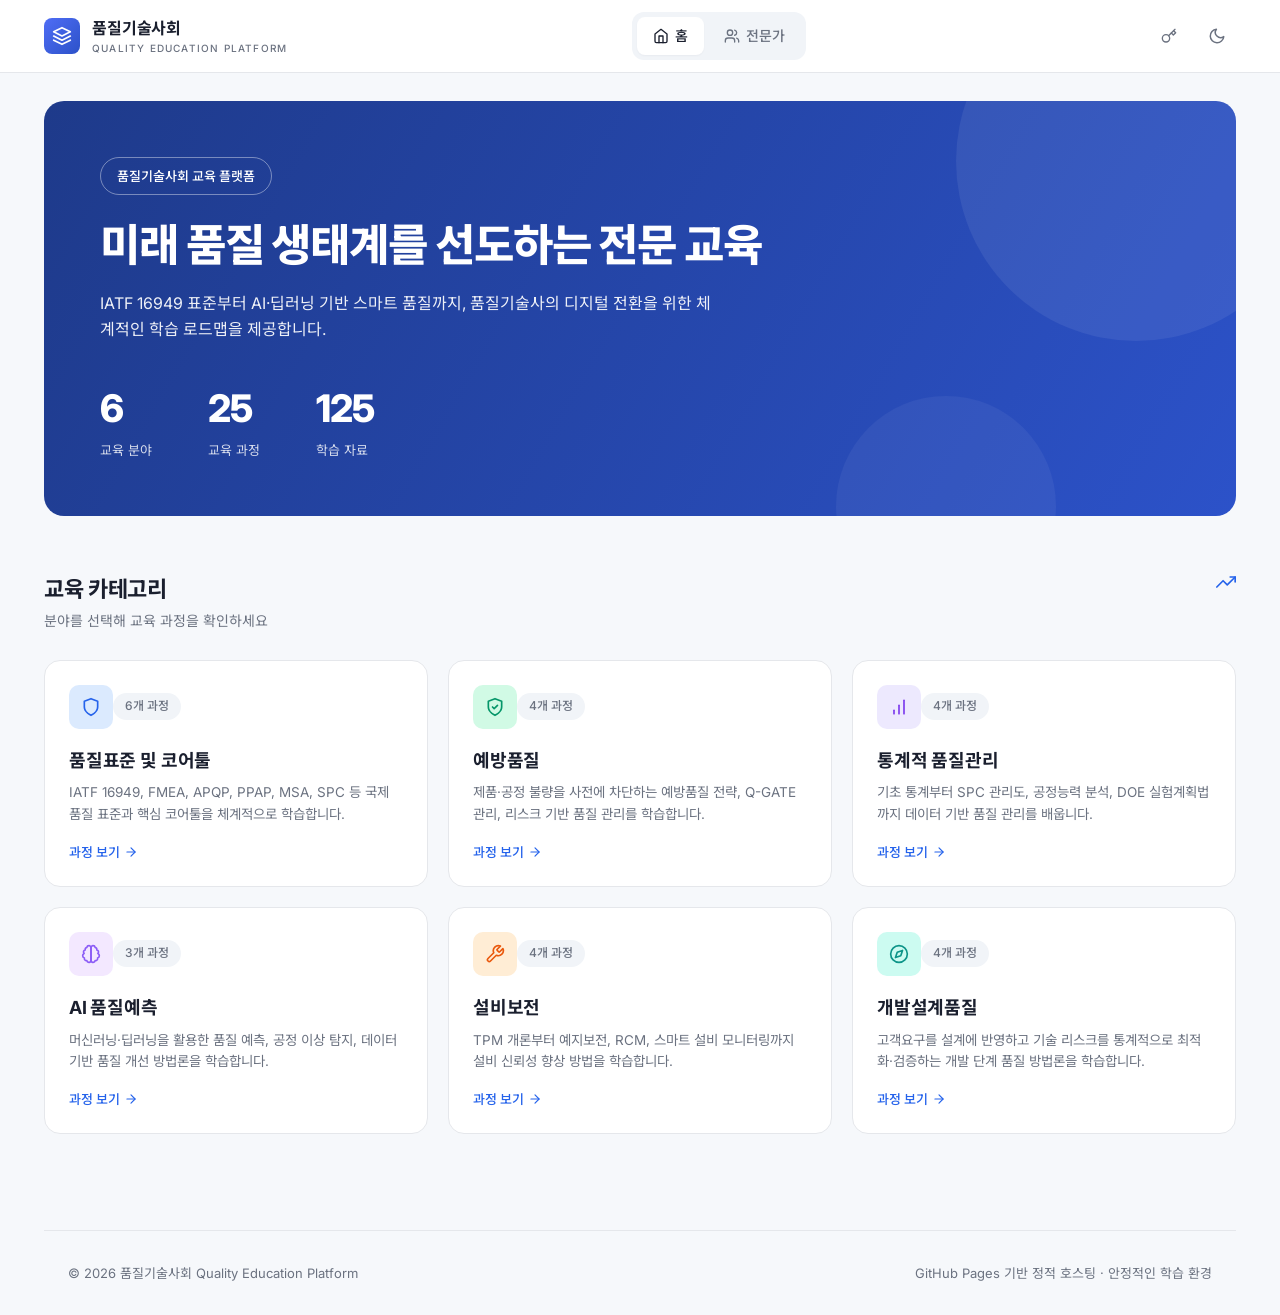
==== commit 949e6ac3: "Add files via upload" ====
--- a/index.html
+++ b/index.html
@@ -79,86 +79,39 @@
 img, svg { display: block; }
 input { font: inherit; }
 .container { max-width: 1240px; margin: 0 auto; padding: 0 24px; }
-
-/* Header */
-.site-header {
-  background: var(--surface);
-  border-bottom: 1px solid var(--border);
-  position: sticky; top: 0; z-index: 50;
-  backdrop-filter: blur(8px);
-}
+.site-header { background: var(--surface); border-bottom: 1px solid var(--border); position: sticky; top: 0; z-index: 50; backdrop-filter: blur(8px); }
 .header-inner { display: flex; align-items: center; justify-content: space-between; height: 72px; }
 .logo { display: flex; align-items: center; gap: 12px; }
-.logo-mark {
-  width: 36px; height: 36px; border-radius: 8px;
-  background: linear-gradient(135deg, #4f6df5, #2c52c9);
-  display: grid; place-items: center; color: white;
-}
+.logo-mark { width: 36px; height: 36px; border-radius: 8px; background: linear-gradient(135deg, #4f6df5, #2c52c9); display: grid; place-items: center; color: white; }
 .logo-text .name { font-weight: 700; font-size: 16px; letter-spacing: -.01em; }
 .logo-text .sub { font-size: 10px; letter-spacing: .12em; color: var(--text-muted); font-weight: 500; }
-
 .nav-pills { display: flex; align-items: center; gap: 4px; background: var(--surface-alt); padding: 5px; border-radius: 12px; }
-.nav-pill {
-  display: inline-flex; align-items: center; gap: 6px;
-  padding: 8px 16px; border-radius: 8px; font-size: 14px; font-weight: 500;
-  color: var(--text-muted); transition: all .15s ease;
-}
+.nav-pill { display: inline-flex; align-items: center; gap: 6px; padding: 8px 16px; border-radius: 8px; font-size: 14px; font-weight: 500; color: var(--text-muted); transition: all .15s ease; }
 .nav-pill:hover { color: var(--text); }
 .nav-pill.active { background: var(--surface); color: var(--text); box-shadow: var(--shadow-sm); }
 [data-theme="dark"] .nav-pill.active { background: var(--primary-2); color: white; }
-
 .header-right { display: flex; align-items: center; gap: 10px; }
-.icon-btn {
-  width: 38px; height: 38px; border-radius: 10px; display: grid; place-items: center;
-  color: var(--text-muted); transition: all .15s ease;
-}
+.icon-btn { width: 38px; height: 38px; border-radius: 10px; display: grid; place-items: center; color: var(--text-muted); transition: all .15s ease; }
 .icon-btn:hover { background: var(--surface-alt); color: var(--text); }
-.admin-badge {
-  background: var(--c-green-bg); color: var(--c-green);
-  font-size: 11.5px; font-weight: 600; padding: 5px 10px; border-radius: 999px;
-  display: inline-flex; align-items: center; gap: 5px;
-}
-
-/* Hero */
-.hero {
-  margin-top: 28px;
-  background: linear-gradient(120deg, var(--hero-from) 0%, var(--hero-to) 100%);
-  border-radius: 20px;
-  padding: 56px 56px;
-  color: white;
-  position: relative;
-  overflow: hidden;
-}
-.hero::before, .hero::after {
-  content: ''; position: absolute; border-radius: 50%; background: rgba(255,255,255,.07);
-}
+.admin-badge { background: var(--c-green-bg); color: var(--c-green); font-size: 11.5px; font-weight: 600; padding: 5px 10px; border-radius: 999px; display: inline-flex; align-items: center; gap: 5px; }
+.hero { margin-top: 28px; background: linear-gradient(120deg, var(--hero-from) 0%, var(--hero-to) 100%); border-radius: 20px; padding: 56px 56px; color: white; position: relative; overflow: hidden; }
+.hero::before, .hero::after { content: ''; position: absolute; border-radius: 50%; background: rgba(255,255,255,.07); }
 .hero::before { width: 360px; height: 360px; right: -80px; top: -120px; }
 .hero::after { width: 220px; height: 220px; right: 180px; bottom: -100px; background: rgba(255,255,255,.05); }
 .hero-content { position: relative; z-index: 1; max-width: 760px; }
-.hero-badge {
-  display: inline-block; padding: 8px 16px; font-size: 13px; font-weight: 500;
-  border: 1px solid rgba(255,255,255,.4); border-radius: 999px; margin-bottom: 24px;
-}
+.hero-badge { display: inline-block; padding: 8px 16px; font-size: 13px; font-weight: 500; border: 1px solid rgba(255,255,255,.4); border-radius: 999px; margin-bottom: 24px; }
 .hero h1 { font-size: 44px; font-weight: 800; line-height: 1.2; letter-spacing: -.025em; margin-bottom: 18px; }
 .hero-desc { font-size: 16px; opacity: .92; max-width: 620px; line-height: 1.65; }
 .hero-stats { display: flex; gap: 56px; margin-top: 36px; }
 .stat .num { font-size: 38px; font-weight: 800; letter-spacing: -.02em; }
 .stat .lbl { font-size: 13px; opacity: .82; margin-top: 2px; }
-
-/* Sections */
 .section { padding: 56px 0 32px; }
 .section-head { display: flex; align-items: flex-start; justify-content: space-between; margin-bottom: 28px; }
 .section-head h2 { font-size: 22px; font-weight: 700; letter-spacing: -.015em; }
 .section-head p { color: var(--text-muted); font-size: 14px; margin-top: 4px; }
 .section-head .right-icon { color: var(--c-blue); }
-
-/* Category Grid */
 .cat-grid { display: grid; grid-template-columns: repeat(3, 1fr); gap: 20px; }
-.cat-card {
-  background: var(--surface); border: 1px solid var(--border); border-radius: var(--radius-lg);
-  padding: 24px; cursor: pointer; transition: all .2s ease;
-  text-align: left; width: 100%; display: flex; flex-direction: column;
-}
+.cat-card { background: var(--surface); border: 1px solid var(--border); border-radius: var(--radius-lg); padding: 24px; cursor: pointer; transition: all .2s ease; text-align: left; width: 100%; display: flex; flex-direction: column; }
 .cat-card:hover { transform: translateY(-2px); box-shadow: var(--shadow-lg); border-color: var(--border-strong); }
 .cat-head { display: flex; align-items: center; justify-content: space-between; margin-bottom: 18px; }
 .cat-icon { width: 44px; height: 44px; border-radius: 10px; display: grid; place-items: center; }
@@ -167,19 +120,14 @@
 .cat-desc { color: var(--text-muted); font-size: 13.5px; line-height: 1.6; flex: 1; }
 .cat-link { color: var(--c-blue); font-size: 13px; font-weight: 500; margin-top: 16px; display: inline-flex; align-items: center; gap: 4px; }
 [data-theme="dark"] .cat-link { color: var(--primary-light); }
-
 .cat-blue .cat-icon { background: var(--c-blue-bg); color: var(--c-blue); }
 .cat-green .cat-icon { background: var(--c-green-bg); color: var(--c-green); }
 .cat-purple .cat-icon { background: var(--c-purple-bg); color: var(--c-purple); }
 .cat-violet .cat-icon { background: var(--c-violet-bg); color: var(--c-violet); }
 .cat-orange .cat-icon { background: var(--c-orange-bg); color: var(--c-orange); }
 .cat-teal .cat-icon { background: var(--c-teal-bg); color: var(--c-teal); }
-
-/* Breadcrumb / Back */
 .back-link { display: inline-flex; align-items: center; gap: 6px; color: var(--text-muted); font-size: 14px; margin-bottom: 20px; padding: 8px 0; transition: color .15s ease; }
 .back-link:hover { color: var(--text); }
-
-/* Page head + Course list */
 .page-head { margin: 28px 0 32px; }
 .page-head h1 { font-size: 28px; font-weight: 800; letter-spacing: -.02em; margin-bottom: 8px; }
 .page-head p { color: var(--text-muted); }
@@ -195,8 +143,6 @@
 .course-title { font-size: 17px; font-weight: 700; letter-spacing: -.01em; margin-top: 4px; }
 .course-desc { color: var(--text-muted); font-size: 13.5px; line-height: 1.6; }
 .course-foot { color: var(--text-soft); font-size: 12.5px; margin-top: 6px; display: inline-flex; align-items: center; gap: 5px; }
-
-/* Course Detail */
 .course-hero { background: var(--surface); border: 1px solid var(--border); border-radius: var(--radius-lg); padding: 28px 32px; margin-bottom: 24px; display: flex; justify-content: space-between; align-items: flex-start; gap: 24px; }
 .course-hero-left { flex: 1; }
 .course-hero h1 { font-size: 26px; font-weight: 800; letter-spacing: -.02em; margin: 10px 0 10px; }
@@ -210,8 +156,6 @@
 .btn-danger { background: var(--danger); color: white; }
 .btn-danger:hover { background: #b91c1c; }
 .btn:disabled { opacity: .5; cursor: not-allowed; }
-
-/* Tabs */
 .tabs { display: flex; gap: 4px; background: var(--surface); border: 1px solid var(--border); border-radius: var(--radius); padding: 6px; margin-bottom: 16px; overflow-x: auto; }
 .tab { padding: 10px 16px; border-radius: 8px; font-size: 13.5px; font-weight: 500; color: var(--text-muted); display: inline-flex; align-items: center; gap: 6px; white-space: nowrap; transition: all .15s ease; }
 .tab:hover { color: var(--text); }
@@ -219,7 +163,6 @@
 .tab-count { background: var(--surface-alt); color: var(--text-muted); border-radius: 999px; padding: 1px 8px; font-size: 11px; font-weight: 600; }
 .tab.active .tab-count { background: var(--primary); color: white; }
 [data-theme="dark"] .tab.active { background: var(--surface-hover); }
-
 .tab-panel { background: var(--surface); border: 1px solid var(--border); border-radius: var(--radius); padding: 22px 24px; }
 .tab-panel-head { display: flex; align-items: center; justify-content: space-between; margin-bottom: 18px; }
 .tab-panel-head-left { display: flex; align-items: center; gap: 14px; }
@@ -228,33 +171,17 @@
 .tab-panel-head .sub { font-size: 12.5px; color: var(--text-muted); margin-top: 2px; }
 .tab-panel-head-right { display: flex; align-items: center; gap: 8px; }
 .count-badge { background: var(--surface-alt); padding: 4px 12px; border-radius: 999px; font-size: 12px; font-weight: 500; color: var(--text-muted); }
-
-/* Drop zone */
-.drop-zone {
-  border: 2px dashed var(--border-strong); border-radius: 12px; padding: 28px; text-align: center;
-  margin-bottom: 18px; transition: all .15s ease; background: var(--surface-alt); cursor: pointer;
-}
+.drop-zone { border: 2px dashed var(--border-strong); border-radius: 12px; padding: 28px; text-align: center; margin-bottom: 18px; transition: all .15s ease; background: var(--surface-alt); cursor: pointer; display: block; }
 .drop-zone:hover, .drop-zone.dragover { border-color: var(--primary-2); background: var(--c-blue-bg); }
 .drop-zone-text { color: var(--text-muted); font-size: 13.5px; margin-top: 8px; }
 .drop-zone-text strong { color: var(--text); font-weight: 600; }
-.drop-zone-icon { color: var(--primary-2); }
+.drop-zone-icon { color: var(--primary-2); display: flex; justify-content: center; }
 .drop-zone input[type=file] { display: none; }
-
-/* File table (Drive style) */
 .file-table { background: var(--surface); border-radius: 8px; overflow: hidden; }
-.file-table-header {
-  display: grid; grid-template-columns: 1fr 110px 110px 130px; gap: 12px;
-  padding: 10px 16px; border-bottom: 1px solid var(--border);
-  font-size: 12px; color: var(--text-muted); font-weight: 600; text-transform: uppercase; letter-spacing: .05em;
-}
-.file-row {
-  display: grid; grid-template-columns: 1fr 110px 110px 130px; gap: 12px; align-items: center;
-  padding: 10px 16px; border-bottom: 1px solid var(--border);
-  transition: background .12s ease;
-}
+.file-table-header { display: grid; grid-template-columns: 1fr 110px 110px 130px; gap: 12px; padding: 10px 16px; border-bottom: 1px solid var(--border); font-size: 12px; color: var(--text-muted); font-weight: 600; text-transform: uppercase; letter-spacing: .05em; }
+.file-row { display: grid; grid-template-columns: 1fr 110px 110px 130px; gap: 12px; align-items: center; padding: 10px 16px; border-bottom: 1px solid var(--border); transition: background .12s ease; }
 .file-row:last-child { border-bottom: none; }
 .file-row:hover { background: var(--surface-alt); }
-.file-row.uploading { opacity: .7; }
 .file-name-cell { display: flex; align-items: center; gap: 12px; min-width: 0; }
 .file-icon { width: 32px; height: 32px; border-radius: 7px; display: grid; place-items: center; flex-shrink: 0; }
 .file-icon.fi-pdf { background: var(--c-red-bg); color: var(--c-red); }
@@ -264,37 +191,20 @@
 .file-icon.fi-img { background: var(--c-purple-bg); color: var(--c-purple); }
 .file-icon.fi-zip { background: var(--c-violet-bg); color: var(--c-violet); }
 .file-icon.fi-default { background: var(--surface-alt); color: var(--text-muted); }
-.file-name {
-  font-size: 14px; font-weight: 500; white-space: nowrap; overflow: hidden; text-overflow: ellipsis;
-  flex: 1; min-width: 0;
-}
+.file-name { font-size: 14px; font-weight: 500; white-space: nowrap; overflow: hidden; text-overflow: ellipsis; flex: 1; min-width: 0; }
 .file-meta-cell { font-size: 13px; color: var(--text-muted); }
 .file-actions { display: flex; gap: 4px; justify-content: flex-end; }
-.file-action {
-  width: 32px; height: 32px; border-radius: 8px; display: grid; place-items: center;
-  color: var(--text-muted); transition: all .12s ease; background: transparent;
-}
+.file-action { width: 32px; height: 32px; border-radius: 8px; display: grid; place-items: center; color: var(--text-muted); transition: all .12s ease; background: transparent; }
 .file-action:hover { background: var(--surface-hover); color: var(--text); }
 .file-action.fa-delete:hover { background: var(--danger-bg); color: var(--danger); }
 .file-action.fa-rename:hover { background: var(--c-blue-bg); color: var(--c-blue); }
-
-.upload-progress {
-  display: flex; align-items: center; gap: 12px; padding: 12px 16px;
-  background: var(--c-blue-bg); border-radius: 10px; margin-bottom: 12px;
-  font-size: 13.5px; color: var(--c-blue);
-}
-.upload-progress .progress-bar {
-  flex: 1; height: 6px; background: rgba(255,255,255,.5); border-radius: 999px; overflow: hidden;
-}
-.upload-progress .progress-fill {
-  height: 100%; background: var(--primary-2); border-radius: 999px; transition: width .25s ease;
-}
-
-/* Empty / Error states */
+.upload-progress { display: flex; align-items: center; gap: 12px; padding: 12px 16px; background: var(--c-blue-bg); border-radius: 10px; margin-bottom: 10px; font-size: 13.5px; color: var(--c-blue); }
+.upload-progress.is-done { background: var(--success-bg); color: var(--success); }
+.upload-progress.is-error { background: var(--danger-bg); color: var(--danger); }
+.upload-progress .progress-bar { flex: 1; height: 6px; background: rgba(255,255,255,.5); border-radius: 999px; overflow: hidden; max-width: 280px; }
+.upload-progress .progress-fill { height: 100%; background: var(--primary-2); border-radius: 999px; transition: width .25s ease; }
 .state { text-align: center; padding: 32px 20px; border-radius: 10px; background: var(--surface-alt); color: var(--text-muted); font-size: 13.5px; }
 .state-action { display: inline-flex; align-items: center; gap: 6px; margin-top: 14px; background: var(--primary); color: white; padding: 9px 16px; border-radius: 8px; font-size: 13px; font-weight: 500; }
-
-/* Modal */
 .modal-backdrop { position: fixed; inset: 0; background: rgba(15, 23, 42, .55); z-index: 100; display: grid; place-items: center; padding: 24px; animation: fadeIn .15s ease; }
 .modal { background: var(--surface); border-radius: 16px; max-width: 560px; width: 100%; padding: 28px; box-shadow: var(--shadow-lg); max-height: calc(100vh - 48px); overflow-y: auto; }
 .modal-title { display: flex; justify-content: space-between; align-items: flex-start; margin-bottom: 8px; }
@@ -304,50 +214,27 @@
 .modal-steps { padding-left: 20px; margin: 8px 0 16px; }
 .modal-steps li { color: var(--text); font-size: 13.5px; margin-bottom: 8px; line-height: 1.6; }
 .modal-actions { display: flex; gap: 10px; justify-content: flex-end; margin-top: 18px; }
-.modal-input {
-  width: 100%; padding: 10px 14px; border-radius: 8px; border: 1px solid var(--border-strong);
-  background: var(--surface); color: var(--text); font-size: 14px; margin: 8px 0;
-}
+.modal-input { width: 100%; padding: 10px 14px; border-radius: 8px; border: 1px solid var(--border-strong); background: var(--surface); color: var(--text); font-size: 14px; margin: 8px 0; }
 .modal-input:focus { outline: none; border-color: var(--primary-2); box-shadow: 0 0 0 3px rgba(37,99,235,.18); }
-.modal-warning {
-  background: var(--c-orange-bg); color: var(--c-orange); border-radius: 8px;
-  padding: 10px 14px; font-size: 12.5px; margin: 10px 0; font-weight: 500;
-}
-.modal-success {
-  background: var(--success-bg); color: var(--success); border-radius: 8px;
-  padding: 10px 14px; font-size: 13px; margin: 10px 0;
-}
-
-/* Toast */
+.modal-warning { background: var(--c-orange-bg); color: var(--c-orange); border-radius: 8px; padding: 10px 14px; font-size: 12.5px; margin: 10px 0; font-weight: 500; }
+.modal-success { background: var(--success-bg); color: var(--success); border-radius: 8px; padding: 10px 14px; font-size: 13px; margin: 10px 0; }
 .toast-container { position: fixed; bottom: 24px; right: 24px; z-index: 200; display: flex; flex-direction: column; gap: 10px; }
-.toast {
-  background: var(--surface); border: 1px solid var(--border); border-radius: 12px;
-  padding: 12px 18px; box-shadow: var(--shadow-lg); font-size: 13.5px;
-  display: flex; align-items: center; gap: 10px; max-width: 380px;
-  animation: slideIn .25s ease;
-}
+.toast { background: var(--surface); border: 1px solid var(--border); border-radius: 12px; padding: 12px 18px; box-shadow: var(--shadow-lg); font-size: 13.5px; display: flex; align-items: center; gap: 10px; max-width: 380px; animation: slideIn .25s ease; }
 .toast.success { border-left: 3px solid var(--success); }
 .toast.error { border-left: 3px solid var(--danger); }
 .toast.info { border-left: 3px solid var(--primary-2); }
 @keyframes slideIn { from { transform: translateX(20px); opacity: 0 } to { transform: translateX(0); opacity: 1 } }
 @keyframes fadeIn { from { opacity: 0 } to { opacity: 1 } }
-
 .spinner { width: 22px; height: 22px; border: 2.5px solid var(--border); border-top-color: var(--primary-2); border-radius: 50%; animation: spin .7s linear infinite; margin: 0 auto; }
 @keyframes spin { to { transform: rotate(360deg) } }
-
-/* Experts page */
 .experts-grid { display: grid; grid-template-columns: repeat(3, 1fr); gap: 20px; margin-top: 24px; }
 .expert-card { background: var(--surface); border: 1px solid var(--border); border-radius: var(--radius-lg); padding: 24px; text-align: center; }
 .expert-avatar { width: 72px; height: 72px; border-radius: 50%; background: linear-gradient(135deg, #4f6df5, #2c52c9); margin: 0 auto 14px; display: grid; place-items: center; color: white; font-weight: 700; font-size: 22px; }
 .expert-name { font-weight: 700; font-size: 16px; margin-bottom: 4px; }
 .expert-role { color: var(--text-muted); font-size: 13px; }
 .expert-tags { display: flex; flex-wrap: wrap; gap: 6px; justify-content: center; margin-top: 12px; }
-
-/* Footer */
 .site-footer { margin-top: 64px; padding: 32px 0; border-top: 1px solid var(--border); color: var(--text-muted); font-size: 13px; }
 .footer-inner { display: flex; justify-content: space-between; align-items: center; flex-wrap: wrap; gap: 12px; }
-
-/* Responsive */
 @media (max-width: 900px) {
   .cat-grid { grid-template-columns: 1fr 1fr; }
   .course-grid, .experts-grid { grid-template-columns: 1fr; }
@@ -380,17 +267,11 @@
 <div class="toast-container" id="toast-container"></div>
 
 <script>
-/* ============================================================
-   Configuration
-   ============================================================ */
 const REPO_OWNER = 'kjun771115';
 const REPO_NAME = 'quality-education-platform';
 const REPO_BRANCH = 'main';
-const CACHE_TTL_MS = 60 * 1000; // 1 minute (shorter so changes show fast)
-
-/* ============================================================
-   Data: Categories & Courses (25 courses)
-   ============================================================ */
+const CACHE_TTL_MS = 30 * 1000;
+
 const CATEGORIES = [
   { slug: 'standards', color: 'blue', icon: 'shield', name: '품질표준 및 코어툴',
     description: 'IATF 16949, FMEA, APQP, PPAP, MSA, SPC 등 국제 품질 표준과 핵심 코어툴을 체계적으로 학습합니다.',
@@ -433,13 +314,13 @@
       { id: 20, code: 'EM-103', title: 'RCM 신뢰성 중심 정비', level: '중급', hours: 12, summary: 'Reliability-Centered Maintenance 방법론과 의사결정 로직을 학습합니다.' },
       { id: 21, code: 'EM-104', title: '스마트 설비 모니터링', level: '고급', hours: 12, summary: 'IoT·MES 연계 실시간 설비 모니터링과 알람 체계 구축을 학습합니다.' }
     ]},
-  { slug: 'industry-ai', color: 'teal', icon: 'chart-up', name: '산업 AI 품질',
-    description: '자동차, 배터리, 반도체 등 주요 산업의 AI 기반 품질 솔루션 적용 사례와 스마트팩토리 연계를 학습합니다.',
+  { slug: 'design-quality', color: 'teal', icon: 'compass', name: '개발설계품질',
+    description: '고객요구를 설계에 반영하고 기술 리스크를 통계적으로 최적화·검증하는 개발 단계 품질 방법론을 학습합니다.',
     courses: [
-      { id: 22, code: 'IA-101', title: '자동차 AI 품질', level: '고급', hours: 16, summary: '자동차 OEM/Tier1의 AI 비전검사, ADAS 품질 보증 사례를 학습합니다.' },
-      { id: 23, code: 'IA-102', title: '배터리 AI 품질', level: '고급', hours: 16, summary: '2차전지 셀·모듈·팩 단계의 AI 품질 예측 모델을 사례로 학습합니다.' },
-      { id: 24, code: 'IA-103', title: '반도체 AI 품질', level: '고급', hours: 16, summary: 'FAB·패키지 공정의 결함 분류, 수율 예측 AI 모델을 학습합니다.' },
-      { id: 25, code: 'IA-104', title: '스마트팩토리 연계', level: '고급', hours: 14, summary: 'MES·ERP와 AI 품질 시스템의 연계 아키텍처와 데이터 파이프라인을 학습합니다.' }
+      { id: 22, code: 'DD-101', title: 'QFD (품질기능전개)', level: '중급', hours: 12, summary: 'VOC를 설계특성으로 변환하는 House of Quality와 QFD 4단계 전개 프로세스를 학습합니다.' },
+      { id: 23, code: 'DD-102', title: 'TRA / DOE 최적화', level: '고급', hours: 16, summary: '기술리스크분석(TRA)으로 핵심 리스크를 도출하고 DOE(요인설계·반응표면법)로 최적조건 탐색 및 리스크 감소 방법을 학습합니다.' },
+      { id: 24, code: 'DD-103', title: '강건설계 (Robust Design)', level: '고급', hours: 14, summary: '다구치 기법, 파라미터 설계, S/N비, 직교배열을 활용한 노이즈에 강한 설계 방법을 학습합니다.' },
+      { id: 25, code: 'DD-104', title: '신뢰성 설계', level: '고급', hours: 14, summary: 'MTBF/MTTF, Weibull 분석, 가속수명시험(ALT), FTA 등 설계 단계 신뢰성 확보 기법을 학습합니다.' }
     ]}
 ];
 
@@ -451,9 +332,6 @@
   { key: 'references', label: '참고문헌',    sub: '추천 도서·논문·표준 문서',           icon: 'book-open' }
 ];
 
-/* ============================================================
-   SVG Icons
-   ============================================================ */
 const ICONS = {
   logo: '<svg width="20" height="20" viewBox="0 0 24 24" fill="none" stroke="currentColor" stroke-width="2" stroke-linecap="round" stroke-linejoin="round"><polygon points="12 2 2 7 12 12 22 7 12 2"/><polyline points="2 17 12 22 22 17"/><polyline points="2 12 12 17 22 12"/></svg>',
   home: '<svg width="16" height="16" viewBox="0 0 24 24" fill="none" stroke="currentColor" stroke-width="2" stroke-linecap="round" stroke-linejoin="round"><path d="m3 9 9-7 9 7v11a2 2 0 0 1-2 2H5a2 2 0 0 1-2-2z"/><polyline points="9 22 9 12 15 12 15 22"/></svg>',
@@ -468,6 +346,7 @@
   brain: '<svg width="20" height="20" viewBox="0 0 24 24" fill="none" stroke="currentColor" stroke-width="2" stroke-linecap="round" stroke-linejoin="round"><path d="M9.5 2A2.5 2.5 0 0 1 12 4.5v15a2.5 2.5 0 0 1-4.96.44 2.5 2.5 0 0 1-2.96-3.08 3 3 0 0 1-.34-5.58 2.5 2.5 0 0 1 1.32-4.24 2.5 2.5 0 0 1 1.98-3A2.5 2.5 0 0 1 9.5 2Z"/><path d="M14.5 2A2.5 2.5 0 0 0 12 4.5v15a2.5 2.5 0 0 0 4.96.44 2.5 2.5 0 0 0 2.96-3.08 3 3 0 0 0 .34-5.58 2.5 2.5 0 0 0-1.32-4.24 2.5 2.5 0 0 0-1.98-3A2.5 2.5 0 0 0 14.5 2Z"/></svg>',
   wrench: '<svg width="20" height="20" viewBox="0 0 24 24" fill="none" stroke="currentColor" stroke-width="2" stroke-linecap="round" stroke-linejoin="round"><path d="M14.7 6.3a1 1 0 0 0 0 1.4l1.6 1.6a1 1 0 0 0 1.4 0l3.77-3.77a6 6 0 0 1-7.94 7.94l-6.91 6.91a2.12 2.12 0 0 1-3-3l6.91-6.91a6 6 0 0 1 7.94-7.94l-3.76 3.76z"/></svg>',
   'chart-up': '<svg width="20" height="20" viewBox="0 0 24 24" fill="none" stroke="currentColor" stroke-width="2" stroke-linecap="round" stroke-linejoin="round"><polyline points="3 17 9 11 13 15 21 7"/><polyline points="14 7 21 7 21 14"/></svg>',
+  compass: '<svg width="20" height="20" viewBox="0 0 24 24" fill="none" stroke="currentColor" stroke-width="2" stroke-linecap="round" stroke-linejoin="round"><circle cx="12" cy="12" r="10"/><polygon points="16.24 7.76 14.12 14.12 7.76 16.24 9.88 9.88 16.24 7.76"/></svg>',
   trending: '<svg width="20" height="20" viewBox="0 0 24 24" fill="none" stroke="currentColor" stroke-width="2" stroke-linecap="round" stroke-linejoin="round"><polyline points="23 6 13.5 15.5 8.5 10.5 1 18"/><polyline points="17 6 23 6 23 12"/></svg>',
   'arrow-left': '<svg width="16" height="16" viewBox="0 0 24 24" fill="none" stroke="currentColor" stroke-width="2" stroke-linecap="round" stroke-linejoin="round"><line x1="19" y1="12" x2="5" y2="12"/><polyline points="12 19 5 12 12 5"/></svg>',
   'arrow-right': '<svg width="14" height="14" viewBox="0 0 24 24" fill="none" stroke="currentColor" stroke-width="2" stroke-linecap="round" stroke-linejoin="round"><line x1="5" y1="12" x2="19" y2="12"/><polyline points="12 5 19 12 12 19"/></svg>',
@@ -490,25 +369,11 @@
   alert: '<svg width="14" height="14" viewBox="0 0 24 24" fill="none" stroke="currentColor" stroke-width="2" stroke-linecap="round" stroke-linejoin="round"><circle cx="12" cy="12" r="10"/><line x1="12" y1="8" x2="12" y2="12"/><line x1="12" y1="16" x2="12.01" y2="16"/></svg>'
 };
 
-/* ============================================================
-   Utilities
-   ============================================================ */
 const $ = (sel, ctx = document) => ctx.querySelector(sel);
 const esc = (s) => String(s ?? '').replace(/[&<>"']/g, m => ({'&':'&amp;','<':'&lt;','>':'&gt;','"':'&quot;',"'":'&#39;'}[m]));
-const findCourse = (id) => {
-  for (const cat of CATEGORIES) {
-    const c = cat.courses.find(x => x.id === Number(id));
-    if (c) return { course: c, category: cat };
-  }
-  return null;
-};
+const findCourse = (id) => { for (const cat of CATEGORIES) { const c = cat.courses.find(x => x.id === Number(id)); if (c) return { course: c, category: cat }; } return null; };
 const findCategory = (slug) => CATEGORIES.find(c => c.slug === slug);
-const formatSize = (bytes) => {
-  if (bytes == null) return '-';
-  if (bytes < 1024) return bytes + ' B';
-  if (bytes < 1024 * 1024) return (bytes / 1024).toFixed(1) + ' KB';
-  return (bytes / 1024 / 1024).toFixed(1) + ' MB';
-};
+const formatSize = (bytes) => { if (bytes == null) return '-'; if (bytes < 1024) return bytes + ' B'; if (bytes < 1024 * 1024) return (bytes / 1024).toFixed(1) + ' KB'; return (bytes / 1024 / 1024).toFixed(1) + ' MB'; };
 const fileExt = (name) => (name.match(/\.([^.]+)$/) || ['',''])[1].toLowerCase();
 const fileIconClass = (name) => {
   const ext = fileExt(name);
@@ -520,22 +385,15 @@
   if (['zip','rar','7z','tar','gz'].includes(ext)) return 'fi-zip';
   return 'fi-default';
 };
-
 function fileToBase64(file) {
   return new Promise((resolve, reject) => {
     const reader = new FileReader();
-    reader.onload = () => {
-      const r = reader.result;
-      resolve(r.substring(r.indexOf(',') + 1));
-    };
+    reader.onload = () => { const r = reader.result; resolve(r.substring(r.indexOf(',') + 1)); };
     reader.onerror = reject;
     reader.readAsDataURL(file);
   });
 }
 
-/* ============================================================
-   Admin Token Management
-   ============================================================ */
 const TOKEN_KEY = 'qep_gh_token';
 function getToken() { return localStorage.getItem(TOKEN_KEY) || ''; }
 function setToken(t) { localStorage.setItem(TOKEN_KEY, t.trim()); }
@@ -544,30 +402,24 @@
 
 async function verifyToken(token) {
   try {
-    const res = await fetch(`https://api.github.com/repos/${REPO_OWNER}/${REPO_NAME}`, {
-      headers: { 'Authorization': 'token ' + token, 'Accept': 'application/vnd.github+json' }
+    const res = await fetch(`https://api.github.com/repos/${REPO_OWNER}/${REPO_NAME}?_=${Date.now()}`, {
+      headers: { 'Authorization': 'token ' + token, 'Accept': 'application/vnd.github+json' },
+      cache: 'no-store'
     });
     if (!res.ok) return { ok: false, error: 'Token이 유효하지 않거나 저장소 접근 권한이 없습니다 (HTTP ' + res.status + ')' };
     const data = await res.json();
     if (!data.permissions || !data.permissions.push) return { ok: false, error: '이 토큰은 쓰기 권한이 없습니다. Contents: Read and write 권한을 확인해 주세요.' };
     return { ok: true };
-  } catch (e) {
-    return { ok: false, error: '네트워크 오류: ' + e.message };
-  }
-}
-
-/* ============================================================
-   GitHub API
-   ============================================================ */
+  } catch (e) { return { ok: false, error: '네트워크 오류: ' + e.message }; }
+}
+
 function ghHeaders(includeAuth = true) {
   const h = { 'Accept': 'application/vnd.github+json' };
-  if (includeAuth) {
-    const t = getToken();
-    if (t) h['Authorization'] = 'token ' + t;
-  }
+  if (includeAuth) { const t = getToken(); if (t) h['Authorization'] = 'token ' + t; }
   return h;
 }
 
+// === FIXED: cache busting + no-store === //
 async function ghListFiles(courseId, tabKey, { useCache = true } = {}) {
   const cacheKey = `qep_files_${courseId}_${tabKey}`;
   if (useCache) {
@@ -576,9 +428,9 @@
       if (cached && Date.now() - cached.t < CACHE_TTL_MS) return cached.d;
     } catch {}
   }
-  const url = `https://api.github.com/repos/${REPO_OWNER}/${REPO_NAME}/contents/materials/${courseId}/${tabKey}?ref=${REPO_BRANCH}`;
+  const url = `https://api.github.com/repos/${REPO_OWNER}/${REPO_NAME}/contents/materials/${courseId}/${tabKey}?ref=${REPO_BRANCH}&_=${Date.now()}`;
   try {
-    const res = await fetch(url, { headers: ghHeaders() });
+    const res = await fetch(url, { headers: ghHeaders(), cache: 'no-store' });
     if (res.status === 404) {
       const data = [];
       try { sessionStorage.setItem(cacheKey, JSON.stringify({ t: Date.now(), d: data })); } catch {}
@@ -591,10 +443,7 @@
       .map(f => ({ name: f.name, url: f.download_url, size: f.size, sha: f.sha, path: f.path, htmlUrl: f.html_url })) : [];
     try { sessionStorage.setItem(cacheKey, JSON.stringify({ t: Date.now(), d: data })); } catch {}
     return data;
-  } catch (e) {
-    console.warn('ghListFiles error', e);
-    return null;
-  }
+  } catch (e) { console.warn('ghListFiles error', e); return null; }
 }
 
 async function ghPutFile(path, base64Content, message, sha) {
@@ -603,12 +452,10 @@
   const res = await fetch(`https://api.github.com/repos/${REPO_OWNER}/${REPO_NAME}/contents/${encodeURI(path)}`, {
     method: 'PUT',
     headers: { ...ghHeaders(), 'Content-Type': 'application/json' },
-    body: JSON.stringify(body)
+    body: JSON.stringify(body),
+    cache: 'no-store'
   });
-  if (!res.ok) {
-    const errText = await res.text();
-    throw new Error('업로드 실패 (' + res.status + '): ' + errText.slice(0, 200));
-  }
+  if (!res.ok) { const errText = await res.text(); throw new Error('업로드 실패 (' + res.status + '): ' + errText.slice(0, 200)); }
   return res.json();
 }
 
@@ -616,61 +463,46 @@
   const res = await fetch(`https://api.github.com/repos/${REPO_OWNER}/${REPO_NAME}/contents/${encodeURI(path)}`, {
     method: 'DELETE',
     headers: { ...ghHeaders(), 'Content-Type': 'application/json' },
-    body: JSON.stringify({ message, sha, branch: REPO_BRANCH })
+    body: JSON.stringify({ message, sha, branch: REPO_BRANCH }),
+    cache: 'no-store'
   });
-  if (!res.ok) {
-    const errText = await res.text();
-    throw new Error('삭제 실패 (' + res.status + '): ' + errText.slice(0, 200));
-  }
+  if (!res.ok) { const errText = await res.text(); throw new Error('삭제 실패 (' + res.status + '): ' + errText.slice(0, 200)); }
   return res.json();
 }
 
-// Get raw file content as base64 (for rename)
 async function ghGetFileBase64(path) {
-  const res = await fetch(`https://api.github.com/repos/${REPO_OWNER}/${REPO_NAME}/contents/${encodeURI(path)}?ref=${REPO_BRANCH}`, {
-    headers: ghHeaders()
+  const res = await fetch(`https://api.github.com/repos/${REPO_OWNER}/${REPO_NAME}/contents/${encodeURI(path)}?ref=${REPO_BRANCH}&_=${Date.now()}`, {
+    headers: ghHeaders(), cache: 'no-store'
   });
   if (!res.ok) throw new Error('파일 조회 실패: ' + res.status);
   const data = await res.json();
-  if (data.encoding === 'base64' && data.content) {
-    return { content: data.content.replace(/\n/g, ''), sha: data.sha };
-  }
-  // Large files: fetch via download_url and re-encode
-  const fileRes = await fetch(data.download_url);
+  if (data.encoding === 'base64' && data.content) return { content: data.content.replace(/\n/g, ''), sha: data.sha };
+  const fileRes = await fetch(data.download_url + '?_=' + Date.now(), { cache: 'no-store' });
   const blob = await fileRes.blob();
   const reader = new FileReader();
   return new Promise((resolve, reject) => {
-    reader.onload = () => {
-      const r = reader.result;
-      resolve({ content: r.substring(r.indexOf(',') + 1), sha: data.sha });
-    };
+    reader.onload = () => { const r = reader.result; resolve({ content: r.substring(r.indexOf(',') + 1), sha: data.sha }); };
     reader.onerror = reject;
     reader.readAsDataURL(blob);
   });
 }
 
-function invalidateCache(courseId, tabKey) {
-  try { sessionStorage.removeItem(`qep_files_${courseId}_${tabKey}`); } catch {}
-}
-
-/* ============================================================
-   Theme
-   ============================================================ */
+function invalidateCache(courseId, tabKey) { try { sessionStorage.removeItem(`qep_files_${courseId}_${tabKey}`); } catch {} }
+
+function seedCache(courseId, tabKey, files) {
+  try { sessionStorage.setItem(`qep_files_${courseId}_${tabKey}`, JSON.stringify({ t: Date.now(), d: files })); } catch {}
+}
+
 function getTheme() { return localStorage.getItem('qep_theme') || 'light'; }
 function setTheme(t) {
   document.documentElement.setAttribute('data-theme', t);
   localStorage.setItem('qep_theme', t);
-  const btn = $('#themeToggleIcon');
-  if (btn) btn.innerHTML = t === 'dark' ? ICONS.sun : ICONS.moon;
+  const btn = $('#themeToggleIcon'); if (btn) btn.innerHTML = t === 'dark' ? ICONS.sun : ICONS.moon;
 }
 function toggleTheme() { setTheme(getTheme() === 'dark' ? 'light' : 'dark'); }
 
-/* ============================================================
-   Toast
-   ============================================================ */
 function toast(message, type = 'info', durationMs = 3500) {
-  const container = $('#toast-container');
-  if (!container) return;
+  const container = $('#toast-container'); if (!container) return;
   const icon = type === 'success' ? ICONS.check : type === 'error' ? ICONS.alert : ICONS.refresh;
   const el = document.createElement('div');
   el.className = 'toast ' + type;
@@ -679,9 +511,6 @@
   setTimeout(() => { el.style.opacity = '0'; el.style.transition = 'opacity .3s'; setTimeout(() => el.remove(), 300); }, durationMs);
 }
 
-/* ============================================================
-   Router
-   ============================================================ */
 function parseRoute() {
   const hash = location.hash.replace(/^#\/?/, '');
   const parts = hash.split('/').filter(Boolean);
@@ -693,209 +522,43 @@
 }
 function navigate(path) { location.hash = path; }
 
-/* ============================================================
-   Views
-   ============================================================ */
 function renderHeader(activeNav = 'home') {
   const admin = isAdmin();
-  return `
-    <header class="site-header">
-      <div class="container header-inner">
-        <a href="#/" class="logo" aria-label="홈으로">
-          <div class="logo-mark">${ICONS.logo}</div>
-          <div class="logo-text">
-            <div class="name">품질기술사회</div>
-            <div class="sub">QUALITY EDUCATION PLATFORM</div>
-          </div>
-        </a>
-        <nav class="nav-pills" aria-label="주요 메뉴">
-          <a href="#/" class="nav-pill ${activeNav==='home'?'active':''}">${ICONS.home}<span>홈</span></a>
-          <a href="#/experts" class="nav-pill ${activeNav==='experts'?'active':''}">${ICONS.users}<span>전문가</span></a>
-        </nav>
-        <div class="header-right">
-          ${admin ? `<button class="admin-badge" onclick="openTokenManage()" title="관리자 모드 - 클릭하여 토큰 관리">${ICONS.check} 관리자</button>` : `<button class="icon-btn" onclick="openTokenSetup()" title="관리자 로그인 (토큰 설정)">${ICONS.key}</button>`}
-          <button class="icon-btn" id="themeToggleBtn" aria-label="테마 전환" title="라이트/다크 전환">
-            <span id="themeToggleIcon">${getTheme()==='dark'?ICONS.sun:ICONS.moon}</span>
-          </button>
-        </div>
-      </div>
-    </header>
-  `;
+  return `<header class="site-header"><div class="container header-inner"><a href="#/" class="logo" aria-label="홈으로"><div class="logo-mark">${ICONS.logo}</div><div class="logo-text"><div class="name">품질기술사회</div><div class="sub">QUALITY EDUCATION PLATFORM</div></div></a><nav class="nav-pills" aria-label="주요 메뉴"><a href="#/" class="nav-pill ${activeNav==='home'?'active':''}">${ICONS.home}<span>홈</span></a><a href="#/experts" class="nav-pill ${activeNav==='experts'?'active':''}">${ICONS.users}<span>전문가</span></a></nav><div class="header-right">${admin ? `<button class="admin-badge" onclick="openTokenManage()" title="관리자 모드 - 클릭하여 토큰 관리">${ICONS.check} 관리자</button>` : `<button class="icon-btn" onclick="openTokenSetup()" title="관리자 로그인 (토큰 설정)">${ICONS.key}</button>`}<button class="icon-btn" id="themeToggleBtn" aria-label="테마 전환" title="라이트/다크 전환"><span id="themeToggleIcon">${getTheme()==='dark'?ICONS.sun:ICONS.moon}</span></button></div></div></header>`;
 }
 
 function renderHome() {
   const totalCourses = CATEGORIES.reduce((s, c) => s + c.courses.length, 0);
-  return `
-    ${renderHeader('home')}
-    <main class="container">
-      <section class="hero">
-        <div class="hero-content">
-          <div class="hero-badge">품질기술사회 교육 플랫폼</div>
-          <h1>미래 품질 생태계를 선도하는 전문 교육</h1>
-          <p class="hero-desc">IATF 16949 표준부터 AI·딥러닝 기반 스마트 품질까지, 품질기술사의 디지털 전환을 위한 체계적인 학습 로드맵을 제공합니다.</p>
-          <div class="hero-stats">
-            <div class="stat"><div class="num">${CATEGORIES.length}</div><div class="lbl">교육 분야</div></div>
-            <div class="stat"><div class="num">${totalCourses}</div><div class="lbl">교육 과정</div></div>
-            <div class="stat"><div class="num">125</div><div class="lbl">학습 자료</div></div>
-          </div>
-        </div>
-      </section>
-      <section class="section">
-        <div class="section-head">
-          <div><h2>교육 카테고리</h2><p>분야를 선택해 교육 과정을 확인하세요</p></div>
-          <span class="right-icon">${ICONS.trending}</span>
-        </div>
-        <div class="cat-grid">
-          ${CATEGORIES.map(c => `
-            <button class="cat-card cat-${c.color}" onclick="navigate('/category/${c.slug}')">
-              <div class="cat-head">
-                <div class="cat-icon">${ICONS[c.icon] || ICONS.shield}</div>
-                <div class="cat-count">${c.courses.length}개 과정</div>
-              </div>
-              <div class="cat-title">${esc(c.name)}</div>
-              <div class="cat-desc">${esc(c.description)}</div>
-              <div class="cat-link">과정 보기 ${ICONS['arrow-right']}</div>
-            </button>
-          `).join('')}
-        </div>
-      </section>
-      ${renderFooter()}
-    </main>
-  `;
+  return `${renderHeader('home')}<main class="container"><section class="hero"><div class="hero-content"><div class="hero-badge">품질기술사회 교육 플랫폼</div><h1>미래 품질 생태계를 선도하는 전문 교육</h1><p class="hero-desc">IATF 16949 표준부터 AI·딥러닝 기반 스마트 품질까지, 품질기술사의 디지털 전환을 위한 체계적인 학습 로드맵을 제공합니다.</p><div class="hero-stats"><div class="stat"><div class="num">${CATEGORIES.length}</div><div class="lbl">교육 분야</div></div><div class="stat"><div class="num">${totalCourses}</div><div class="lbl">교육 과정</div></div><div class="stat"><div class="num">125</div><div class="lbl">학습 자료</div></div></div></div></section><section class="section"><div class="section-head"><div><h2>교육 카테고리</h2><p>분야를 선택해 교육 과정을 확인하세요</p></div><span class="right-icon">${ICONS.trending}</span></div><div class="cat-grid">${CATEGORIES.map(c => `<button class="cat-card cat-${c.color}" onclick="navigate('/category/${c.slug}')"><div class="cat-head"><div class="cat-icon">${ICONS[c.icon] || ICONS.shield}</div><div class="cat-count">${c.courses.length}개 과정</div></div><div class="cat-title">${esc(c.name)}</div><div class="cat-desc">${esc(c.description)}</div><div class="cat-link">과정 보기 ${ICONS['arrow-right']}</div></button>`).join('')}</div></section>${renderFooter()}</main>`;
 }
 
 function renderCategory(slug) {
-  const cat = findCategory(slug);
-  if (!cat) return renderNotFound();
-  return `
-    ${renderHeader('home')}
-    <main class="container">
-      <div style="margin-top: 24px;">
-        <a href="#/" class="back-link">${ICONS['arrow-left']} 홈으로 돌아가기</a>
-      </div>
-      <div class="page-head">
-        <h1>${esc(cat.name)}</h1>
-        <p>${esc(cat.description)}</p>
-      </div>
-      <div class="course-grid">
-        ${cat.courses.map(course => `
-          <button class="course-card" onclick="navigate('/course/${course.id}')">
-            <div class="course-meta">
-              <span class="tag tag-code">${esc(course.code)}</span>
-              <span class="tag tag-level-${course.level}">${esc(course.level)}</span>
-            </div>
-            <div class="course-title">${esc(course.title)}</div>
-            <div class="course-desc">${esc(course.summary)}</div>
-            <div class="course-foot">${ICONS.clock} 표준 ${course.hours}시간</div>
-          </button>
-        `).join('')}
-      </div>
-      ${renderFooter()}
-    </main>
-  `;
+  const cat = findCategory(slug); if (!cat) return renderNotFound();
+  return `${renderHeader('home')}<main class="container"><div style="margin-top: 24px;"><a href="#/" class="back-link">${ICONS['arrow-left']} 홈으로 돌아가기</a></div><div class="page-head"><h1>${esc(cat.name)}</h1><p>${esc(cat.description)}</p></div><div class="course-grid">${cat.courses.map(course => `<button class="course-card" onclick="navigate('/course/${course.id}')"><div class="course-meta"><span class="tag tag-code">${esc(course.code)}</span><span class="tag tag-level-${course.level}">${esc(course.level)}</span></div><div class="course-title">${esc(course.title)}</div><div class="course-desc">${esc(course.summary)}</div><div class="course-foot">${ICONS.clock} 표준 ${course.hours}시간</div></button>`).join('')}</div>${renderFooter()}</main>`;
 }
 
 function renderCourse(courseId, activeTab) {
-  const found = findCourse(courseId);
-  if (!found) return renderNotFound();
+  const found = findCourse(courseId); if (!found) return renderNotFound();
   const { course, category } = found;
-  return `
-    ${renderHeader('home')}
-    <main class="container">
-      <div style="margin-top: 24px;">
-        <a href="#/category/${category.slug}" class="back-link">${ICONS['arrow-left']} 카테고리로 돌아가기</a>
-      </div>
-      <div class="course-hero">
-        <div class="course-hero-left">
-          <div class="course-meta">
-            <span class="tag tag-code">${esc(course.code)}</span>
-            <span class="tag tag-level-${course.level}">${esc(course.level)}</span>
-          </div>
-          <h1>${esc(course.title)}</h1>
-          <div class="summary">${esc(course.summary)}</div>
-          <div class="course-hero-time">${ICONS.clock} 표준 ${course.hours}시간</div>
-        </div>
-        <button class="btn btn-primary" onclick="triggerUpload(${course.id}, '${activeTab}')">${ICONS.plus} 자료 업로드</button>
-      </div>
-      <div class="tabs" role="tablist">
-        ${TABS.map(t => `
-          <a href="#/course/${course.id}/${t.key}" class="tab ${t.key===activeTab?'active':''}" role="tab">
-            ${ICONS[t.icon] || ''} ${esc(t.label)} <span class="tab-count" data-tab-count="${t.key}">0</span>
-          </a>
-        `).join('')}
-      </div>
-      <div class="tab-panel" id="tab-panel">${renderTabPanelLoading(activeTab)}</div>
-      ${renderFooter()}
-    </main>
-  `;
+  return `${renderHeader('home')}<main class="container"><div style="margin-top: 24px;"><a href="#/category/${category.slug}" class="back-link">${ICONS['arrow-left']} 카테고리로 돌아가기</a></div><div class="course-hero"><div class="course-hero-left"><div class="course-meta"><span class="tag tag-code">${esc(course.code)}</span><span class="tag tag-level-${course.level}">${esc(course.level)}</span></div><h1>${esc(course.title)}</h1><div class="summary">${esc(course.summary)}</div><div class="course-hero-time">${ICONS.clock} 표준 ${course.hours}시간</div></div><button class="btn btn-primary" onclick="triggerUpload(${course.id}, '${activeTab}')">${ICONS.plus} 자료 업로드</button></div><div class="tabs" role="tablist">${TABS.map(t => `<a href="#/course/${course.id}/${t.key}" class="tab ${t.key===activeTab?'active':''}" role="tab">${ICONS[t.icon] || ''} ${esc(t.label)} <span class="tab-count" data-tab-count="${t.key}">0</span></a>`).join('')}</div><div class="tab-panel" id="tab-panel">${renderTabPanelLoading(activeTab)}</div>${renderFooter()}</main>`;
 }
 
 function renderTabPanelLoading(tabKey) {
   const t = TABS.find(x => x.key === tabKey) || TABS[0];
-  return `
-    <div class="tab-panel-head">
-      <div class="tab-panel-head-left">
-        <div class="tab-icon">${ICONS[t.icon] || ''}</div>
-        <div><h3>${esc(t.label)}</h3><div class="sub">${esc(t.sub)}</div></div>
-      </div>
-      <div class="tab-panel-head-right">
-        <span class="count-badge" id="panel-count">0개 자료</span>
-        <button class="icon-btn" id="panel-refresh" title="새로고침">${ICONS.refresh}</button>
-      </div>
-    </div>
-    <div id="panel-body"><div class="spinner"></div></div>
-  `;
+  return `<div class="tab-panel-head"><div class="tab-panel-head-left"><div class="tab-icon">${ICONS[t.icon] || ''}</div><div><h3>${esc(t.label)}</h3><div class="sub">${esc(t.sub)}</div></div></div><div class="tab-panel-head-right"><span class="count-badge" id="panel-count">0개 자료</span><button class="icon-btn" id="panel-refresh" title="새로고침">${ICONS.refresh}</button></div></div><div id="panel-body"><div class="spinner"></div></div>`;
 }
 
 function renderFilesTable(files, courseId, tabKey) {
   const admin = isAdmin();
   let html = '';
-
-  // Upload zone (always visible; click → file picker)
-  html += `
-    <label class="drop-zone" id="dropzone-${courseId}-${tabKey}">
-      <div class="drop-zone-icon">${ICONS.upload}</div>
-      <div class="drop-zone-text"><strong>여기에 파일을 드래그</strong>하거나 클릭해서 선택하세요</div>
-      <div class="drop-zone-text" style="margin-top: 2px; font-size: 12px;">PDF, PPTX, XLSX, ZIP 등 / 파일당 최대 25MB 권장</div>
-      <input type="file" id="fileInput-${courseId}-${tabKey}" multiple onchange="handleFilePicker(event, ${courseId}, '${tabKey}')">
-    </label>
-    <div id="upload-status-${courseId}-${tabKey}"></div>
-  `;
-
-  if (!files) {
-    html += `<div class="state">자료 목록을 불러올 수 없습니다. <button class="state-action" onclick="reloadTab('${courseId}','${tabKey}')">${ICONS.refresh} 다시 시도</button></div>`;
-    return html;
-  }
-  if (files.length === 0) {
-    html += `<div class="state">아직 등록된 자료가 없습니다. 위 영역에 파일을 끌어다 놓아 시작하세요.</div>`;
-    return html;
-  }
-
-  html += `
-    <div class="file-table">
-      <div class="file-table-header">
-        <div>이름</div><div>크기</div><div>형식</div><div style="text-align: right;">작업</div>
-      </div>
-      ${files.map(f => `
-        <div class="file-row" data-sha="${esc(f.sha)}" data-name="${esc(f.name)}">
-          <div class="file-name-cell">
-            <div class="file-icon ${fileIconClass(f.name)}">${ICONS.file}</div>
-            <div class="file-name" title="${esc(f.name)}">${esc(f.name)}</div>
-          </div>
-          <div class="file-meta-cell">${formatSize(f.size)}</div>
-          <div class="file-meta-cell">${esc(fileExt(f.name).toUpperCase() || 'FILE')}</div>
-          <div class="file-actions">
-            <a class="file-action" href="${esc(f.url)}" download="${esc(f.name)}" target="_blank" rel="noopener" title="다운로드">${ICONS.download}</a>
-            ${admin ? `
-              <button class="file-action fa-rename" onclick="openRenameDialog(${courseId}, '${tabKey}', '${esc(f.name).replace(/'/g, "\\'")}', '${esc(f.sha)}')" title="이름 변경">${ICONS.edit}</button>
-              <button class="file-action fa-delete" onclick="openDeleteConfirm(${courseId}, '${tabKey}', '${esc(f.name).replace(/'/g, "\\'")}', '${esc(f.sha)}')" title="삭제">${ICONS.trash}</button>
-            ` : ''}
-          </div>
-        </div>
-      `).join('')}
-    </div>
-    ${!admin ? `<div class="state" style="margin-top: 14px; font-size: 12.5px;">💡 이름 변경·삭제는 관리자만 가능합니다. 우측 상단의 ${ICONS.key} 버튼으로 관리자 로그인 후 사용하세요.</div>` : ''}
-  `;
+  html += `<label class="drop-zone" id="dropzone-${courseId}-${tabKey}"><div class="drop-zone-icon">${ICONS.upload}</div><div class="drop-zone-text"><strong>여기에 파일을 드래그</strong>하거나 클릭해서 선택하세요</div><div class="drop-zone-text" style="margin-top: 2px; font-size: 12px;">PDF, PPTX, XLSX, ZIP 등 / 파일당 최대 25MB 권장</div><input type="file" id="fileInput-${courseId}-${tabKey}" multiple onchange="handleFilePicker(event, ${courseId}, '${tabKey}')"></label><div id="upload-status-${courseId}-${tabKey}"></div>`;
+  if (!files) { html += `<div class="state">자료 목록을 불러올 수 없습니다. <button class="state-action" onclick="reloadTab('${courseId}','${tabKey}')">${ICONS.refresh} 다시 시도</button></div>`; return html; }
+  if (files.length === 0) { html += `<div class="state">아직 등록된 자료가 없습니다. 위 영역에 파일을 끌어다 놓아 시작하세요.</div>`; return html; }
+
+  // Sort: name ascending for stable display
+  const sorted = [...files].sort((a, b) => a.name.localeCompare(b.name, 'ko'));
+
+  html += `<div class="file-table"><div class="file-table-header"><div>이름</div><div>크기</div><div>형식</div><div style="text-align: right;">작업</div></div>${sorted.map(f => `<div class="file-row" data-sha="${esc(f.sha)}" data-name="${esc(f.name)}"><div class="file-name-cell"><div class="file-icon ${fileIconClass(f.name)}">${ICONS.file}</div><div class="file-name" title="${esc(f.name)}">${esc(f.name)}</div></div><div class="file-meta-cell">${formatSize(f.size)}</div><div class="file-meta-cell">${esc(fileExt(f.name).toUpperCase() || 'FILE')}</div><div class="file-actions"><a class="file-action" href="${esc(f.url)}" download="${esc(f.name)}" target="_blank" rel="noopener" title="다운로드">${ICONS.download}</a>${admin ? `<button class="file-action fa-rename" onclick="openRenameDialog(${courseId}, '${tabKey}', '${esc(f.name).replace(/'/g, "\\'")}', '${esc(f.sha)}')" title="이름 변경">${ICONS.edit}</button><button class="file-action fa-delete" onclick="openDeleteConfirm(${courseId}, '${tabKey}', '${esc(f.name).replace(/'/g, "\\'")}', '${esc(f.sha)}')" title="삭제">${ICONS.trash}</button>` : ''}</div></div>`).join('')}</div>${!admin ? `<div class="state" style="margin-top: 14px; font-size: 12.5px;">💡 이름 변경·삭제는 관리자만 가능합니다. 우측 상단의 ${ICONS.key} 버튼으로 관리자 로그인 후 사용하세요.</div>` : ''}`;
   return html;
 }
 
@@ -905,70 +568,20 @@
     { name: '통계 전문가', role: '통계 컨설턴트', initials: '통', tags: ['DOE', 'SPC'] },
     { name: 'AI 전문가', role: 'AI 품질 리서처', initials: 'AI', tags: ['ML', 'DL'] }
   ];
-  return `
-    ${renderHeader('experts')}
-    <main class="container">
-      <div class="page-head" style="margin-top: 32px;">
-        <h1>전문가</h1>
-        <p>품질기술사회와 함께하는 분야별 전문가를 만나보세요.</p>
-      </div>
-      <div class="experts-grid">
-        ${experts.map(e => `
-          <div class="expert-card">
-            <div class="expert-avatar">${esc(e.initials)}</div>
-            <div class="expert-name">${esc(e.name)}</div>
-            <div class="expert-role">${esc(e.role)}</div>
-            <div class="expert-tags">${e.tags.map(t => `<span class="tag tag-code">${esc(t)}</span>`).join('')}</div>
-          </div>
-        `).join('')}
-      </div>
-      <div class="state" style="margin-top: 24px;">전문가 명단은 추후 업데이트됩니다.</div>
-      ${renderFooter()}
-    </main>
-  `;
-}
-
-function renderNotFound() {
-  return `${renderHeader()}<main class="container"><div class="page-head" style="margin-top: 64px; text-align: center;"><h1>페이지를 찾을 수 없습니다</h1><p>요청하신 페이지가 존재하지 않습니다.</p><a href="#/" class="state-action" style="margin-top: 18px;">홈으로 돌아가기</a></div>${renderFooter()}</main>`;
-}
-
-function renderFooter() {
-  return `<footer class="site-footer"><div class="container footer-inner"><div>© ${new Date().getFullYear()} 품질기술사회 Quality Education Platform</div><div>GitHub Pages 기반 정적 호스팅 · 안정적인 학습 환경</div></div></footer>`;
-}
-
-/* ============================================================
-   Modals — Token setup
-   ============================================================ */
+  return `${renderHeader('experts')}<main class="container"><div class="page-head" style="margin-top: 32px;"><h1>전문가</h1><p>품질기술사회와 함께하는 분야별 전문가를 만나보세요.</p></div><div class="experts-grid">${experts.map(e => `<div class="expert-card"><div class="expert-avatar">${esc(e.initials)}</div><div class="expert-name">${esc(e.name)}</div><div class="expert-role">${esc(e.role)}</div><div class="expert-tags">${e.tags.map(t => `<span class="tag tag-code">${esc(t)}</span>`).join('')}</div></div>`).join('')}</div><div class="state" style="margin-top: 24px;">전문가 명단은 추후 업데이트됩니다.</div>${renderFooter()}</main>`;
+}
+
+function renderNotFound() { return `${renderHeader()}<main class="container"><div class="page-head" style="margin-top: 64px; text-align: center;"><h1>페이지를 찾을 수 없습니다</h1><p>요청하신 페이지가 존재하지 않습니다.</p><a href="#/" class="state-action" style="margin-top: 18px;">홈으로 돌아가기</a></div>${renderFooter()}</main>`; }
+function renderFooter() { return `<footer class="site-footer"><div class="container footer-inner"><div>© ${new Date().getFullYear()} 품질기술사회 Quality Education Platform</div><div>GitHub Pages 기반 정적 호스팅 · 안정적인 학습 환경</div></div></footer>`; }
+
 function openTokenSetup() {
   const ghTokenUrl = 'https://github.com/settings/personal-access-tokens/new';
-  showModal(`
-    <div class="modal-title">
-      <h2>${ICONS.key} 관리자 로그인 (GitHub 토큰)</h2>
-      <button class="icon-btn" onclick="closeModal()" aria-label="닫기">${ICONS.close}</button>
-    </div>
-    <p>이 사이트는 백엔드 서버 없이 GitHub에 자료를 저장합니다. 자료를 <strong>업로드/수정/삭제</strong>하려면 GitHub Personal Access Token을 한 번 등록해 주세요. (토큰은 이 브라우저에만 저장됩니다.)</p>
-    <ol class="modal-steps">
-      <li>아래 <strong>"GitHub에서 토큰 발급"</strong> 클릭 → GitHub 로그인.</li>
-      <li><strong>Token name</strong>: 아무거나 (예: quality-edu-admin)</li>
-      <li><strong>Expiration</strong>: 원하는 기간 (90 days 또는 No expiration 권장)</li>
-      <li><strong>Repository access</strong>: <em>Only select repositories</em> → <code>${esc(REPO_NAME)}</code> 선택</li>
-      <li><strong>Permissions</strong> → Repository permissions → <strong>Contents: Read and write</strong></li>
-      <li>"Generate token" 클릭 → 표시되는 토큰(<code>github_pat_...</code>로 시작)을 복사해 아래에 붙여넣기.</li>
-    </ol>
-    <input type="password" class="modal-input" id="tokenInput" placeholder="github_pat_... 또는 ghp_... 토큰 붙여넣기" autocomplete="off">
-    <div class="modal-warning">⚠️ 이 토큰은 종운님 저장소에 쓰기 권한을 줍니다. 다른 사람과 공유하지 마세요.</div>
-    <div id="tokenStatus"></div>
-    <div class="modal-actions">
-      <a href="${ghTokenUrl}" target="_blank" rel="noopener" class="btn btn-ghost">GitHub에서 토큰 발급 ${ICONS.external}</a>
-      <button class="btn btn-primary" onclick="saveToken()">저장하고 검증</button>
-    </div>
-  `);
+  showModal(`<div class="modal-title"><h2>${ICONS.key} 관리자 로그인 (GitHub 토큰)</h2><button class="icon-btn" onclick="closeModal()" aria-label="닫기">${ICONS.close}</button></div><p>이 사이트는 백엔드 서버 없이 GitHub에 자료를 저장합니다. 자료를 <strong>업로드/수정/삭제</strong>하려면 GitHub Personal Access Token을 한 번 등록해 주세요. (토큰은 이 브라우저에만 저장됩니다.)</p><ol class="modal-steps"><li>아래 <strong>"GitHub에서 토큰 발급"</strong> 클릭 → GitHub 로그인.</li><li><strong>Repository access</strong>: <em>Only select repositories</em> → <code>${esc(REPO_NAME)}</code> 선택</li><li><strong>Permissions</strong> → Repository permissions → <strong>Contents: Read and write</strong></li><li>"Generate token" 클릭 → 표시되는 토큰을 복사해 아래에 붙여넣기.</li></ol><input type="password" class="modal-input" id="tokenInput" placeholder="github_pat_... 또는 ghp_... 토큰 붙여넣기" autocomplete="off"><div class="modal-warning">⚠️ 이 토큰은 종운님 저장소에 쓰기 권한을 줍니다. 다른 사람과 공유하지 마세요.</div><div id="tokenStatus"></div><div class="modal-actions"><a href="${ghTokenUrl}" target="_blank" rel="noopener" class="btn btn-ghost">GitHub에서 토큰 발급 ${ICONS.external}</a><button class="btn btn-primary" onclick="saveToken()">저장하고 검증</button></div>`);
   setTimeout(() => $('#tokenInput')?.focus(), 50);
 }
 
 async function saveToken() {
-  const input = $('#tokenInput');
-  const status = $('#tokenStatus');
+  const input = $('#tokenInput'); const status = $('#tokenStatus');
   if (!input || !status) return;
   const token = input.value.trim();
   if (!token) { status.innerHTML = '<div class="modal-warning">토큰을 입력해 주세요.</div>'; return; }
@@ -979,175 +592,129 @@
     status.innerHTML = '<div class="modal-success">✓ 토큰이 등록되었습니다.</div>';
     toast('관리자 모드 활성화', 'success');
     setTimeout(() => { closeModal(); render(); }, 600);
-  } else {
-    status.innerHTML = '<div class="modal-warning">' + esc(result.error) + '</div>';
-  }
+  } else { status.innerHTML = '<div class="modal-warning">' + esc(result.error) + '</div>'; }
 }
 
 function openTokenManage() {
-  showModal(`
-    <div class="modal-title">
-      <h2>${ICONS.check} 관리자 모드</h2>
-      <button class="icon-btn" onclick="closeModal()" aria-label="닫기">${ICONS.close}</button>
-    </div>
-    <p>관리자 모드가 활성화되어 있습니다. 모든 자료를 업로드·수정·삭제할 수 있습니다.</p>
-    <div class="modal-success">✓ GitHub 토큰: 등록됨 (이 브라우저)</div>
-    <p style="font-size: 12.5px;">다른 컴퓨터에서 관리하려면 그 컴퓨터에서도 토큰을 등록해야 합니다.</p>
-    <div class="modal-actions">
-      <button class="btn btn-ghost" onclick="closeModal()">닫기</button>
-      <button class="btn btn-danger" onclick="logoutAdmin()">${ICONS.logout} 로그아웃</button>
-    </div>
-  `);
+  showModal(`<div class="modal-title"><h2>${ICONS.check} 관리자 모드</h2><button class="icon-btn" onclick="closeModal()" aria-label="닫기">${ICONS.close}</button></div><p>관리자 모드가 활성화되어 있습니다. 모든 자료를 업로드·수정·삭제할 수 있습니다.</p><div class="modal-success">✓ GitHub 토큰: 등록됨 (이 브라우저)</div><p style="font-size: 12.5px;">다른 컴퓨터에서 관리하려면 그 컴퓨터에서도 토큰을 등록해야 합니다.</p><div class="modal-actions"><button class="btn btn-ghost" onclick="closeModal()">닫기</button><button class="btn btn-danger" onclick="logoutAdmin()">${ICONS.logout} 로그아웃</button></div>`);
 }
 
 function logoutAdmin() {
   if (!confirm('관리자 모드를 종료하시겠습니까? 토큰은 이 브라우저에서 삭제됩니다.')) return;
-  clearToken();
-  toast('관리자 모드 종료', 'info');
-  closeModal();
-  render();
-}
-
-/* ============================================================
-   Modals — Upload, Rename, Delete
-   ============================================================ */
+  clearToken(); toast('관리자 모드 종료', 'info'); closeModal(); render();
+}
+
 function triggerUpload(courseId, tabKey) {
   if (!isAdmin()) { openTokenSetup(); return; }
-  const input = $(`#fileInput-${courseId}-${tabKey}`);
-  if (input) input.click();
+  const input = $(`#fileInput-${courseId}-${tabKey}`); if (input) input.click();
 }
 
 async function handleFilePicker(event, courseId, tabKey) {
   if (!isAdmin()) { openTokenSetup(); return; }
-  const files = Array.from(event.target.files || []);
-  event.target.value = '';
+  const files = Array.from(event.target.files || []); event.target.value = '';
   if (files.length === 0) return;
   await uploadFiles(courseId, tabKey, files);
 }
 
+// === FIXED: optimistic UI with PUT-response based snapshot === //
 async function uploadFiles(courseId, tabKey, files) {
   if (!isAdmin()) { openTokenSetup(); return; }
   const statusEl = $(`#upload-status-${courseId}-${tabKey}`);
-  const statuses = files.map(f => ({ name: f.name, state: '대기 중', percent: 0 }));
+  const statuses = files.map(f => ({ name: f.name, state: '대기 중', percent: 0, doneClass: '' }));
   const renderStatus = () => {
     if (!statusEl) return;
-    statusEl.innerHTML = statuses.map(s => `
-      <div class="upload-progress">
-        <span style="flex-shrink: 0;">${ICONS.upload}</span>
-        <div style="flex: 1; min-width: 0;">
-          <div style="white-space: nowrap; overflow: hidden; text-overflow: ellipsis; font-weight: 500;">${esc(s.name)}</div>
-          <div style="font-size: 12px; opacity: .8; margin-top: 2px;">${esc(s.state)}</div>
-        </div>
-        <div class="progress-bar"><div class="progress-fill" style="width: ${s.percent}%"></div></div>
-      </div>
-    `).join('');
+    statusEl.innerHTML = statuses.map(s => `<div class="upload-progress ${s.doneClass}"><span style="flex-shrink: 0;">${ICONS.upload}</span><div style="flex: 1; min-width: 0;"><div style="white-space: nowrap; overflow: hidden; text-overflow: ellipsis; font-weight: 500;">${esc(s.name)}</div><div style="font-size: 12px; opacity: .85; margin-top: 2px;">${esc(s.state)}</div></div><div class="progress-bar"><div class="progress-fill" style="width: ${s.percent}%"></div></div></div>`).join('');
   };
   renderStatus();
+
+  // Fetch CURRENT list once, fresh
+  invalidateCache(courseId, tabKey);
+  let snapshot = (await ghListFiles(courseId, tabKey, { useCache: false })) || [];
 
   let okCount = 0, failCount = 0;
   for (let i = 0; i < files.length; i++) {
     const file = files[i];
-    statuses[i].state = '인코딩 중...'; statuses[i].percent = 20; renderStatus();
+    statuses[i].state = '인코딩 중...'; statuses[i].percent = 25; renderStatus();
     try {
       if (file.size > 100 * 1024 * 1024) throw new Error('100MB 초과 파일은 업로드할 수 없습니다.');
       const base64 = await fileToBase64(file);
-      statuses[i].state = '업로드 중...'; statuses[i].percent = 60; renderStatus();
+      statuses[i].state = '업로드 중...'; statuses[i].percent = 65; renderStatus();
       const path = `materials/${courseId}/${tabKey}/${file.name}`;
-      // Check for existing file (overwrite)
-      let existingSha;
-      try {
-        const list = await ghListFiles(courseId, tabKey, { useCache: false });
-        const exist = list?.find(f => f.name === file.name);
-        if (exist) existingSha = exist.sha;
-      } catch {}
-      await ghPutFile(path, base64, `Upload ${file.name}`, existingSha);
-      statuses[i].state = '✓ 완료'; statuses[i].percent = 100; renderStatus();
+      const existing = snapshot.find(f => f.name === file.name);
+      const result = await ghPutFile(path, base64, `Upload ${file.name}`, existing?.sha);
+      // Use PUT response to update our local snapshot (avoids API consistency delay)
+      if (result?.content) {
+        snapshot = snapshot.filter(f => f.name !== file.name);
+        snapshot.push({
+          name: result.content.name,
+          path: result.content.path,
+          sha: result.content.sha,
+          size: result.content.size,
+          url: result.content.download_url,
+          htmlUrl: result.content.html_url
+        });
+      }
+      statuses[i].state = '✓ 완료'; statuses[i].percent = 100; statuses[i].doneClass = 'is-done'; renderStatus();
       okCount++;
     } catch (e) {
       console.error(e);
-      statuses[i].state = '✗ 실패: ' + (e.message || '오류'); statuses[i].percent = 0; renderStatus();
+      statuses[i].state = '✗ 실패: ' + (e.message || '오류'); statuses[i].percent = 0; statuses[i].doneClass = 'is-error'; renderStatus();
       failCount++;
     }
   }
   if (okCount) toast(`${okCount}개 파일 업로드 완료`, 'success');
   if (failCount) toast(`${failCount}개 파일 실패`, 'error');
 
-  invalidateCache(courseId, tabKey);
-  setTimeout(() => { if (statusEl) statusEl.innerHTML = ''; }, 4000);
-  // Refresh list
-  loadTabPanel(courseId, tabKey);
+  // Seed cache with our verified snapshot so re-render shows everything immediately
+  seedCache(courseId, tabKey, snapshot);
+  setTimeout(() => { if (statusEl) statusEl.innerHTML = ''; }, 4500);
+  await loadTabPanel(courseId, tabKey);
 }
 
 function openRenameDialog(courseId, tabKey, oldName, sha) {
   if (!isAdmin()) { openTokenSetup(); return; }
-  showModal(`
-    <div class="modal-title">
-      <h2>${ICONS.edit} 파일 이름 변경</h2>
-      <button class="icon-btn" onclick="closeModal()" aria-label="닫기">${ICONS.close}</button>
-    </div>
-    <p>현재 이름: <code>${esc(oldName)}</code></p>
-    <input type="text" class="modal-input" id="renameInput" value="${esc(oldName)}" placeholder="새 파일 이름">
-    <div class="modal-warning">⚠️ 확장자(.pdf, .pptx 등)를 그대로 유지하세요.</div>
-    <div id="renameStatus"></div>
-    <div class="modal-actions">
-      <button class="btn btn-ghost" onclick="closeModal()">취소</button>
-      <button class="btn btn-primary" onclick="doRename(${courseId}, '${tabKey}', '${esc(oldName).replace(/'/g, "\\'")}', '${esc(sha)}')">변경</button>
-    </div>
-  `);
-  setTimeout(() => {
-    const input = $('#renameInput');
-    if (input) {
-      input.focus();
-      const dot = input.value.lastIndexOf('.');
-      if (dot > 0) input.setSelectionRange(0, dot);
-    }
-  }, 50);
+  showModal(`<div class="modal-title"><h2>${ICONS.edit} 파일 이름 변경</h2><button class="icon-btn" onclick="closeModal()" aria-label="닫기">${ICONS.close}</button></div><p>현재 이름: <code>${esc(oldName)}</code></p><input type="text" class="modal-input" id="renameInput" value="${esc(oldName)}" placeholder="새 파일 이름"><div class="modal-warning">⚠️ 확장자(.pdf, .pptx 등)를 그대로 유지하세요.</div><div id="renameStatus"></div><div class="modal-actions"><button class="btn btn-ghost" onclick="closeModal()">취소</button><button class="btn btn-primary" onclick="doRename(${courseId}, '${tabKey}', '${esc(oldName).replace(/'/g, "\\'")}', '${esc(sha)}')">변경</button></div>`);
+  setTimeout(() => { const input = $('#renameInput'); if (input) { input.focus(); const dot = input.value.lastIndexOf('.'); if (dot > 0) input.setSelectionRange(0, dot); } }, 50);
 }
 
 async function doRename(courseId, tabKey, oldName, oldSha) {
-  const input = $('#renameInput');
-  const status = $('#renameStatus');
+  const input = $('#renameInput'); const status = $('#renameStatus');
   if (!input || !status) return;
   const newName = input.value.trim();
   if (!newName) { status.innerHTML = '<div class="modal-warning">이름을 입력해 주세요.</div>'; return; }
   if (newName === oldName) { closeModal(); return; }
   if (newName.includes('/') || newName.includes('\\')) { status.innerHTML = '<div class="modal-warning">파일명에 / 또는 \\\\ 를 사용할 수 없습니다.</div>'; return; }
   status.innerHTML = '<div class="state" style="padding: 12px;"><div class="spinner" style="width: 18px; height: 18px;"></div> 이름 변경 중...</div>';
-
   try {
     const oldPath = `materials/${courseId}/${tabKey}/${oldName}`;
     const newPath = `materials/${courseId}/${tabKey}/${newName}`;
-    // 1) Get content
     const { content } = await ghGetFileBase64(oldPath);
-    // 2) Create new file
-    await ghPutFile(newPath, content, `Rename ${oldName} → ${newName}`);
-    // 3) Delete old file
+    const putRes = await ghPutFile(newPath, content, `Rename ${oldName} → ${newName}`);
     await ghDeleteFile(oldPath, oldSha, `Rename: remove ${oldName}`);
-    invalidateCache(courseId, tabKey);
-    toast('이름 변경 완료', 'success');
-    closeModal();
-    loadTabPanel(courseId, tabKey);
+    // Update snapshot in cache
+    let snapshot = (await ghListFiles(courseId, tabKey, { useCache: false })) || [];
+    // Just to be safe, replace the renamed file with PUT response (if missing)
+    if (putRes?.content && !snapshot.find(f => f.name === newName)) {
+      snapshot.push({
+        name: putRes.content.name,
+        path: putRes.content.path,
+        sha: putRes.content.sha,
+        size: putRes.content.size,
+        url: putRes.content.download_url,
+        htmlUrl: putRes.content.html_url
+      });
+    }
+    snapshot = snapshot.filter(f => f.name !== oldName);
+    seedCache(courseId, tabKey, snapshot);
+    toast('이름 변경 완료', 'success'); closeModal(); loadTabPanel(courseId, tabKey);
   } catch (e) {
-    console.error(e);
-    status.innerHTML = '<div class="modal-warning">실패: ' + esc(e.message) + '</div>';
+    console.error(e); status.innerHTML = '<div class="modal-warning">실패: ' + esc(e.message) + '</div>';
   }
 }
 
 function openDeleteConfirm(courseId, tabKey, name, sha) {
   if (!isAdmin()) { openTokenSetup(); return; }
-  showModal(`
-    <div class="modal-title">
-      <h2 style="color: var(--danger);">${ICONS.trash} 파일 삭제</h2>
-      <button class="icon-btn" onclick="closeModal()" aria-label="닫기">${ICONS.close}</button>
-    </div>
-    <p>정말 이 파일을 삭제하시겠습니까? <strong>복구할 수 없습니다.</strong></p>
-    <div class="state" style="text-align: left; padding: 14px 18px;"><code>${esc(name)}</code></div>
-    <div id="deleteStatus"></div>
-    <div class="modal-actions">
-      <button class="btn btn-ghost" onclick="closeModal()">취소</button>
-      <button class="btn btn-danger" onclick="doDelete(${courseId}, '${tabKey}', '${esc(name).replace(/'/g, "\\'")}', '${esc(sha)}')">${ICONS.trash} 삭제</button>
-    </div>
-  `);
+  showModal(`<div class="modal-title"><h2 style="color: var(--danger);">${ICONS.trash} 파일 삭제</h2><button class="icon-btn" onclick="closeModal()" aria-label="닫기">${ICONS.close}</button></div><p>정말 이 파일을 삭제하시겠습니까? <strong>복구할 수 없습니다.</strong></p><div class="state" style="text-align: left; padding: 14px 18px;"><code>${esc(name)}</code></div><div id="deleteStatus"></div><div class="modal-actions"><button class="btn btn-ghost" onclick="closeModal()">취소</button><button class="btn btn-danger" onclick="doDelete(${courseId}, '${tabKey}', '${esc(name).replace(/'/g, "\\'")}', '${esc(sha)}')">${ICONS.trash} 삭제</button></div>`);
 }
 
 async function doDelete(courseId, tabKey, name, sha) {
@@ -1156,47 +723,31 @@
   try {
     const path = `materials/${courseId}/${tabKey}/${name}`;
     await ghDeleteFile(path, sha, `Delete ${name}`);
-    invalidateCache(courseId, tabKey);
-    toast('파일 삭제 완료', 'success');
-    closeModal();
-    loadTabPanel(courseId, tabKey);
+    // Update snapshot: remove the file
+    let snapshot = (await ghListFiles(courseId, tabKey, { useCache: false })) || [];
+    snapshot = snapshot.filter(f => f.name !== name);
+    seedCache(courseId, tabKey, snapshot);
+    toast('파일 삭제 완료', 'success'); closeModal(); loadTabPanel(courseId, tabKey);
   } catch (e) {
-    console.error(e);
-    if (status) status.innerHTML = '<div class="modal-warning">실패: ' + esc(e.message) + '</div>';
+    console.error(e); if (status) status.innerHTML = '<div class="modal-warning">실패: ' + esc(e.message) + '</div>';
   }
 }
 
-/* ============================================================
-   Modal helper
-   ============================================================ */
 function showModal(innerHtml) {
   closeModal();
   const wrap = document.createElement('div');
-  wrap.className = 'modal-backdrop';
-  wrap.id = 'modal-backdrop';
+  wrap.className = 'modal-backdrop'; wrap.id = 'modal-backdrop';
   wrap.innerHTML = `<div class="modal" role="dialog" aria-modal="true">${innerHtml}</div>`;
   wrap.addEventListener('click', (e) => { if (e.target === wrap) closeModal(); });
   document.body.appendChild(wrap);
   document.body.style.overflow = 'hidden';
 }
-function closeModal() {
-  const m = $('#modal-backdrop');
-  if (m) m.remove();
-  document.body.style.overflow = '';
-}
-
-/* ============================================================
-   Drag & drop binding
-   ============================================================ */
+function closeModal() { const m = $('#modal-backdrop'); if (m) m.remove(); document.body.style.overflow = ''; }
+
 function bindDropZone(courseId, tabKey) {
-  const zone = $(`#dropzone-${courseId}-${tabKey}`);
-  if (!zone) return;
-  ['dragenter', 'dragover'].forEach(ev => zone.addEventListener(ev, e => {
-    e.preventDefault(); e.stopPropagation(); zone.classList.add('dragover');
-  }));
-  ['dragleave', 'drop'].forEach(ev => zone.addEventListener(ev, e => {
-    e.preventDefault(); e.stopPropagation(); zone.classList.remove('dragover');
-  }));
+  const zone = $(`#dropzone-${courseId}-${tabKey}`); if (!zone) return;
+  ['dragenter', 'dragover'].forEach(ev => zone.addEventListener(ev, e => { e.preventDefault(); e.stopPropagation(); zone.classList.add('dragover'); }));
+  ['dragleave', 'drop'].forEach(ev => zone.addEventListener(ev, e => { e.preventDefault(); e.stopPropagation(); zone.classList.remove('dragover'); }));
   zone.addEventListener('drop', async (e) => {
     if (!isAdmin()) { openTokenSetup(); return; }
     const files = Array.from(e.dataTransfer.files || []);
@@ -1204,22 +755,11 @@
   });
 }
 
-/* ============================================================
-   Tab data loading
-   ============================================================ */
 async function loadTabPanel(courseId, tabKey) {
-  const body = $('#panel-body');
-  const countEl = $('#panel-count');
-  const refreshBtn = $('#panel-refresh');
+  const body = $('#panel-body'); const countEl = $('#panel-count'); const refreshBtn = $('#panel-refresh');
   if (!body) return;
   body.innerHTML = '<div class="spinner"></div>';
-  if (refreshBtn) {
-    refreshBtn.onclick = () => {
-      invalidateCache(courseId, tabKey);
-      loadTabPanel(courseId, tabKey);
-      refreshAllTabCounts(courseId);
-    };
-  }
+  if (refreshBtn) { refreshBtn.onclick = () => { invalidateCache(courseId, tabKey); loadTabPanel(courseId, tabKey); refreshAllTabCounts(courseId); }; }
   const files = await ghListFiles(courseId, tabKey);
   body.innerHTML = renderFilesTable(files, courseId, tabKey);
   if (countEl) countEl.textContent = (files ? files.length : 0) + '개 자료';
@@ -1235,45 +775,27 @@
   }));
 }
 
-function reloadTab(courseId, tabKey) {
-  invalidateCache(courseId, tabKey);
-  loadTabPanel(courseId, tabKey);
-}
-
-/* ============================================================
-   Main render
-   ============================================================ */
+function reloadTab(courseId, tabKey) { invalidateCache(courseId, tabKey); loadTabPanel(courseId, tabKey); }
+
 function render() {
-  const route = parseRoute();
-  const app = $('#app');
+  const route = parseRoute(); const app = $('#app');
   switch (route.name) {
     case 'home': app.innerHTML = renderHome(); break;
     case 'category': app.innerHTML = renderCategory(route.slug); break;
-    case 'course':
-      app.innerHTML = renderCourse(route.id, route.tab);
-      loadTabPanel(route.id, route.tab);
-      break;
+    case 'course': app.innerHTML = renderCourse(route.id, route.tab); loadTabPanel(route.id, route.tab); break;
     case 'experts': app.innerHTML = renderExperts(); break;
     default: app.innerHTML = renderNotFound();
   }
-  bindGlobal();
-  window.scrollTo({ top: 0, behavior: 'instant' });
-}
-
-function bindGlobal() {
-  const themeBtn = $('#themeToggleBtn');
-  if (themeBtn) themeBtn.onclick = toggleTheme;
-}
-
-/* ============================================================
-   Boot
-   ============================================================ */
+  bindGlobal(); window.scrollTo({ top: 0, behavior: 'instant' });
+}
+
+function bindGlobal() { const themeBtn = $('#themeToggleBtn'); if (themeBtn) themeBtn.onclick = toggleTheme; }
+
 setTheme(getTheme());
 window.addEventListener('hashchange', render);
 window.addEventListener('DOMContentLoaded', render);
 document.addEventListener('keydown', (e) => { if (e.key === 'Escape') closeModal(); });
 
-// Expose for inline handlers
 window.navigate = navigate;
 window.openTokenSetup = openTokenSetup;
 window.openTokenManage = openTokenManage;
